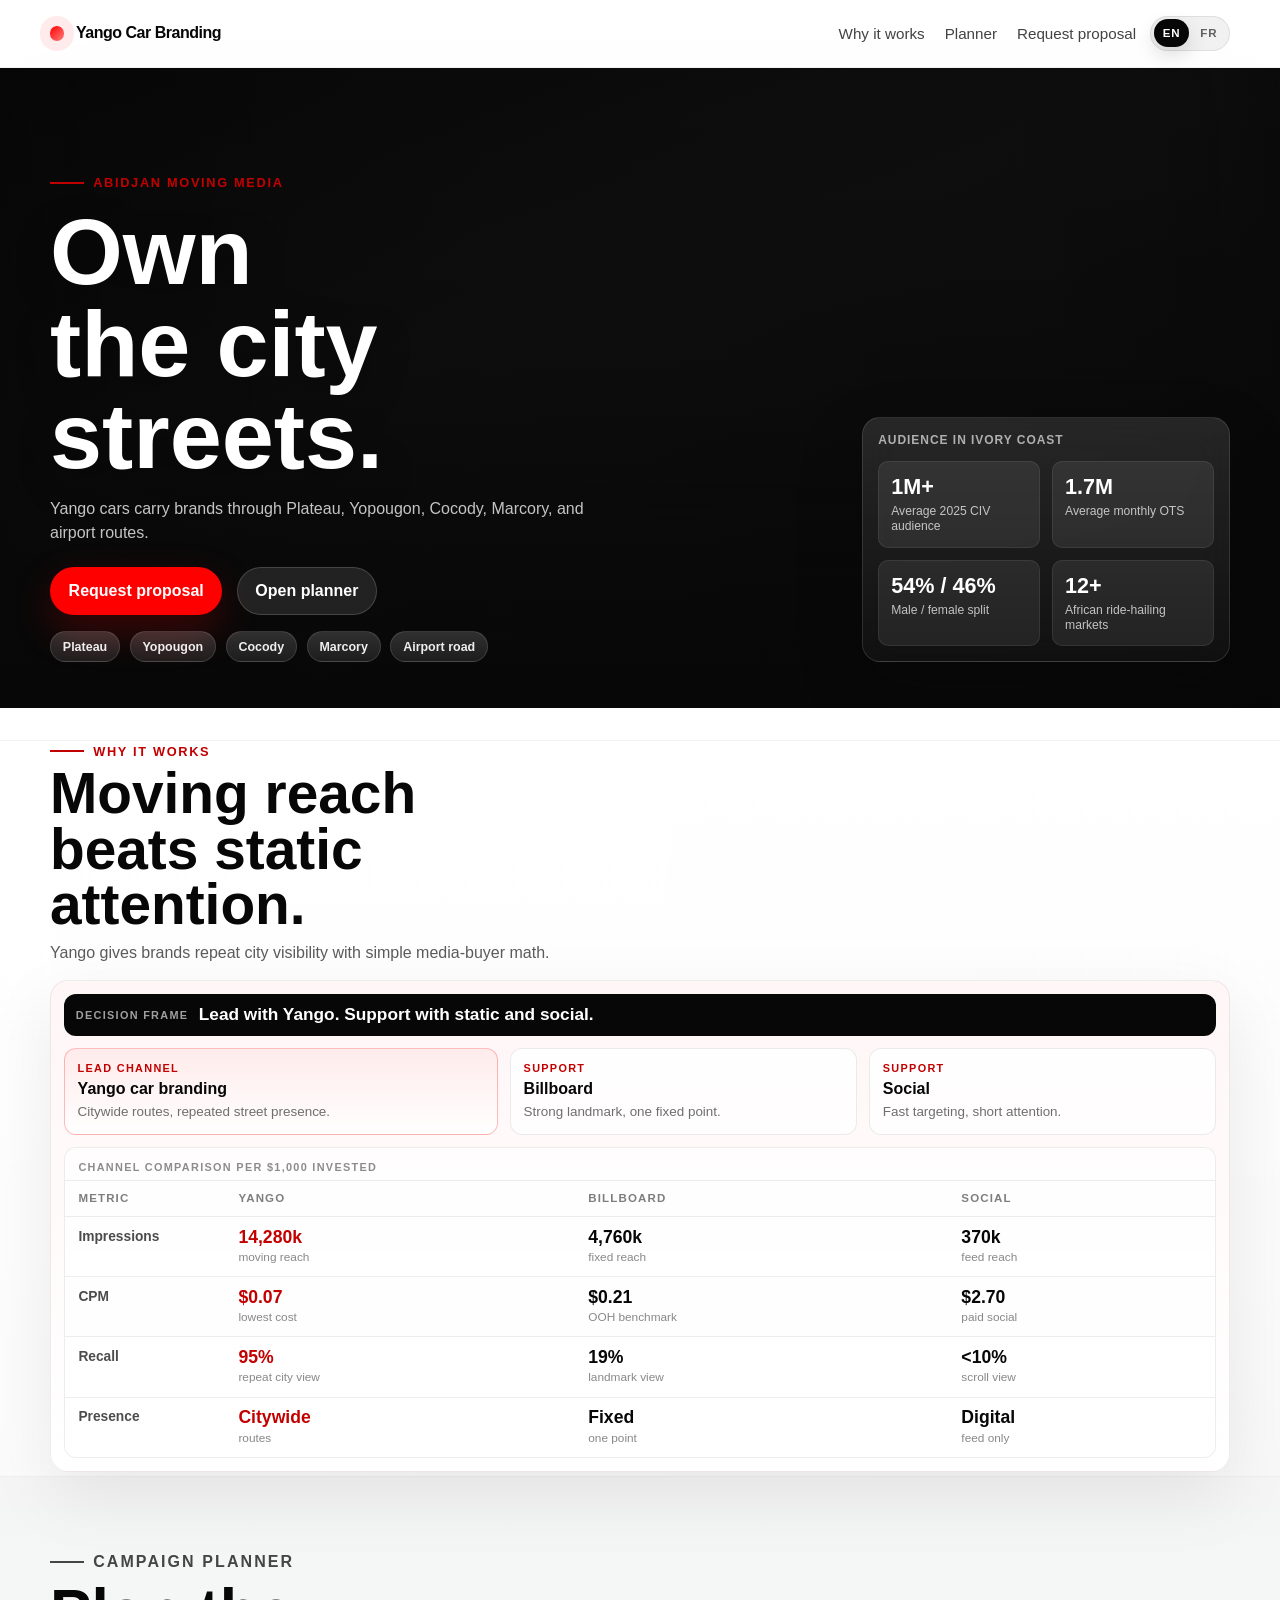
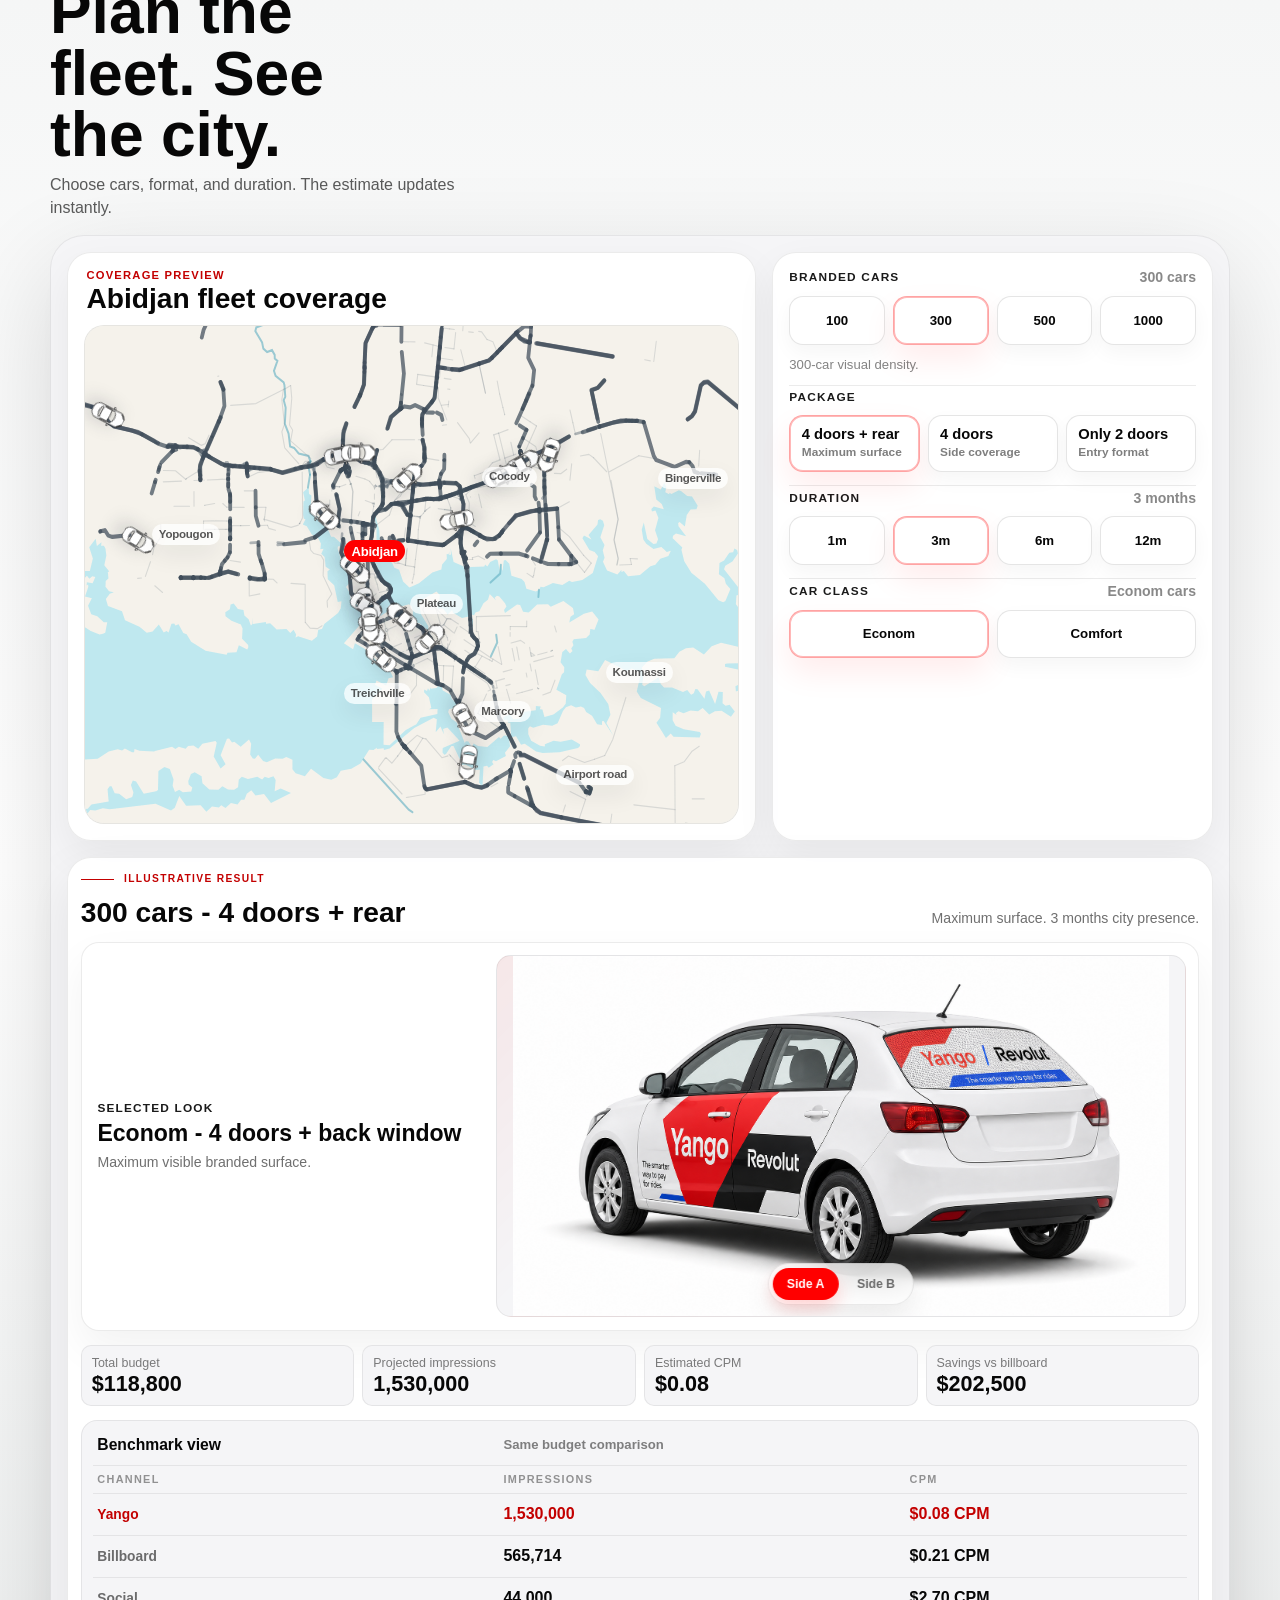
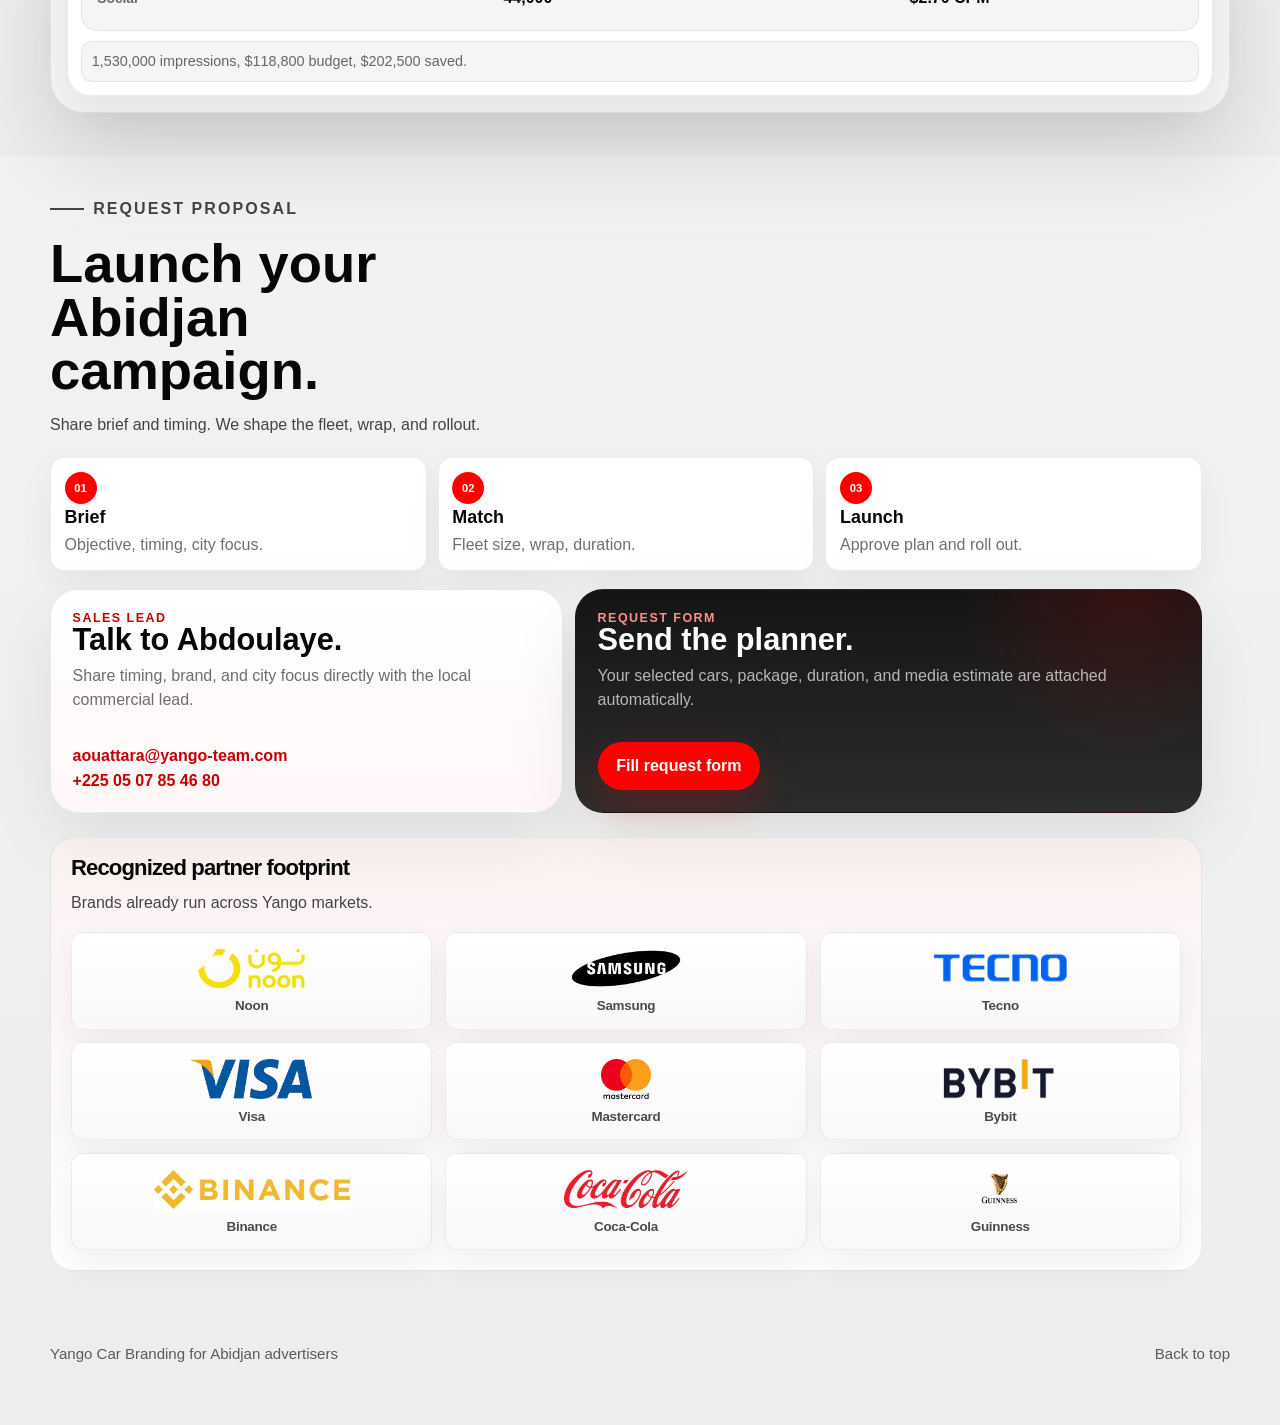
==== index.html @ 04ff20ca "Add proposal form handoff" ====
<!doctype html>
<html lang="en">
  <head>
    <meta charset="UTF-8" />
    <meta name="viewport" content="width=device-width, initial-scale=1.0" />
    <title>Yango Car Branding | Abidjan Client Landing</title>
    <meta
      name="description"
      content="Client-facing landing page for Yango car branding in Abidjan with an interactive media planning calculator."
    />
    <meta name="theme-color" content="#ff0000" />
    <meta property="og:title" content="Yango Car Branding | Abidjan Client Landing" />
    <meta
      property="og:description"
      content="Turn Yango cars into moving media across Abidjan with a client-facing landing page and interactive campaign planner."
    />
    <meta property="og:type" content="website" />
    <meta property="og:url" content="https://yango-car-branding.com/" />
    <meta
      property="og:image"
      content="https://yango-car-branding.com/assets/brand/og-preview.png"
    />
    <meta property="og:image:width" content="1200" />
    <meta property="og:image:height" content="630" />
    <meta name="twitter:card" content="summary_large_image" />
    <meta name="twitter:title" content="Yango Car Branding | Abidjan Client Landing" />
    <meta
      name="twitter:description"
      content="A premium landing page and media planner for Yango car branding campaigns in Abidjan."
    />
    <meta
      name="twitter:image"
      content="https://yango-car-branding.com/assets/brand/og-preview.png"
    />
    <link rel="canonical" href="https://yango-car-branding.com/" />
    <link rel="icon" href="./assets/brand/favicon.svg" type="image/svg+xml" />
    <link rel="icon" href="./assets/brand/favicon-32.png" sizes="32x32" type="image/png" />
    <link rel="apple-touch-icon" href="./assets/brand/apple-touch-icon.png" />
    <link rel="stylesheet" href="./styles.css" />
  </head>
  <body class="compact-page">
    <header class="site-header">
      <div class="container header-row">
        <a class="brand-mark" href="#top" aria-label="Yango car branding home">
          <span class="brand-dot"></span>
          <span>Yango Car Branding</span>
        </a>
        <div class="header-actions">
          <nav class="site-nav" aria-label="Primary">
            <a href="#proof">Why it works</a>
            <a href="#planner">Planner</a>
            <a href="#proposal">Request proposal</a>
          </nav>
          <div class="language-switcher" role="group" aria-label="Language">
            <button type="button" data-language-option="en" aria-pressed="true">EN</button>
            <button type="button" data-language-option="fr" aria-pressed="false">FR</button>
          </div>
        </div>
      </div>
    </header>

    <main id="top">
      <section class="hero hero-cinematic">
        <div class="hero-shell">
          <video
            class="hero-video"
            autoplay
            muted
            loop
            playsinline
            preload="metadata"
            aria-hidden="true"
          >
            <source src="./assets/hero/branding-on-car-doors.mp4" type="video/mp4" />
          </video>
          <div class="hero-film"></div>

          <div class="container hero-overlay-grid">
            <div class="hero-copy reveal">
              <p class="eyebrow">Abidjan moving media</p>
              <h1>Own the city streets.</h1>
              <p class="lede">
                Yango cars carry brands through Plateau, Yopougon, Cocody, Marcory, and airport routes.
              </p>

              <div class="cta-row">
                <a class="button button-primary" href="#proposal">Request proposal</a>
                <a class="button button-secondary" href="#planner">Open planner</a>
              </div>

              <div class="hero-location-row" aria-label="Coverage examples">
                <span>Plateau</span>
                <span>Yopougon</span>
                <span>Cocody</span>
                <span>Marcory</span>
                <span>Airport road</span>
              </div>
            </div>

            <aside class="hero-audience-panel reveal">
              <p class="hero-panel-kicker">Audience in Ivory Coast</p>
              <div class="hero-kpi-grid">
                <article class="hero-kpi-card">
                  <strong>1M+</strong>
                  <span>Average 2025 CIV audience</span>
                </article>
                <article class="hero-kpi-card">
                  <strong>1.7M</strong>
                  <span>Average monthly OTS</span>
                </article>
                <article class="hero-kpi-card">
                  <strong>54% / 46%</strong>
                  <span>Male / female split</span>
                </article>
                <article class="hero-kpi-card">
                  <strong>12+</strong>
                  <span>African ride-hailing markets</span>
                </article>
              </div>
            </aside>
          </div>
        </div>
      </section>

      <section class="section-shell compact-proof-section" id="proof">
        <div class="container">
          <div class="compact-proof-header reveal">
            <p class="eyebrow">Why it works</p>
            <h2>Moving reach beats static attention.</h2>
            <p>Yango gives brands repeat city visibility with simple media-buyer math.</p>
          </div>

          <div class="compact-proof-board reveal">
            <div class="compact-proof-decision">
              <span>Decision frame</span>
              <strong>Lead with Yango. Support with static and social.</strong>
            </div>

            <div class="compact-channel-row" aria-label="Channel roles">
              <article class="compact-channel compact-channel-featured">
                <span>Lead channel</span>
                <strong>Yango car branding</strong>
                <p>Citywide routes, repeated street presence.</p>
              </article>
              <article class="compact-channel">
                <span>Support</span>
                <strong>Billboard</strong>
                <p>Strong landmark, one fixed point.</p>
              </article>
              <article class="compact-channel">
                <span>Support</span>
                <strong>Social</strong>
                <p>Fast targeting, short attention.</p>
              </article>
            </div>

            <div class="compact-media-table-wrap">
              <table class="compact-media-table">
                <caption>Channel comparison per $1,000 invested</caption>
                <thead>
                  <tr>
                    <th scope="col">Metric</th>
                    <th scope="col">Yango</th>
                    <th scope="col">Billboard</th>
                    <th scope="col">Social</th>
                  </tr>
                </thead>
                <tbody>
                  <tr>
                    <th scope="row">Impressions</th>
                    <td><strong>14,280k</strong><span>moving reach</span></td>
                    <td><strong>4,760k</strong><span>fixed reach</span></td>
                    <td><strong>370k</strong><span>feed reach</span></td>
                  </tr>
                  <tr>
                    <th scope="row">CPM</th>
                    <td><strong>$0.07</strong><span>lowest cost</span></td>
                    <td><strong>$0.21</strong><span>OOH benchmark</span></td>
                    <td><strong>$2.70</strong><span>paid social</span></td>
                  </tr>
                  <tr>
                    <th scope="row">Recall</th>
                    <td><strong>95%</strong><span>repeat city view</span></td>
                    <td><strong>19%</strong><span>landmark view</span></td>
                    <td><strong>&lt;10%</strong><span>scroll view</span></td>
                  </tr>
                  <tr>
                    <th scope="row">Presence</th>
                    <td><strong>Citywide</strong><span>routes</span></td>
                    <td><strong>Fixed</strong><span>one point</span></td>
                    <td><strong>Digital</strong><span>feed only</span></td>
                  </tr>
                </tbody>
              </table>
            </div>
          </div>
        </div>
      </section>

      <section class="planner-section compact-planner-section" id="planner">
        <div class="container">
          <div class="section-heading compact-planner-heading reveal">
            <p class="eyebrow">Campaign planner</p>
            <h2>Plan the fleet. See the city.</h2>
            <p>Choose cars, format, and duration. The estimate updates instantly.</p>
          </div>

          <div class="planner-console reveal">
            <div class="planner-console-map" aria-label="Representative Abidjan coverage map">
              <div class="planner-console-map-head">
                <div>
                  <p class="planner-console-kicker">Coverage preview</p>
                  <h3 id="map-scenario-title">Abidjan fleet coverage</h3>
                </div>
              </div>
              <div class="planner-map-frame planner-map-frame-feature" data-planner-map></div>
            </div>

            <form class="planner-console-controls" id="planner-form">
              <div class="input-group planner-control-block planner-fleet-block">
                  <div class="label-row">
                    <p class="field-label">Branded cars</p>
                    <output id="cars-value" for="cars-100 cars-300 cars-500 cars-1000">300 cars</output>
                  </div>
                  <div class="segmented-grid fleet-segmented-grid">
                    <label class="segmented-option">
                      <input id="cars-100" type="radio" name="cars" value="100" />
                      <span class="segmented-option-ui">100</span>
                    </label>
                    <label class="segmented-option">
                      <input id="cars-300" type="radio" name="cars" value="300" checked />
                      <span class="segmented-option-ui">300</span>
                    </label>
                    <label class="segmented-option">
                      <input id="cars-500" type="radio" name="cars" value="500" />
                      <span class="segmented-option-ui">500</span>
                    </label>
                    <label class="segmented-option">
                      <input id="cars-1000" type="radio" name="cars" value="1000" />
                      <span class="segmented-option-ui">1000</span>
                    </label>
                  </div>
                  <p class="fleet-primary-note" id="map-density-label">300-car visual density.</p>
              </div>

              <div class="input-group planner-control-block planner-control-package">
                <p class="field-label">Package</p>
                <div class="choice-grid choice-grid-packages">
                  <label class="choice-card">
                    <input id="package-full" type="radio" name="package" value="full" checked />
                    <span class="choice-card-ui">
                      <span class="choice-title">4 doors + rear</span>
                      <span class="choice-copy">Maximum surface</span>
                    </span>
                  </label>

                  <label class="choice-card">
                    <input id="package-double" type="radio" name="package" value="double" />
                    <span class="choice-card-ui">
                      <span class="choice-title">4 doors</span>
                      <span class="choice-copy">Side coverage</span>
                    </span>
                  </label>

                  <label class="choice-card">
                    <input id="package-single" type="radio" name="package" value="single" />
                    <span class="choice-card-ui">
                      <span class="choice-title">Only 2 doors</span>
                      <span class="choice-copy">Entry format</span>
                    </span>
                  </label>
                </div>
              </div>

              <div class="planner-control-row">
                <div class="input-group planner-control-block">
                <div class="label-row">
                  <p class="field-label">Duration</p>
                  <output id="months-value" for="months-1 months-3 months-6 months-12">3 months</output>
                </div>
                <div class="segmented-grid">
                  <label class="segmented-option">
                    <input id="months-1" type="radio" name="months" value="1" />
                    <span class="segmented-option-ui">1m</span>
                  </label>
                  <label class="segmented-option">
                    <input id="months-3" type="radio" name="months" value="3" checked />
                    <span class="segmented-option-ui">3m</span>
                  </label>
                  <label class="segmented-option">
                    <input id="months-6" type="radio" name="months" value="6" />
                    <span class="segmented-option-ui">6m</span>
                  </label>
                  <label class="segmented-option">
                    <input id="months-12" type="radio" name="months" value="12" />
                    <span class="segmented-option-ui">12m</span>
                  </label>
                </div>
              </div>

              <div class="input-group planner-control-block">
                <div class="label-row">
                  <p class="field-label">Car class</p>
                  <output id="class-value" for="class-econom class-comfort">Econom cars</output>
                </div>
                <div class="segmented-grid segmented-grid-two">
                  <label class="segmented-option">
                    <input id="class-econom" type="radio" name="vehicleClass" value="econom" checked />
                    <span class="segmented-option-ui">Econom</span>
                  </label>
                  <label class="segmented-option">
                    <input id="class-comfort" type="radio" name="vehicleClass" value="comfort" />
                    <span class="segmented-option-ui">Comfort</span>
                  </label>
                </div>
                </div>
              </div>
            </form>

            <div class="results-panel results-panel-compact planner-console-results" aria-live="polite">
              <div class="results-hero">
                <p class="eyebrow eyebrow-dark">Illustrative result</p>
                <h3 id="summary-title">300 cars - Full wrap</h3>
                <p id="summary-copy">Maximum surface. 3 months city presence.</p>
              </div>

              <div class="wrap-preview-panel" aria-live="polite">
                <div class="wrap-preview-copy">
                  <p class="field-label">Selected look</p>
                  <h4 id="wrap-preview-title">Econom - 4 doors + back window</h4>
                  <p id="wrap-preview-note">Maximum visible branded surface.</p>
                </div>
                <figure class="wrap-preview-media" data-wrap-preview-slider>
                  <div class="wrap-preview-track">
                    <img
                      class="wrap-preview-frame is-active"
                      id="wrap-preview-image"
                      src="./assets/branding-options/econom-4-doors-back-window.png"
                      alt="Econom car branding preview with four doors and back window"
                      loading="lazy"
                    />
                    <img
                      class="wrap-preview-frame wrap-preview-frame-secondary"
                      id="wrap-preview-image-alt"
                      src="./assets/branding-options/econom-4-doors-back-window.png"
                      alt="Econom car branding preview opposite side"
                      loading="lazy"
                      aria-hidden="true"
                    />
                  </div>
                  <div class="wrap-preview-slider" id="wrap-preview-slider-controls" aria-label="Preview angle">
                    <button class="wrap-preview-dot is-active" type="button" data-wrap-slide="0" aria-pressed="true">
                      Side A
                    </button>
                    <button class="wrap-preview-dot" type="button" data-wrap-slide="1" aria-pressed="false">
                      Side B
                    </button>
                  </div>
                </figure>
              </div>

              <div class="results-grid">
                <article class="result-card">
                  <span>Total budget</span>
                  <strong id="budget-output">$118,800</strong>
                </article>
                <article class="result-card">
                  <span>Projected impressions</span>
                  <strong id="impressions-output">1,530,000</strong>
                </article>
                <article class="result-card">
                  <span>Estimated CPM</span>
                  <strong id="cpm-output">$0.08</strong>
                </article>
                <article class="result-card">
                  <span>Savings vs billboard</span>
                  <strong id="savings-output">$202,500</strong>
                </article>
              </div>

              <div class="benchmark-sheet" aria-label="Benchmark comparison for the selected plan">
                <div class="benchmark-sheet-head">
                  <strong>Benchmark view</strong>
                  <span>Same budget comparison</span>
                </div>

                <div class="benchmark-row benchmark-row-head" aria-hidden="true">
                  <span>Channel</span>
                  <span>Impressions</span>
                  <span>CPM</span>
                </div>

                <div class="benchmark-row benchmark-row-featured">
                  <span>Yango</span>
                  <strong id="imp-yango-label">1,530,000</strong>
                  <strong id="bar-yango-label">$0.08 CPM</strong>
                </div>

                <div class="benchmark-row">
                  <span>Billboard</span>
                  <strong id="imp-billboard-label">565,714</strong>
                  <strong id="bar-billboard-label">$0.21 CPM</strong>
                </div>

                <div class="benchmark-row">
                  <span>Social</span>
                  <strong id="imp-social-label">44,000</strong>
                  <strong id="bar-social-label">$2.70 CPM</strong>
                </div>
              </div>

              <article class="brief-card" id="brief-output">
                1,530,000 impressions, $118,800 budget, $202,500 saved vs billboard CPM.
              </article>
            </div>
          </div>
        </div>
      </section>

      <section class="proposal-section" id="proposal">
        <div class="container proposal-grid proposal-grid-single">
          <div class="proposal-copy reveal">
            <p class="eyebrow">Request proposal</p>
            <h2>Launch your Abidjan campaign.</h2>
            <p>Share brief and timing. We shape the fleet, wrap, and rollout.</p>

            <ol class="proposal-process-strip" aria-label="Campaign rollout steps">
              <li>
                <span>01</span>
                <strong>Brief</strong>
                <p>Objective, timing, city focus.</p>
              </li>
              <li>
                <span>02</span>
                <strong>Match</strong>
                <p>Fleet size, wrap, duration.</p>
              </li>
              <li>
                <span>03</span>
                <strong>Launch</strong>
                <p>Approve plan and roll out.</p>
              </li>
            </ol>

            <div class="proposal-action-panel" aria-label="Proposal request options">
              <article class="proposal-action-card proposal-action-card-lead">
                <span>Sales Lead</span>
                <strong>Talk to Abdoulaye.</strong>
                <p>Share timing, brand, and city focus directly with the local commercial lead.</p>
                <div class="proposal-action-links">
                  <a href="mailto:aouattara@yango-team.com">aouattara@yango-team.com</a>
                  <a href="tel:+2250507854680">+225 05 07 85 46 80</a>
                </div>
              </article>

              <article class="proposal-action-card proposal-action-card-form">
                <span>Request form</span>
                <strong>Send the planner.</strong>
                <p>Your selected cars, package, duration, and media estimate are attached automatically.</p>
                <a
                  class="button button-primary"
                  href="https://forms.yandex.ru/surveys/13850501.cbf375e569cfdc6551eec2bd1067ad504bf5eed7"
                  target="_blank"
                  rel="noopener noreferrer"
                  data-proposal-link
                >Fill request form</a>
              </article>
            </div>

            <div class="proposal-note partner-wall-note">
              <strong>Recognized partner footprint</strong>
              <p class="partner-wall-copy">Brands already run across Yango markets.</p>
              <div class="partner-logo-grid" aria-label="Featured partner logos from the current deck">
                <figure class="partner-logo-card">
                  <img src="./assets/logos/noon.png" alt="Noon logo" loading="lazy" />
                  <figcaption>Noon</figcaption>
                </figure>
                <figure class="partner-logo-card">
                  <img src="./assets/logos/samsung.png" alt="Samsung logo" loading="lazy" />
                  <figcaption>Samsung</figcaption>
                </figure>
                <figure class="partner-logo-card">
                  <img src="./assets/logos/tecno.png" alt="Tecno logo" loading="lazy" />
                  <figcaption>Tecno</figcaption>
                </figure>
                <figure class="partner-logo-card">
                  <img src="./assets/logos/visa.png" alt="Visa logo" loading="lazy" />
                  <figcaption>Visa</figcaption>
                </figure>
                <figure class="partner-logo-card">
                  <img src="./assets/logos/mastercard.png" alt="Mastercard logo" loading="lazy" />
                  <figcaption>Mastercard</figcaption>
                </figure>
                <figure class="partner-logo-card">
                  <img src="./assets/logos/bybit.png" alt="Bybit logo" loading="lazy" />
                  <figcaption>Bybit</figcaption>
                </figure>
                <figure class="partner-logo-card">
                  <img src="./assets/logos/binance.png" alt="Binance logo" loading="lazy" />
                  <figcaption>Binance</figcaption>
                </figure>
                <figure class="partner-logo-card">
                  <img src="./assets/logos/coca-cola.png" alt="Coca-Cola logo" loading="lazy" />
                  <figcaption>Coca-Cola</figcaption>
                </figure>
                <figure class="partner-logo-card">
                  <img src="./assets/logos/guinness.png" alt="Guinness logo" loading="lazy" />
                  <figcaption>Guinness</figcaption>
                </figure>
              </div>
            </div>
          </div>
        </div>
      </section>
    </main>

    <footer class="site-footer">
      <div class="container footer-row">
        <p>Yango Car Branding for Abidjan advertisers</p>
        <a href="#top">Back to top</a>
      </div>
    </footer>

    <script src="./assets/map/abidjan-basemap-data.js"></script>
    <script src="./planner-map.js"></script>
    <script src="./script.js"></script>
  </body>
</html>
---- styles.css ----
:root {
  --brand-red: #ff0000;
  --brand-red-deep: #c30000;
  --brand-red-soft: #ffe2e2;
  --ink: #070707;
  --ink-soft: #151515;
  --paper: #ffffff;
  --mist: #eaecec;
  --mist-strong: #d7dada;
  --steel: #646464;
  --line: rgba(7, 7, 7, 0.08);
  --surface: rgba(255, 255, 255, 0.84);
  --shadow: 0 28px 90px rgba(11, 11, 11, 0.12);
  --shadow-deep: 0 32px 120px rgba(7, 7, 7, 0.22);
  --radius-xl: 36px;
  --radius-lg: 24px;
  --radius-md: 18px;
  --radius-sm: 12px;
}

* {
  box-sizing: border-box;
}

html {
  scroll-behavior: smooth;
}

body {
  margin: 0;
  color: var(--ink);
  font-family: "Avenir Next", "Segoe UI Variable", "Helvetica Neue", sans-serif;
  overflow-x: hidden;
  background:
    radial-gradient(circle at 10% 8%, rgba(255, 0, 0, 0.12), transparent 24%),
    radial-gradient(circle at 86% 18%, rgba(255, 0, 0, 0.09), transparent 20%),
    linear-gradient(180deg, #fffefe 0%, #f5f6f6 44%, #eceeee 100%);
}

img {
  max-width: 100%;
  display: block;
}

a {
  color: inherit;
  text-decoration: none;
}

button,
input,
select,
textarea {
  font: inherit;
}

.container {
  width: min(1180px, calc(100% - 2rem));
  margin: 0 auto;
}

.site-header {
  position: sticky;
  top: 0;
  z-index: 20;
  backdrop-filter: blur(18px);
  background: rgba(255, 255, 255, 0.76);
  border-bottom: 1px solid rgba(7, 7, 7, 0.05);
}

.header-row,
.footer-row {
  display: flex;
  align-items: center;
  justify-content: space-between;
  gap: 1.2rem;
  padding: 1rem 0;
}

.brand-mark {
  display: inline-flex;
  align-items: center;
  gap: 0.72rem;
  min-width: 0;
  font-weight: 800;
  letter-spacing: -0.03em;
}

.brand-mark span:last-child {
  overflow: hidden;
  text-overflow: ellipsis;
  white-space: nowrap;
}

.brand-dot {
  width: 0.9rem;
  height: 0.9rem;
  border-radius: 999px;
  background: linear-gradient(135deg, var(--brand-red) 0%, #ff7d7d 100%);
  box-shadow: 0 0 0 10px rgba(255, 0, 0, 0.08);
}

.site-nav {
  display: inline-flex;
  align-items: center;
  gap: 1.25rem;
  color: rgba(7, 7, 7, 0.76);
  font-size: 0.95rem;
}

.header-actions {
  display: inline-flex;
  align-items: center;
  gap: 0.9rem;
  min-width: 0;
}

.language-switcher {
  display: inline-grid;
  flex: none;
  grid-template-columns: repeat(2, minmax(0, 1fr));
  gap: 0.12rem;
  padding: 0.15rem;
  border-radius: 999px;
  background: rgba(7, 7, 7, 0.055);
  border: 1px solid rgba(7, 7, 7, 0.08);
}

.language-switcher button {
  min-width: 2.15rem;
  min-height: 1.75rem;
  padding: 0 0.55rem;
  border: 0;
  border-radius: 999px;
  background: transparent;
  color: rgba(7, 7, 7, 0.62);
  font-size: 0.72rem;
  font-weight: 900;
  letter-spacing: 0.08em;
  cursor: pointer;
  transition:
    background 180ms ease,
    color 180ms ease,
    box-shadow 180ms ease;
}

.language-switcher button[aria-pressed="true"] {
  background: #070707;
  color: #ffffff;
  box-shadow: 0 8px 20px rgba(7, 7, 7, 0.14);
}

.language-switcher button:focus-visible {
  outline: 2px solid rgba(255, 0, 0, 0.55);
  outline-offset: 2px;
}

.site-nav a:hover,
.site-footer a:hover {
  color: var(--brand-red-deep);
}

.hero {
  padding: 0 0 3.5rem;
}

.planner-grid,
.proposal-grid {
  display: grid;
  gap: 2rem;
  align-items: start;
}

.hero-overlay-grid > *,
.planner-grid > *,
.planner-map-header > *,
.fleet-map-row > *,
.planner-control-grid-compact > *,
.proposal-grid > *,
.proof-editorial-intro > *,
.proof-stage > *,
.proof-grid > *,
.results-grid > *,
.impact-grid > *,
.stat-row > *,
.comparison-grid > *,
.detail-grid > *,
.process-grid > * {
  min-width: 0;
}

.hero-copy h1,
.section-heading h2,
.proposal-copy h2 {
  margin: 0;
  line-height: 0.94;
  letter-spacing: -0.055em;
  font-size: clamp(3.4rem, 6vw, 6.6rem);
  max-width: 12ch;
  text-wrap: balance;
}

.section-heading h2,
.proposal-copy h2 {
  font-size: clamp(2.3rem, 4vw, 4.3rem);
  max-width: 14ch;
}

.eyebrow {
  display: inline-flex;
  align-items: center;
  gap: 0.6rem;
  margin: 0 0 1rem;
  color: var(--brand-red-deep);
  font-weight: 800;
  letter-spacing: 0.13em;
  text-transform: uppercase;
  font-size: 0.8rem;
}

.eyebrow::before {
  content: "";
  width: 2.1rem;
  height: 0.12rem;
  background: currentColor;
}

.eyebrow-dark {
  color: rgba(255, 255, 255, 0.7);
}

.lede,
.section-heading p,
.proposal-copy p,
.comparison-card p,
.detail-card p,
.process-card p,
.proposal-note li,
.results-hero p,
.brief-card {
  color: rgba(7, 7, 7, 0.74);
  line-height: 1.65;
  font-size: 1.03rem;
}

.hero-copy .lede {
  max-width: 36rem;
  margin: 1.3rem 0 0;
  font-size: 1.12rem;
}

.cta-row {
  display: flex;
  flex-wrap: wrap;
  gap: 0.9rem;
  margin-top: 2rem;
}

.button {
  display: inline-flex;
  align-items: center;
  justify-content: center;
  min-height: 3.35rem;
  padding: 0.9rem 1.3rem;
  border-radius: 999px;
  border: 1px solid transparent;
  font-weight: 800;
  letter-spacing: -0.02em;
  transition:
    transform 200ms ease,
    border-color 200ms ease,
    background-color 200ms ease,
    color 200ms ease;
}

.button:hover {
  transform: translateY(-1px);
}

.button-primary {
  background: var(--brand-red);
  color: var(--paper);
  box-shadow: 0 16px 40px rgba(255, 0, 0, 0.22);
}

.button-primary:hover {
  background: var(--brand-red-deep);
}

.button-secondary {
  background: rgba(255, 255, 255, 0.7);
  color: var(--ink);
  border-color: rgba(7, 7, 7, 0.1);
}

.button-block {
  width: 100%;
}

.stat-row {
  display: grid;
  grid-template-columns: repeat(3, minmax(0, 1fr));
  gap: 1rem;
  margin-top: 2.2rem;
}

.stat-card,
.detail-card,
.process-card {
  padding: 1.2rem 1.15rem;
  background: rgba(255, 255, 255, 0.74);
  border: 1px solid rgba(7, 7, 7, 0.07);
  border-radius: var(--radius-md);
  box-shadow: 0 16px 36px rgba(7, 7, 7, 0.05);
  transition:
    transform 220ms ease,
    box-shadow 220ms ease,
    border-color 220ms ease;
}

.stat-card strong {
  display: block;
  font-size: 1rem;
  letter-spacing: -0.03em;
}

.stat-card span {
  display: block;
  margin-top: 0.35rem;
  color: rgba(7, 7, 7, 0.62);
  line-height: 1.45;
  font-size: 0.92rem;
}

.stat-card:hover,
.detail-card:hover,
.process-card:hover {
  transform: translateY(-4px);
  border-color: rgba(255, 0, 0, 0.12);
  box-shadow: 0 22px 52px rgba(7, 7, 7, 0.08);
}

.hero-shell {
  position: relative;
  min-height: calc(100vh - 76px);
  overflow: hidden;
  background:
    linear-gradient(160deg, #070707 0%, #121212 40%, #0b0b0b 100%);
  box-shadow:
    inset 0 -140px 180px rgba(7, 7, 7, 0.58),
    var(--shadow-deep);
}

.hero-shell::before {
  content: "";
  position: absolute;
  inset: 0;
  background:
    radial-gradient(circle at 84% 14%, rgba(255, 0, 0, 0.2), transparent 22%),
    radial-gradient(circle at 18% 78%, rgba(255, 255, 255, 0.08), transparent 24%);
  pointer-events: none;
}

.hero-video {
  position: absolute;
  inset: 0;
  width: 100%;
  height: 100%;
  object-fit: cover;
  filter: saturate(0.95) contrast(1.05);
}

.hero-film {
  position: absolute;
  inset: 0;
  background:
    linear-gradient(180deg, rgba(7, 7, 7, 0.18) 0%, rgba(7, 7, 7, 0.26) 22%, rgba(7, 7, 7, 0.7) 100%),
    linear-gradient(90deg, rgba(7, 7, 7, 0.42) 0%, rgba(7, 7, 7, 0.14) 38%, rgba(7, 7, 7, 0.24) 100%);
  pointer-events: none;
}

.hero-overlay-grid {
  position: relative;
  z-index: 1;
  display: grid;
  grid-template-columns: minmax(0, 1.05fr) 23rem;
  grid-template-rows: 1fr auto;
  gap: 1.25rem 2rem;
  align-items: end;
  min-height: calc(100vh - 76px);
  padding-top: 2.4rem;
  padding-bottom: 2rem;
}

.hero-cinematic .hero-copy {
  max-width: 44rem;
  color: var(--paper);
  align-self: end;
}

.hero-panel-kicker {
  margin: 0;
  color: rgba(255, 255, 255, 0.64);
  text-transform: uppercase;
  letter-spacing: 0.08em;
  font-size: 0.75rem;
  font-weight: 700;
}

.hero-cinematic .hero-copy h1 {
  max-width: 9ch;
  color: var(--paper);
  text-shadow: 0 12px 36px rgba(7, 7, 7, 0.34);
}

.hero-cinematic .hero-copy .lede {
  max-width: 42rem;
  margin-top: 1.25rem;
  color: rgba(255, 255, 255, 0.76);
}

.hero-cinematic .button-secondary {
  background: rgba(255, 255, 255, 0.1);
  color: var(--paper);
  border-color: rgba(255, 255, 255, 0.16);
  backdrop-filter: blur(18px);
}

.hero-cinematic .button-secondary:hover {
  background: rgba(255, 255, 255, 0.16);
}

.hero-location-row,
.hero-utility-bar {
  display: flex;
  flex-wrap: wrap;
  gap: 0.6rem;
}

.hero-location-row {
  margin-top: 1.35rem;
}

.hero-location-row span,
.hero-utility-bar span {
  display: inline-flex;
  align-items: center;
  justify-content: center;
  padding: 0.6rem 0.86rem;
  border-radius: 999px;
  border: 1px solid rgba(255, 255, 255, 0.12);
  background:
    linear-gradient(180deg, rgba(255, 255, 255, 0.13), rgba(255, 255, 255, 0.05)),
    rgba(255, 255, 255, 0.04);
  color: rgba(255, 255, 255, 0.92);
  backdrop-filter: blur(16px);
  font-size: 0.88rem;
  font-weight: 700;
}

.hero-audience-panel {
  align-self: end;
  padding: 1.2rem;
  border-radius: 1.75rem;
  background:
    linear-gradient(180deg, rgba(255, 255, 255, 0.12), rgba(255, 255, 255, 0.04)),
    rgba(7, 7, 7, 0.32);
  border: 1px solid rgba(255, 255, 255, 0.12);
  box-shadow: 0 26px 64px rgba(7, 7, 7, 0.24);
  backdrop-filter: blur(18px);
}

.hero-kpi-grid {
  display: grid;
  grid-template-columns: repeat(2, minmax(0, 1fr));
  gap: 0.75rem;
  margin-top: 0.9rem;
}

.hero-kpi-card {
  padding: 0.95rem;
  border-radius: 1.2rem;
  background: rgba(255, 255, 255, 0.08);
  border: 1px solid rgba(255, 255, 255, 0.08);
}

.hero-kpi-card strong {
  display: block;
  color: var(--paper);
  font-size: clamp(1.45rem, 2vw, 2.1rem);
  letter-spacing: -0.04em;
}

.hero-kpi-card span {
  display: block;
  margin-top: 0.35rem;
  color: rgba(255, 255, 255, 0.72);
  line-height: 1.45;
  font-size: 0.9rem;
}

.hero-utility-bar {
  grid-column: 1 / -1;
  align-self: end;
}

.section-shell,
.planner-section,
.proposal-section {
  padding: 2rem 0 4rem;
}

.section-shell {
  position: relative;
}

.section-shell::before {
  content: "";
  position: absolute;
  inset: 2rem auto auto 0;
  width: 100%;
  height: calc(100% - 4rem);
  background:
    linear-gradient(180deg, rgba(255, 255, 255, 0.62), rgba(255, 255, 255, 0.28)),
    linear-gradient(90deg, rgba(255, 255, 255, 0.52), rgba(255, 255, 255, 0));
  border-top: 1px solid rgba(7, 7, 7, 0.05);
  border-bottom: 1px solid rgba(7, 7, 7, 0.05);
  pointer-events: none;
}

.section-shell > .container,
.planner-section > .container,
.proposal-section > .container {
  position: relative;
}

.section-heading {
  max-width: 48rem;
  margin-bottom: 2rem;
}

.comparison-grid,
.detail-grid,
.process-grid {
  display: grid;
  gap: 1.2rem;
}

.comparison-intro,
.proof-reasons {
  display: grid;
  gap: 1rem;
}

.comparison-intro {
  grid-template-columns: minmax(0, 1fr) auto;
  align-items: end;
  margin-bottom: 1.2rem;
}

.comparison-super {
  margin: 0;
  color: var(--brand-red-deep);
  text-transform: uppercase;
  letter-spacing: 0.08em;
  font-size: 0.76rem;
  font-weight: 800;
}

.proof-editorial-intro {
  display: grid;
  grid-template-columns: minmax(0, 1.2fr) minmax(280px, 0.8fr);
  gap: 2rem;
  align-items: end;
  margin-bottom: 2.1rem;
}

.proof-editorial-copy p,
.proof-intro-note {
  margin: 1.1rem 0 0;
  color: rgba(7, 7, 7, 0.72);
  font-size: 1.08rem;
  line-height: 1.65;
}

.proof-intro-note {
  padding: 1.35rem 1.5rem;
  border-radius: 22px;
  background:
    linear-gradient(180deg, rgba(255, 0, 0, 0.05), rgba(255, 255, 255, 0.92)),
    rgba(255, 255, 255, 0.82);
  border: 1px solid rgba(255, 0, 0, 0.1);
  box-shadow: 0 22px 60px rgba(11, 11, 11, 0.06);
}

.proof-stage {
  display: grid;
  gap: 0.45rem;
  margin-top: 0.5rem;
  padding: 1.1rem;
  overflow: hidden;
  border-radius: 32px;
  background: rgba(255, 255, 255, 0.78);
  border: 1px solid rgba(11, 11, 11, 0.06);
  box-shadow: 0 22px 60px rgba(11, 11, 11, 0.08);
}

.proof-stage-head {
  display: grid;
  grid-template-columns: minmax(0, 1fr);
  gap: 0.35rem;
  margin-bottom: 0;
}

.proof-stage-copy {
  max-width: 76rem;
}

.proof-stage-copy h3 {
  margin: 0.35rem 0 0;
  font-size: clamp(3.4rem, 4.9vw, 4.9rem);
  line-height: 0.92;
  letter-spacing: -0.05em;
  max-width: 15ch;
  text-wrap: balance;
}

.proof-stage-support {
  max-width: 44rem;
  margin: 0.8rem 0 0;
  color: rgba(7, 7, 7, 0.68);
  font-size: 1.06rem;
  line-height: 1.55;
}

.proof-legend {
  display: flex;
  gap: 0.65rem;
  flex-wrap: wrap;
}

.proof-pill {
  padding: 0.65rem 0.9rem;
  border-radius: 999px;
  font-size: 0.88rem;
  font-weight: 700;
}

.proof-pill-lead {
  background: rgba(255, 0, 0, 0.1);
  color: var(--brand-red-deep);
}

.proof-pill-support {
  background: rgba(7, 7, 7, 0.06);
  color: rgba(7, 7, 7, 0.6);
}

.proof-table-scroll {
  overflow-x: auto;
  overflow-y: hidden;
  padding-bottom: 0.35rem;
  margin-top: 0.15rem;
  -webkit-overflow-scrolling: touch;
  scrollbar-width: thin;
  scrollbar-color: rgba(255, 0, 0, 0.35) rgba(7, 7, 7, 0.08);
}

.proof-table-scroll::-webkit-scrollbar {
  height: 0.5rem;
}

.proof-table-scroll::-webkit-scrollbar-track {
  border-radius: 999px;
  background: rgba(7, 7, 7, 0.06);
}

.proof-table-scroll::-webkit-scrollbar-thumb {
  border-radius: 999px;
  background: linear-gradient(90deg, rgba(255, 0, 0, 0.32), rgba(255, 0, 0, 0.6));
}

.proof-grid {
  display: grid;
  grid-template-columns: minmax(220px, 250px) repeat(3, minmax(220px, 1fr));
  gap: 0.75rem;
  min-width: 980px;
}

.proof-grid-spacer {
  min-height: 1px;
}

.proof-grid > :nth-child(4n + 1) {
  position: sticky;
  left: 0;
  z-index: 2;
  box-shadow: 12px 0 24px rgba(245, 246, 247, 0.9);
}

.proof-decision-card,
.proof-channel-card,
.proof-metric-label-card,
.proof-metric-value-card {
  min-height: 100%;
  border-radius: 22px;
}

.proof-decision-card {
  padding: 1rem 1rem 1.1rem;
  background:
    linear-gradient(180deg, rgba(255, 0, 0, 0.05), rgba(255, 255, 255, 0.92)),
    rgba(255, 255, 255, 0.88);
  border: 1px solid rgba(255, 0, 0, 0.1);
  box-shadow: inset 0 1px 0 rgba(255, 255, 255, 0.4);
}

.proof-decision-card strong {
  display: block;
  color: var(--brand-red-deep);
  font-size: 0.78rem;
  font-weight: 800;
  letter-spacing: 0.12em;
  text-transform: uppercase;
}

.proof-decision-card p {
  margin: 0.55rem 0 0;
  color: rgba(7, 7, 7, 0.74);
  font-size: 0.98rem;
  line-height: 1.42;
  font-weight: 700;
}

.proof-channel-card {
  display: grid;
  gap: 0.75rem;
  align-content: start;
  padding: 0.95rem;
  background: rgba(248, 249, 250, 0.98);
  border: 1px solid rgba(11, 11, 11, 0.06);
}

.proof-channel-card-featured {
  background:
    linear-gradient(180deg, rgba(255, 0, 0, 0.07), rgba(255, 255, 255, 0.98)),
    rgba(255, 255, 255, 0.98);
  border-color: rgba(255, 0, 0, 0.14);
}

.proof-channel-state {
  display: inline-flex;
  align-items: center;
  justify-content: center;
  justify-self: start;
  min-height: 2.2rem;
  padding: 0.5rem 0.75rem;
  border-radius: 999px;
  font-size: 0.8rem;
  font-weight: 800;
  line-height: 1;
  white-space: nowrap;
}

.proof-channel-card-featured .proof-channel-state {
  background: rgba(255, 0, 0, 0.1);
  color: var(--brand-red-deep);
}

.proof-channel-card:not(.proof-channel-card-featured) .proof-channel-state {
  background: rgba(11, 11, 11, 0.06);
  color: rgba(11, 11, 11, 0.58);
}

.proof-channel-card h4 {
  margin: 0;
  font-size: 1.08rem;
  line-height: 1.08;
  letter-spacing: -0.04em;
}

.proof-channel-card p {
  margin: 0;
  color: rgba(11, 11, 11, 0.68);
  line-height: 1.5;
  font-size: 0.98rem;
}

.proof-metric-label-card,
.proof-metric-value-card {
  padding: 1.15rem 1.15rem 1.25rem;
  border: 1px solid rgba(11, 11, 11, 0.06);
  background: rgba(255, 255, 255, 0.9);
}

.proof-metric-label-card {
  background: #f3f4f5;
}

.proof-metric-label-card strong {
  display: block;
  color: var(--brand-red-deep);
  font-size: 0.82rem;
  font-weight: 800;
  letter-spacing: 0.12em;
  text-transform: uppercase;
}

.proof-metric-label-card span {
  display: block;
  margin-top: 0.65rem;
  font-size: 1.08rem;
  font-weight: 700;
  line-height: 1.45;
}

.proof-metric-value-card {
  color: rgba(11, 11, 11, 0.74);
  font-size: 1.08rem;
  font-weight: 700;
  line-height: 1.55;
}

.proof-metric-value-card-featured {
  background:
    linear-gradient(180deg, rgba(255, 0, 0, 0.05), rgba(255, 255, 255, 0.98)),
    rgba(255, 255, 255, 0.98);
  border-color: rgba(255, 0, 0, 0.12);
  color: var(--ink);
}

.proof-metric-value-card-numeric {
  font-size: clamp(1.9rem, 3vw, 3.2rem);
  line-height: 1;
  letter-spacing: -0.06em;
}

.proof-source-note {
  margin: 1.15rem 0 0;
  color: rgba(11, 11, 11, 0.56);
  font-size: 0.92rem;
  line-height: 1.5;
}

.comparison-intro h3,
.proof-reasons h3 {
  margin: 0.4rem 0 0;
  font-size: clamp(1.55rem, 2.5vw, 2.25rem);
  line-height: 1.03;
  letter-spacing: -0.045em;
}

.comparison-legend {
  display: flex;
  flex-wrap: wrap;
  gap: 0.6rem;
}

.legend-pill {
  display: inline-flex;
  padding: 0.48rem 0.78rem;
  border-radius: 999px;
  font-size: 0.82rem;
  font-weight: 700;
}

.legend-pill-soft {
  background: rgba(7, 7, 7, 0.06);
  color: rgba(7, 7, 7, 0.65);
}

.legend-pill-strong {
  background: rgba(255, 0, 0, 0.1);
  color: var(--brand-red-deep);
}

.comparison-table-shell {
  display: grid;
  gap: 1.15rem;
  padding: 1.45rem;
  border-radius: var(--radius-lg);
  background:
    linear-gradient(180deg, rgba(255, 255, 255, 0.92), rgba(255, 255, 255, 0.76)),
    rgba(255, 255, 255, 0.84);
  border: 1px solid rgba(7, 7, 7, 0.06);
  box-shadow: 0 22px 60px rgba(7, 7, 7, 0.06);
}

.comparison-table-head {
  display: grid;
  gap: 0.8rem;
}

.comparison-intro-copy-table {
  max-width: 68rem;
}

.comparison-column-cards {
  display: grid;
  grid-template-columns: minmax(15rem, 0.86fr) repeat(3, minmax(0, 1fr));
  gap: 1rem;
}

.comparison-column-spacer,
.comparison-column-card {
  border-radius: var(--radius-md);
}

.comparison-column-spacer {
  min-height: 1px;
}

.comparison-column-card {
  display: grid;
  gap: 0.7rem;
  padding: 1.15rem;
  background: rgba(250, 250, 251, 0.98);
  border: 1px solid rgba(7, 7, 7, 0.06);
  box-shadow: 0 16px 38px rgba(7, 7, 7, 0.05);
}

.comparison-column-card h4 {
  margin: 0;
  font-size: 1.06rem;
  line-height: 1.1;
  letter-spacing: -0.03em;
}

.comparison-column-card p {
  margin: 0;
  color: rgba(7, 7, 7, 0.68);
  line-height: 1.55;
}

.comparison-column-card-featured {
  background:
    linear-gradient(180deg, rgba(255, 0, 0, 0.07), rgba(255, 255, 255, 0.98)),
    rgba(255, 255, 255, 0.98);
  border-color: rgba(255, 0, 0, 0.14);
  box-shadow: 0 18px 44px rgba(255, 0, 0, 0.08);
}

.comparison-table-wrap {
  overflow-x: auto;
  border-radius: var(--radius-md);
  border: 1px solid rgba(7, 7, 7, 0.08);
  background: rgba(255, 255, 255, 0.9);
}

.comparison-metric-table {
  width: 100%;
  min-width: 56rem;
  border-collapse: collapse;
  table-layout: fixed;
}

.comparison-metric-table th,
.comparison-metric-table td {
  padding: 1rem 1.05rem;
  border-bottom: 1px solid rgba(7, 7, 7, 0.08);
  border-right: 1px solid rgba(7, 7, 7, 0.06);
  vertical-align: top;
}

.comparison-metric-table tr:last-child th,
.comparison-metric-table tr:last-child td {
  border-bottom: none;
}

.comparison-metric-table th:last-child,
.comparison-metric-table td:last-child {
  border-right: none;
}

.comparison-metric-table thead th {
  background: rgba(7, 7, 7, 0.04);
  color: rgba(7, 7, 7, 0.62);
  font-size: 0.82rem;
  font-weight: 800;
  text-transform: uppercase;
  letter-spacing: 0.06em;
}

.comparison-metric-table tbody th {
  color: var(--ink);
  font-size: 0.98rem;
  font-weight: 700;
  line-height: 1.45;
  text-align: left;
  background: rgba(247, 248, 250, 0.76);
}

.comparison-metric-table tbody td {
  color: rgba(7, 7, 7, 0.76);
  font-size: 1rem;
  font-weight: 600;
  line-height: 1.5;
}

.comparison-cell-featured {
  background:
    linear-gradient(180deg, rgba(255, 0, 0, 0.06), rgba(255, 255, 255, 0.98)),
    rgba(255, 255, 255, 0.98);
  color: var(--ink);
  font-weight: 800;
}

.comparison-source-note {
  margin: 0;
  color: rgba(7, 7, 7, 0.64);
  font-size: 0.94rem;
  line-height: 1.55;
}

.comparison-grid {
  grid-template-columns: repeat(3, minmax(0, 1fr));
}

.comparison-card,
.proof-metric-card,
.planner-panel,
.results-panel,
.proposal-note {
  border-radius: var(--radius-lg);
}

.comparison-card {
  position: relative;
  display: grid;
  gap: 0.8rem;
  padding: 1.45rem;
  background: rgba(255, 255, 255, 0.84);
  border: 1px solid rgba(7, 7, 7, 0.06);
  box-shadow: 0 20px 56px rgba(7, 7, 7, 0.05);
  transition:
    transform 220ms ease,
    box-shadow 220ms ease,
    border-color 220ms ease;
}

.comparison-card:hover,
.proof-metric-card:hover {
  transform: translateY(-4px);
  box-shadow: 0 26px 58px rgba(7, 7, 7, 0.08);
}

.comparison-card-top {
  display: flex;
  align-items: flex-start;
  justify-content: space-between;
  gap: 0.85rem;
}

.comparison-card ul,
.proposal-note ul {
  margin: 1rem 0 0;
  padding-left: 1.1rem;
  color: rgba(7, 7, 7, 0.74);
  line-height: 1.7;
}

.comparison-card h3,
.detail-card h3,
.process-card h3,
.proposal-note strong,
.results-panel h3 {
  margin: 0.55rem 0 0;
  font-size: 1.38rem;
  letter-spacing: -0.04em;
  line-height: 1.04;
  overflow-wrap: anywhere;
}

.comparison-media-mark {
  display: inline-flex;
  align-items: center;
  gap: 0.4rem;
  min-height: 2.85rem;
}

.social-mark span {
  display: inline-flex;
  align-items: center;
  justify-content: center;
  min-width: 3.25rem;
  padding: 0.52rem 0.72rem;
  border-radius: 999px;
  font-size: 0.74rem;
  font-weight: 800;
  letter-spacing: -0.01em;
}

.social-mark span:nth-child(1) {
  background: #111111;
  color: #ffffff;
}

.social-mark span:nth-child(2) {
  background: rgba(7, 7, 7, 0.06);
  color: rgba(7, 7, 7, 0.7);
}

.social-mark span:nth-child(3) {
  background: rgba(255, 0, 0, 0.1);
  color: var(--brand-red-deep);
}

.billboard-mark {
  position: relative;
  width: 4rem;
  height: 2.9rem;
}

.billboard-face {
  position: absolute;
  top: 0.1rem;
  left: 0.2rem;
  width: 3.25rem;
  height: 1.65rem;
  border-radius: 0.6rem;
  background:
    linear-gradient(135deg, rgba(255, 0, 0, 0.12), rgba(255, 255, 255, 0.82)),
    rgba(255, 255, 255, 0.92);
  border: 1px solid rgba(7, 7, 7, 0.08);
}

.billboard-post {
  position: absolute;
  top: 1.55rem;
  left: 1.68rem;
  width: 0.28rem;
  height: 1rem;
  border-radius: 999px;
  background: rgba(7, 7, 7, 0.42);
}

.billboard-base {
  position: absolute;
  bottom: 0.08rem;
  left: 1.2rem;
  width: 1.22rem;
  height: 0.18rem;
  border-radius: 999px;
  background: rgba(7, 7, 7, 0.16);
}

.yango-mark {
  position: relative;
  width: 4.2rem;
  height: 2.9rem;
  border-radius: 1rem 1.2rem 1rem 0.85rem;
  background:
    linear-gradient(180deg, rgba(255, 255, 255, 0.14), rgba(255, 255, 255, 0.03)),
    #ffffff;
  border: 1px solid rgba(255, 0, 0, 0.12);
  box-shadow: 0 10px 24px rgba(255, 0, 0, 0.1);
}

.yango-mark::before,
.yango-mark::after {
  content: "";
  position: absolute;
  bottom: 0.26rem;
  width: 0.72rem;
  height: 0.72rem;
  border-radius: 999px;
  background: radial-gradient(circle at 50% 50%, #8c8c8c 0%, #4d4d4d 42%, #141414 43%, #0a0a0a 66%, #2b2b2b 100%);
}

.yango-mark::before {
  left: 0.56rem;
}

.yango-mark::after {
  right: 0.56rem;
}

.yango-mark-window {
  position: absolute;
  top: 0.42rem;
  left: 1.1rem;
  width: 1.38rem;
  height: 0.48rem;
  border-radius: 0.5rem 0.5rem 0.28rem 0.28rem;
  background: rgba(8, 8, 8, 0.78);
}

.yango-mark-wrap {
  position: absolute;
  left: 0.38rem;
  right: 0.38rem;
  bottom: 0.84rem;
  height: 0.72rem;
  border-radius: 999px;
  background:
    linear-gradient(
      90deg,
      #ffffff 0%,
      #ffffff 22%,
      var(--brand-red) 22%,
      #ff6060 56%,
      #111111 56%,
      #111111 78%,
      #ffffff 78%,
      #ffffff 100%
    );
}

.yango-mark-rear {
  position: absolute;
  top: 0.52rem;
  right: 0.42rem;
  width: 0.56rem;
  height: 0.92rem;
  border-radius: 0.36rem;
  background: rgba(255, 0, 0, 0.14);
}

.comparison-status {
  display: inline-flex;
  align-items: center;
  justify-content: center;
  padding: 0.48rem 0.74rem;
  border-radius: 999px;
  background: rgba(7, 7, 7, 0.06);
  color: rgba(7, 7, 7, 0.62);
  font-size: 0.78rem;
  font-weight: 800;
  white-space: nowrap;
}

.comparison-status-strong {
  background: rgba(255, 0, 0, 0.12);
  color: var(--brand-red-deep);
}

.comparison-label {
  display: inline-flex;
  padding: 0.42rem 0.7rem;
  border-radius: 999px;
  background: rgba(7, 7, 7, 0.06);
  color: rgba(7, 7, 7, 0.66);
  font-size: 0.82rem;
  font-weight: 700;
}

.comparison-card-highlight {
  background:
    linear-gradient(160deg, rgba(255, 0, 0, 0.08), rgba(255, 255, 255, 0.88)),
    rgba(255, 255, 255, 0.88);
  border-color: rgba(255, 0, 0, 0.12);
  box-shadow:
    0 24px 60px rgba(255, 0, 0, 0.08),
    0 20px 56px rgba(7, 7, 7, 0.06);
}

.detail-grid {
  grid-template-columns: repeat(3, minmax(0, 1fr));
  margin-top: 1rem;
}

.detail-number,
.process-step {
  display: inline-flex;
  align-items: center;
  justify-content: center;
  width: 2.4rem;
  height: 2.4rem;
  border-radius: 999px;
  margin: 0 0 0.75rem;
  background: var(--brand-red);
  color: var(--paper);
  font-weight: 800;
}

.proof-reasons {
  margin-top: 1.5rem;
  padding: 1.5rem;
  border-radius: var(--radius-lg);
  background:
    linear-gradient(180deg, rgba(255, 255, 255, 0.92), rgba(255, 255, 255, 0.72)),
    rgba(255, 255, 255, 0.84);
  border: 1px solid rgba(7, 7, 7, 0.06);
  box-shadow: 0 18px 50px rgba(7, 7, 7, 0.05);
}

.proof-reasons-copy {
  max-width: 44rem;
}

.proof-metric-grid {
  display: grid;
  grid-template-columns: repeat(4, minmax(0, 1fr));
  gap: 1rem;
}

.proof-metric-card {
  padding: 1.05rem;
  background: rgba(255, 255, 255, 0.78);
  border: 1px solid rgba(7, 7, 7, 0.06);
  box-shadow: 0 18px 42px rgba(7, 7, 7, 0.04);
  transition:
    transform 220ms ease,
    box-shadow 220ms ease,
    border-color 220ms ease;
}

.proof-metric-card-accent {
  background:
    linear-gradient(180deg, rgba(255, 0, 0, 0.08), rgba(255, 255, 255, 0.9)),
    rgba(255, 255, 255, 0.86);
  border-color: rgba(255, 0, 0, 0.12);
}

.proof-metric-label {
  display: inline-flex;
  margin-bottom: 0.75rem;
  color: var(--brand-red-deep);
  text-transform: uppercase;
  letter-spacing: 0.08em;
  font-size: 0.75rem;
  font-weight: 800;
}

.proof-metric-card strong {
  display: block;
  font-size: 1.26rem;
  line-height: 1.08;
  letter-spacing: -0.03em;
}

.proof-metric-card p {
  margin: 0.7rem 0 0;
  color: rgba(7, 7, 7, 0.7);
  line-height: 1.55;
}

.detail-vehicle {
  position: relative;
  height: 4.8rem;
  margin-top: 1rem;
  border-radius: 1.2rem 1.4rem 1.3rem 1rem;
  background:
    linear-gradient(180deg, rgba(255, 255, 255, 0.2), rgba(255, 255, 255, 0.05)),
    #f7f8f8;
  overflow: hidden;
}

.detail-vehicle::before,
.detail-vehicle::after {
  content: "";
  position: absolute;
  bottom: 0.38rem;
  width: 1rem;
  height: 1rem;
  border-radius: 999px;
  background: radial-gradient(circle at 50% 50%, #8c8c8c 0%, #4d4d4d 42%, #141414 43%, #0a0a0a 66%, #2b2b2b 100%);
}

.detail-vehicle::before {
  left: 0.95rem;
}

.detail-vehicle::after {
  right: 0.95rem;
}

.detail-vehicle-window {
  position: absolute;
  top: 0.64rem;
  left: 2rem;
  width: 2.45rem;
  height: 0.78rem;
  border-radius: 0.6rem 0.6rem 0.32rem 0.32rem;
  background: rgba(8, 8, 8, 0.8);
}

.detail-vehicle-door {
  position: absolute;
  left: 0.75rem;
  right: 1.9rem;
  bottom: 1rem;
  height: 1.1rem;
  border-radius: 999px;
  background:
    linear-gradient(
      90deg,
      #ffffff 0%,
      #ffffff 22%,
      var(--brand-red) 22%,
      #ff5b5b 68%,
      #111111 68%,
      #111111 100%
    );
}

.detail-vehicle-rear {
  position: absolute;
  top: 0.58rem;
  right: 0.82rem;
  width: 0.88rem;
  height: 1.56rem;
  border-radius: 0.5rem;
  background: rgba(255, 0, 0, 0.16);
  box-shadow: 0 0 0 3px rgba(255, 0, 0, 0.08);
}

.planner-grid {
  grid-template-columns: 0.96fr 1.04fr;
}

.planner-panel {
  padding: 1.5rem;
  background: rgba(255, 255, 255, 0.82);
  border: 1px solid rgba(7, 7, 7, 0.07);
  box-shadow: var(--shadow);
}

.planner-panel {
  display: grid;
  gap: 1rem;
}

.input-group {
  display: grid;
  gap: 0.62rem;
}

.field-label {
  margin: 0;
  font-weight: 700;
  letter-spacing: -0.02em;
}

.label-row {
  display: flex;
  align-items: center;
  justify-content: space-between;
  gap: 1rem;
}

label {
  font-weight: 700;
  letter-spacing: -0.02em;
}

output {
  color: rgba(7, 7, 7, 0.65);
  font-weight: 700;
}

.choice-grid,
.segmented-grid {
  display: grid;
  gap: 0.75rem;
}

.choice-grid-packages {
  grid-template-columns: repeat(3, minmax(0, 1fr));
}

.segmented-grid {
  grid-template-columns: repeat(4, minmax(0, 1fr));
}

.segmented-grid-two {
  grid-template-columns: repeat(2, minmax(0, 1fr));
}

.choice-card,
.segmented-option {
  position: relative;
  display: block;
}

.choice-card input,
.segmented-option input {
  position: absolute;
  inset: 0;
  opacity: 0;
  pointer-events: none;
}

.choice-card-ui,
.segmented-option-ui {
  display: block;
  cursor: pointer;
  transition:
    transform 220ms ease,
    box-shadow 220ms ease,
    border-color 220ms ease,
    background-color 220ms ease,
    color 220ms ease;
}

.choice-card-ui {
  min-height: 100%;
  padding: 0.95rem;
  border-radius: var(--radius-md);
  background: rgba(255, 255, 255, 0.94);
  border: 1px solid rgba(7, 7, 7, 0.08);
  box-shadow: 0 16px 34px rgba(7, 7, 7, 0.04);
}

.choice-title,
.choice-copy {
  display: block;
}

.choice-title {
  font-size: 0.98rem;
  font-weight: 800;
  letter-spacing: -0.02em;
}

.choice-copy {
  margin-top: 0.45rem;
  color: rgba(7, 7, 7, 0.64);
  line-height: 1.45;
  font-size: 0.9rem;
}

.segmented-option-ui {
  padding: 0.82rem 0.7rem;
  border-radius: 999px;
  background: rgba(255, 255, 255, 0.9);
  border: 1px solid rgba(7, 7, 7, 0.08);
  text-align: center;
  font-weight: 800;
  letter-spacing: -0.02em;
}

.choice-card:hover .choice-card-ui,
.segmented-option:hover .segmented-option-ui {
  transform: translateY(-2px);
  border-color: rgba(255, 0, 0, 0.14);
  box-shadow: 0 18px 38px rgba(255, 0, 0, 0.08);
}

.choice-card input:checked + .choice-card-ui,
.segmented-option input:checked + .segmented-option-ui {
  background:
    linear-gradient(180deg, rgba(255, 0, 0, 0.08), rgba(255, 255, 255, 0.96)),
    rgba(255, 255, 255, 0.96);
  border-color: rgba(255, 0, 0, 0.22);
  box-shadow: 0 20px 44px rgba(255, 0, 0, 0.1);
  color: var(--ink);
}

.choice-card input:checked + .choice-card-ui {
  transform: translateY(-2px);
}

select,
input[type="text"],
input[type="email"],
textarea {
  width: 100%;
  min-height: 3.15rem;
  padding: 0.8rem 0.95rem;
  border: 1px solid rgba(7, 7, 7, 0.12);
  border-radius: var(--radius-sm);
  background: rgba(255, 255, 255, 0.84);
  color: var(--ink);
}

textarea {
  min-height: 7rem;
  resize: vertical;
}

.results-panel {
  position: relative;
  overflow: hidden;
  padding: 1.5rem;
  color: var(--paper);
  background:
    radial-gradient(circle at 80% 10%, rgba(255, 0, 0, 0.18), transparent 24%),
    linear-gradient(160deg, #141414 0%, #1f1f1f 52%, #0f0f0f 100%);
  box-shadow: var(--shadow-deep);
}

.results-panel::before {
  content: "";
  position: absolute;
  inset: -15% 40% auto -10%;
  height: 18rem;
  background: radial-gradient(circle, rgba(255, 0, 0, 0.18), transparent 62%);
  filter: blur(18px);
  animation: resultsGlow 10s ease-in-out infinite alternate;
  pointer-events: none;
}

.results-panel > * {
  position: relative;
}

.results-hero p,
.brief-card {
  color: rgba(255, 255, 255, 0.72);
}

.results-grid {
  display: grid;
  grid-template-columns: repeat(2, minmax(0, 1fr));
  gap: 0.95rem;
  margin-top: 1.4rem;
}

.result-card {
  padding: 1rem;
  border-radius: var(--radius-md);
  background: rgba(255, 255, 255, 0.06);
  border: 1px solid rgba(255, 255, 255, 0.09);
}

.result-card span {
  display: block;
  color: rgba(255, 255, 255, 0.62);
  font-size: 0.88rem;
}

.result-card strong {
  display: block;
  margin-top: 0.4rem;
  font-size: clamp(1.3rem, 2vw, 2rem);
  letter-spacing: -0.045em;
  line-height: 1.02;
  overflow-wrap: anywhere;
}

.impact-panel {
  display: grid;
  align-content: start;
  gap: 0.55rem;
  margin-top: 1.4rem;
  padding: 1rem;
  border-radius: var(--radius-md);
  background: rgba(255, 255, 255, 0.04);
  border: 1px solid rgba(255, 255, 255, 0.08);
  height: 100%;
}

.impact-grid {
  display: grid;
  grid-template-columns: repeat(2, minmax(0, 1fr));
  align-items: stretch;
  gap: 1rem;
  margin-top: 1.4rem;
}

.impact-grid .impact-panel {
  margin-top: 0;
}

.impact-panel-head {
  display: grid;
  grid-template-columns: minmax(0, 1fr) auto;
  align-items: start;
  gap: 0.45rem 0.8rem;
  margin-bottom: 0.2rem;
  min-height: 5.4rem;
}

.impact-panel-head strong {
  max-width: 11ch;
  font-size: 1.02rem;
  letter-spacing: -0.03em;
  line-height: 1.08;
}

.impact-panel-head span {
  color: rgba(255, 255, 255, 0.56);
  font-size: 0.82rem;
  text-align: right;
  line-height: 1.15;
  white-space: nowrap;
}

.impact-row {
  display: grid;
  grid-template-columns: minmax(0, 1fr) auto;
  align-items: baseline;
  gap: 1rem;
  margin-top: 0.25rem;
  color: rgba(255, 255, 255, 0.76);
  font-size: 0.92rem;
}

.impact-row span,
.impact-row strong {
  min-width: 0;
}

.impact-row span {
  max-width: none;
}

.impact-row strong {
  text-align: right;
  white-space: nowrap;
}

.impact-row:first-child {
  margin-top: 0;
}

.impact-track {
  width: 100%;
  height: 0.72rem;
  margin-top: 0.55rem;
  border-radius: 999px;
  background: rgba(255, 255, 255, 0.08);
  overflow: hidden;
}

.impact-fill {
  display: block;
  height: 100%;
  border-radius: inherit;
}

.impact-yango {
  background: linear-gradient(90deg, #ffffff 0%, var(--brand-red) 100%);
}

.impact-social {
  background: linear-gradient(90deg, #dfdfdf 0%, #9a9a9a 100%);
}

.impact-billboard {
  background: linear-gradient(90deg, #ffb7b7 0%, #ff6a6a 100%);
}

.brief-card {
  margin-top: 1.2rem;
  padding: 1rem 1.05rem;
  border-radius: var(--radius-md);
  background: rgba(255, 255, 255, 0.06);
  border: 1px solid rgba(255, 255, 255, 0.08);
}

.planner-map-module {
  margin-top: 2rem;
  padding: 1.35rem;
  border-radius: var(--radius-xl);
  background:
    linear-gradient(180deg, rgba(255, 255, 255, 0.9), rgba(246, 247, 247, 0.76)),
    #f5f6f6;
  border: 1px solid rgba(7, 7, 7, 0.07);
  box-shadow: var(--shadow);
}

.planner-map-header {
  display: grid;
  grid-template-columns: minmax(0, 1fr) auto;
  align-items: start;
  gap: 1.5rem;
  margin-bottom: 1rem;
}

.planner-map-header h3 {
  max-width: 15ch;
  margin: 0;
  font-size: clamp(2.4rem, 5vw, 4.7rem);
  line-height: 0.92;
  letter-spacing: -0.06em;
}

.planner-map-header p:not(.eyebrow) {
  max-width: 42rem;
  margin: 0.9rem 0 0;
  color: rgba(7, 7, 7, 0.68);
  font-size: 1.02rem;
  line-height: 1.58;
}

.planner-map-metrics {
  display: grid;
  grid-template-columns: repeat(3, minmax(7.6rem, 1fr));
  gap: 0.65rem;
  min-width: min(100%, 28rem);
}

.planner-map-metrics span {
  display: grid;
  gap: 0.25rem;
  min-height: 5.2rem;
  padding: 0.9rem 0.95rem;
  align-content: center;
  border-radius: var(--radius-sm);
  background: rgba(255, 255, 255, 0.82);
  border: 1px solid rgba(7, 7, 7, 0.07);
  color: rgba(7, 7, 7, 0.62);
  font-size: 0.82rem;
  font-weight: 800;
  line-height: 1.15;
}

.planner-map-metrics strong {
  color: var(--ink);
  font-size: clamp(1.25rem, 2.1vw, 1.75rem);
  letter-spacing: -0.045em;
  line-height: 1;
}

.planner-map-frame {
  position: relative;
  min-height: 33rem;
  aspect-ratio: 16 / 8.3;
  overflow: hidden;
  border-radius: calc(var(--radius-xl) - 10px);
  background:
    linear-gradient(135deg, #fbf7ef 0%, #f2f4f4 54%, #edf0ef 100%);
  border: 1px solid rgba(7, 7, 7, 0.08);
  isolation: isolate;
}

.planner-abidjan-map,
.planner-fleet-layer {
  position: absolute;
  inset: 0;
}

.planner-abidjan-map {
  width: 100%;
  height: 100%;
}

.planner-map-bg {
  fill: #f5f2eb;
}

.planner-water-fill {
  fill: #bde8f0;
  opacity: 0.95;
}

.planner-waterway {
  fill: none;
  stroke: rgba(99, 177, 196, 0.62);
  stroke-width: 3;
  stroke-linecap: round;
}

.planner-road {
  fill: none;
  stroke-linecap: round;
  stroke-linejoin: round;
}

.planner-road-street {
  stroke: rgba(116, 128, 140, 0.23);
  stroke-width: 1.6;
}

.planner-road-connector {
  stroke: rgba(97, 110, 122, 0.48);
  stroke-width: 3.8;
}

.planner-road-major {
  stroke: rgba(64, 77, 90, 0.72);
  stroke-width: 5.8;
}

.planner-motion-route {
  fill: none;
  stroke: rgba(255, 0, 0, 0.36);
  stroke-width: 2.2;
  stroke-linecap: round;
  stroke-linejoin: round;
  stroke-dasharray: 1 12;
}

.planner-fleet-layer {
  z-index: 3;
  pointer-events: none;
}

.planner-fleet-car {
  position: absolute;
  display: block;
  width: 21px;
  transform-origin: 50% 50%;
  will-change: left, top, transform;
}

.planner-fleet-car-sprite {
  width: 100%;
  height: auto;
  filter: drop-shadow(0 8px 9px rgba(15, 23, 42, 0.22));
}

.planner-map-label {
  position: absolute;
  z-index: 4;
  transform: translate(var(--label-dx), var(--label-dy));
  padding: 0.28rem 0.44rem;
  border-radius: 999px;
  background: rgba(255, 255, 255, 0.72);
  color: rgba(7, 7, 7, 0.68);
  box-shadow: 0 10px 24px rgba(15, 23, 42, 0.07);
  font-size: 0.72rem;
  font-weight: 900;
  letter-spacing: -0.02em;
  line-height: 1;
  white-space: nowrap;
  pointer-events: none;
}

.planner-map-label-city {
  background: var(--brand-red);
  color: var(--paper);
  font-size: 0.82rem;
}

.planner-map-attribution {
  position: absolute;
  right: 1rem;
  bottom: 0.85rem;
  z-index: 5;
  margin: 0;
  padding: 0.4rem 0.55rem;
  border-radius: 999px;
  background: rgba(255, 255, 255, 0.74);
  color: rgba(7, 7, 7, 0.56);
  font-size: 0.7rem;
  font-weight: 800;
  line-height: 1;
}

.compact-page .hero-shell,
.compact-page .hero-overlay-grid {
  min-height: 46rem;
}

.compact-page .section-shell,
.compact-page .planner-section,
.compact-page .proposal-section {
  padding-top: clamp(4rem, 8vw, 7rem);
  padding-bottom: clamp(4rem, 8vw, 7rem);
}

.compact-page .hero-copy .lede,
.compact-page .section-heading p,
.compact-page .proposal-copy p,
.compact-page .proof-editorial-copy p,
.compact-page .proof-intro-note,
.compact-page .proof-stage-support,
.compact-page .partner-wall-copy {
  max-width: 46rem;
  font-size: 1rem;
  line-height: 1.5;
}

.compact-page .proof-stage-copy h3 {
  max-width: 13ch;
}

.compact-page .proof-stage {
  padding: clamp(1rem, 2vw, 1.35rem);
}

.planner-grid-compact {
  grid-template-columns: minmax(0, 1.14fr) minmax(360px, 0.86fr);
  gap: 1.1rem;
}

.planner-panel-compact {
  gap: 0.95rem;
  padding: 1rem;
}

.fleet-map-row {
  display: grid;
  grid-template-columns: minmax(230px, 0.42fr) minmax(0, 0.58fr);
  gap: 0.9rem;
  align-items: stretch;
}

.fleet-primary-group {
  align-content: start;
  padding: 1rem;
  border-radius: var(--radius-md);
  background:
    linear-gradient(180deg, rgba(255, 0, 0, 0.08), rgba(255, 255, 255, 0.92)),
    rgba(255, 255, 255, 0.92);
  border: 1px solid rgba(255, 0, 0, 0.14);
}

.fleet-primary-group .field-label {
  color: var(--brand-red-deep);
  font-size: 0.78rem;
  font-weight: 900;
  letter-spacing: 0.12em;
  text-transform: uppercase;
}

.fleet-primary-group output {
  color: var(--ink);
  font-size: 1rem;
  font-weight: 900;
}

.fleet-segmented-grid {
  gap: 0.5rem;
}

.fleet-segmented-grid .segmented-option-ui {
  padding: 0.95rem 0.5rem;
  font-size: 1.08rem;
}

.fleet-primary-note {
  margin: 0.1rem 0 0;
  color: rgba(7, 7, 7, 0.58);
  font-size: 0.88rem;
  line-height: 1.35;
}

.planner-map-inline {
  display: grid;
  grid-template-rows: auto minmax(0, 1fr);
  gap: 0.55rem;
  min-height: 100%;
  padding: 0.7rem;
  border-radius: var(--radius-md);
  background: rgba(255, 255, 255, 0.82);
  border: 1px solid rgba(7, 7, 7, 0.07);
}

.planner-map-inline-head {
  display: flex;
  align-items: baseline;
  justify-content: space-between;
  gap: 0.8rem;
}

.planner-map-inline-head strong {
  font-size: 0.9rem;
  font-weight: 900;
  letter-spacing: -0.02em;
}

.planner-map-inline-head span {
  color: rgba(7, 7, 7, 0.56);
  font-size: 0.76rem;
  font-weight: 800;
  white-space: nowrap;
}

.planner-map-frame-inline {
  min-height: 14.6rem;
  aspect-ratio: auto;
  border-radius: var(--radius-sm);
}

.planner-map-frame-inline .planner-map-attribution {
  display: none;
}

.planner-map-frame-inline .planner-map-label {
  font-size: 0.62rem;
}

.planner-map-frame-inline .planner-map-label-city {
  font-size: 0.72rem;
}

.planner-map-frame-inline .planner-fleet-car {
  width: 18px;
}

.planner-control-grid-compact {
  display: grid;
  grid-template-columns: minmax(0, 1fr) minmax(220px, 0.72fr);
  gap: 0.9rem;
}

.planner-control-package {
  grid-column: 1 / -1;
}

.compact-page .choice-card-ui {
  padding: 0.78rem;
  border-radius: var(--radius-sm);
}

.compact-page .choice-title {
  font-size: 0.9rem;
}

.compact-page .choice-copy {
  margin-top: 0.25rem;
  font-size: 0.78rem;
}

.compact-page .segmented-option-ui {
  padding: 0.68rem 0.56rem;
  font-size: 0.88rem;
}

.results-panel-compact {
  padding: 1.15rem;
}

.results-panel-compact .results-grid,
.results-panel-compact .impact-grid {
  gap: 0.7rem;
  margin-top: 0.95rem;
}

.results-panel-compact .result-card,
.results-panel-compact .impact-panel,
.results-panel-compact .brief-card {
  border-radius: var(--radius-sm);
  padding: 0.78rem;
}

.results-panel-compact .impact-panel-head {
  min-height: 3.2rem;
}

.results-panel-compact .impact-track {
  height: 0.55rem;
  margin-top: 0.35rem;
}

.compact-page .process-card p {
  max-width: 18rem;
}

.section-shell-tight {
  padding-top: 0;
}

.process-grid {
  grid-template-columns: repeat(3, minmax(0, 1fr));
}

.proposal-grid {
  grid-template-columns: 0.92fr 1.08fr;
}

.proposal-grid-single {
  grid-template-columns: minmax(0, 1fr);
}

.proposal-grid-single .proposal-copy {
  max-width: 72rem;
}

.proposal-note {
  margin-top: 1.5rem;
  padding: 1.2rem 1.25rem;
  background: rgba(255, 255, 255, 0.76);
  border: 1px solid rgba(7, 7, 7, 0.07);
}

.partner-wall-note {
  background:
    linear-gradient(180deg, rgba(255, 0, 0, 0.04), rgba(255, 255, 255, 0.84)),
    rgba(255, 255, 255, 0.78);
}

.partner-wall-copy {
  margin: 0.7rem 0 0;
  color: rgba(7, 7, 7, 0.72);
  font-size: 0.98rem;
  line-height: 1.55;
}

.partner-logo-grid {
  display: grid;
  grid-template-columns: repeat(3, minmax(0, 1fr));
  gap: 0.8rem;
  margin-top: 1.05rem;
}

.partner-logo-card {
  display: grid;
  justify-items: center;
  align-content: center;
  gap: 0.7rem;
  min-height: 6.1rem;
  margin: 0;
  padding: 1rem 0.85rem 0.9rem;
  border-radius: var(--radius-sm);
  background:
    linear-gradient(180deg, rgba(255, 255, 255, 0.98), rgba(248, 248, 248, 0.94)),
    rgba(255, 255, 255, 0.95);
  border: 1px solid rgba(7, 7, 7, 0.07);
  box-shadow: 0 16px 34px rgba(15, 23, 42, 0.06);
}

.partner-logo-card img {
  display: block;
  width: auto;
  max-width: 100%;
  max-height: 2.45rem;
  object-fit: contain;
}

.partner-logo-card figcaption {
  color: rgba(7, 7, 7, 0.72);
  text-align: center;
  font-size: 0.84rem;
  font-weight: 800;
  letter-spacing: -0.02em;
  line-height: 1.1;
}

.proposal-contact-card a {
  color: var(--brand-red-deep);
}

.site-footer {
  padding: 0 0 2rem;
  color: rgba(7, 7, 7, 0.64);
  font-size: 0.94rem;
}

.reveal {
  animation: rise 780ms cubic-bezier(0.22, 1, 0.36, 1) both;
}

.reveal:nth-child(2) {
  animation-delay: 120ms;
}

.reveal:nth-child(3) {
  animation-delay: 220ms;
}

.reveal:nth-child(4) {
  animation-delay: 320ms;
}

@keyframes rise {
  from {
    opacity: 0;
    transform: translateY(26px);
  }

  to {
    opacity: 1;
    transform: translateY(0);
  }
}

@keyframes signalFloat {
  0%,
  100% {
    transform: translateY(0);
    opacity: 0.9;
  }

  50% {
    transform: translateY(-10px);
    opacity: 0.6;
  }
}

@keyframes heroPhotoDrift {
  from {
    transform: scale(1.02) translateX(0);
  }

  to {
    transform: scale(1.05) translateX(-10px);
  }
}

@keyframes driveAcross {
  0% {
    transform: translateX(0);
  }

  45% {
    transform: translateX(9.4rem);
  }

  55% {
    transform: translateX(9.4rem);
  }

  100% {
    transform: translateX(0);
  }
}

@keyframes resultsGlow {
  from {
    transform: translateX(0) translateY(0);
    opacity: 0.8;
  }

  to {
    transform: translateX(40px) translateY(16px);
    opacity: 1;
  }
}

@media (max-width: 1080px) {
  .hero-overlay-grid,
  .planner-grid,
  .proposal-grid,
  .proof-editorial-intro,
  .comparison-intro,
  .comparison-grid,
  .proof-metric-grid,
  .detail-grid,
  .process-grid {
    grid-template-columns: 1fr;
  }

  .comparison-intro {
    align-items: start;
  }

  .proof-editorial-intro {
    gap: 1.45rem;
    margin-bottom: 1.55rem;
  }

  .proof-intro-note {
    padding: 1.15rem 1.25rem;
  }

  .comparison-table-head,
  .comparison-column-cards {
    grid-template-columns: 1fr;
  }

  .comparison-column-spacer {
    display: none;
  }

  .proof-stage-head {
    grid-template-columns: 1fr;
  }

  .stat-row {
    grid-template-columns: 1fr;
  }

  .hero-shell,
  .hero-overlay-grid {
    min-height: 54rem;
  }

  .hero-audience-panel {
    max-width: 36rem;
  }

  .proof-stage {
    padding: 1.15rem;
  }

  .proof-grid {
    min-width: 920px;
  }

  .proof-stage-copy h3 {
    max-width: 16ch;
  }

  .choice-grid-packages {
    grid-template-columns: repeat(3, minmax(0, 1fr));
  }

  .planner-grid-compact {
    grid-template-columns: 1fr;
  }

  .planner-map-header {
    grid-template-columns: 1fr;
  }

  .planner-map-metrics {
    width: 100%;
  }
}

@media (max-width: 900px) {
  .container {
    width: min(100% - 1.5rem, 1180px);
  }

  .proof-stage {
    gap: 0.7rem;
  }

  .proof-stage-copy h3 {
    font-size: clamp(2.8rem, 5.6vw, 3.8rem);
    max-width: 100%;
  }

  .proof-stage-support {
    font-size: 1rem;
  }

  .proof-grid {
    min-width: 880px;
  }

  .impact-panel-head {
    min-height: 4.6rem;
  }

  .result-card strong {
    font-size: clamp(1.28rem, 3.8vw, 1.85rem);
  }

  .fleet-map-row {
    grid-template-columns: 1fr;
  }

  .planner-map-frame-inline {
    min-height: 22rem;
  }
}

@media (max-width: 820px) {
  .site-nav {
    display: none;
  }

  .hero-shell,
  .hero-overlay-grid {
    min-height: 48rem;
  }

  .hero-overlay-grid {
    padding-top: 1.8rem;
    padding-bottom: 1.5rem;
  }

  .planner-panel,
  .results-panel,
  .planner-map-module {
    padding: 1.2rem;
  }

  .hero-kpi-grid {
    grid-template-columns: repeat(2, minmax(0, 1fr));
  }

  .hero-utility-bar span {
    width: calc(50% - 0.3rem);
  }

  .choice-grid-packages,
  .segmented-grid {
    grid-template-columns: repeat(2, minmax(0, 1fr));
  }

  .results-grid {
    grid-template-columns: repeat(2, minmax(0, 1fr));
  }

  .impact-grid {
    grid-template-columns: 1fr;
  }

  .planner-control-grid-compact {
    grid-template-columns: 1fr;
  }

  .impact-panel-head {
    grid-template-columns: minmax(0, 1fr);
    min-height: 0;
  }

  .proof-stage-copy h3 {
    font-size: clamp(2.3rem, 5.8vw, 3.1rem);
    max-width: 100%;
  }

  .proof-grid {
    min-width: 860px;
  }

  .partner-logo-grid {
    grid-template-columns: repeat(2, minmax(0, 1fr));
  }

  .planner-map-frame {
    min-height: 27rem;
  }

  .planner-map-frame-inline {
    min-height: 19rem;
  }
}

@media (max-width: 700px) {
  .choice-grid-packages {
    grid-template-columns: 1fr;
  }

  .planner-grid,
  .proposal-grid {
    gap: 1.35rem;
  }

  .planner-map-module {
    margin-top: 1.35rem;
  }

  .planner-map-header h3 {
    max-width: 100%;
  }

  .planner-map-metrics {
    grid-template-columns: 1fr;
  }

  .planner-map-metrics span {
    min-height: auto;
  }

  .planner-map-inline-head {
    align-items: flex-start;
    flex-direction: column;
    gap: 0.2rem;
  }

  .planner-map-inline-head span {
    white-space: normal;
  }

  .proof-stage {
    gap: 0.6rem;
  }

  .proof-stage-copy h3 {
    font-size: clamp(2.15rem, 7vw, 2.9rem);
  }

  .partner-logo-grid {
    grid-template-columns: repeat(2, minmax(0, 1fr));
  }

  .result-card strong {
    font-size: clamp(1.22rem, 5vw, 1.72rem);
  }
}

@media (max-width: 640px) {
  .hero-copy h1,
  .section-heading h2,
  .proposal-copy h2 {
    font-size: clamp(2.7rem, 16vw, 4rem);
  }

  .hero-overlay-grid {
    padding-top: 1.3rem;
    padding-bottom: 1.1rem;
  }

  .hero-copy .lede {
    max-width: 100%;
  }

  .hero-location-row,
  .hero-utility-bar {
    display: grid;
    grid-template-columns: repeat(2, minmax(0, 1fr));
    align-items: stretch;
  }

  .hero-location-row span,
  .hero-utility-bar span {
    width: auto;
  }

  .hero-audience-panel {
    padding: 1rem;
  }

  .comparison-card-top {
    flex-direction: column;
    align-items: flex-start;
  }

  .proof-stage-head {
    grid-template-columns: 1fr;
  }

  .proof-stage-copy h3 {
    font-size: clamp(2rem, 8vw, 2.75rem);
    max-width: 100%;
  }

  .proof-stage-support {
    max-width: 100%;
    font-size: 0.98rem;
  }

  .hero-kpi-grid,
  .proof-metric-grid {
    grid-template-columns: 1fr;
  }

  .results-grid {
    grid-template-columns: 1fr;
  }

  .proof-grid {
    min-width: 760px;
    grid-template-columns: minmax(190px, 210px) repeat(3, minmax(180px, 1fr));
  }

  .proof-grid > :nth-child(4n + 1) {
    position: static;
    box-shadow: none;
  }

  .label-row {
    flex-wrap: wrap;
    align-items: flex-start;
  }

  .impact-panel-head {
    grid-template-columns: minmax(0, 1fr);
    gap: 0.45rem;
    min-height: 0;
  }

  .impact-row span {
    max-width: none;
  }

  .impact-panel-head span {
    text-align: left;
    white-space: normal;
  }

  .planner-panel,
  .results-panel,
  .planner-map-module,
  .comparison-table-shell,
  .proof-stage,
  .proof-reasons {
    padding: 1.15rem;
  }

  .proof-channel-card,
  .proof-metric-label-card,
  .proof-metric-value-card {
    border-radius: 18px;
  }

  .partner-logo-grid {
    grid-template-columns: repeat(2, minmax(0, 1fr));
  }

  .partner-logo-card {
    min-height: 5.5rem;
    padding: 0.9rem 0.8rem 0.8rem;
  }

  .container {
    width: min(100% - 1rem, 1180px);
  }
}

@media (max-width: 480px) {
  .header-row,
  .footer-row {
    gap: 0.8rem;
    padding: 0.85rem 0;
  }

  .brand-mark {
    gap: 0.58rem;
    font-size: 0.95rem;
  }

  .language-switcher button {
    min-width: 1.9rem;
    min-height: 1.55rem;
    padding: 0 0.42rem;
    font-size: 0.66rem;
  }

  .brand-dot {
    box-shadow: 0 0 0 8px rgba(255, 0, 0, 0.08);
  }

  .hero-copy h1,
  .section-heading h2,
  .proposal-copy h2 {
    font-size: clamp(2.25rem, 14vw, 3.2rem);
  }

  .hero-copy .lede,
  .section-heading p,
  .proposal-copy p,
  .comparison-card p,
  .detail-card p,
  .process-card p,
  .proposal-note li,
  .results-hero p,
  .brief-card,
  .proof-editorial-copy p,
  .proof-intro-note,
  .partner-wall-copy {
    font-size: 0.96rem;
    line-height: 1.55;
  }

  .hero-shell,
  .hero-overlay-grid {
    min-height: 42rem;
  }

  .compact-page .hero-shell,
  .compact-page .hero-overlay-grid {
    min-height: 37rem;
  }

  .hero-audience-panel,
  .planner-panel,
  .results-panel,
  .planner-map-module,
  .proposal-note,
  .proof-stage,
  .proof-reasons {
    border-radius: 20px;
  }

  .planner-panel,
  .results-panel,
  .planner-map-module,
  .proposal-note,
  .proof-stage {
    padding: 1rem;
  }

  .planner-map-frame {
    min-height: 21rem;
    border-radius: 20px;
  }

  .planner-map-frame-inline {
    min-height: 16.5rem;
    border-radius: 14px;
  }

  .planner-map-label {
    font-size: 0.64rem;
  }

  .planner-map-attribution {
    left: 0.75rem;
    right: 0.75rem;
    width: max-content;
    max-width: calc(100% - 1.5rem);
    white-space: normal;
    line-height: 1.25;
  }

  .hero-kpi-grid {
    grid-template-columns: 1fr;
  }

  .hero-location-row,
  .hero-utility-bar,
  .choice-grid-packages,
  .segmented-grid,
  .segmented-grid-two,
  .partner-logo-grid,
  .results-grid {
    grid-template-columns: 1fr;
  }

  .hero-location-row span,
  .hero-utility-bar span,
  .segmented-option-ui,
  .button {
    min-height: 3rem;
  }

  .cta-row {
    gap: 0.65rem;
  }

  .cta-row .button {
    width: 100%;
  }

  .proof-grid {
    min-width: 680px;
    grid-template-columns: minmax(170px, 190px) repeat(3, minmax(160px, 1fr));
  }

  .proof-stage-head {
    gap: 0.25rem;
  }

  .proof-decision-card,
  .proof-channel-card,
  .proof-metric-label-card,
  .proof-metric-value-card {
    padding: 0.9rem;
  }

  .proof-stage-copy h3 {
    font-size: clamp(2.15rem, 11vw, 3rem);
  }

  .proof-stage-support {
    font-size: 0.95rem;
    line-height: 1.5;
  }

  .impact-row {
    grid-template-columns: 1fr;
    align-items: flex-start;
    gap: 0.35rem;
  }

  .impact-row strong {
    text-align: left;
    white-space: normal;
  }
}

@media (max-width: 400px) {
  .partner-logo-grid {
    grid-template-columns: 1fr;
  }
}

/* Compact comparison page refresh */
body.compact-page {
  background: linear-gradient(180deg, #ffffff 0%, #f6f6f6 48%, #eceeee 100%);
}

.compact-page .site-header {
  background: rgba(255, 255, 255, 0.9);
}

.compact-page .hero {
  padding-bottom: 0;
}

.compact-page .hero-shell,
.compact-page .hero-overlay-grid {
  min-height: 40rem;
}

.compact-page .hero-shell::before {
  display: none;
}

.compact-page .hero-overlay-grid {
  align-items: center;
  padding-top: 2rem;
  padding-bottom: 1.6rem;
}

.compact-page .hero-copy h1,
.compact-page .section-heading h2,
.compact-page .proposal-copy h2,
.compact-page .compact-proof-header h2,
.compact-page .compact-process-head h2 {
  letter-spacing: 0;
  text-wrap: balance;
}

.compact-page .hero-copy h1 {
  max-width: 8.5ch;
  font-size: 5.85rem;
  line-height: 0.98;
}

.compact-page .hero-copy .lede {
  max-width: 35rem;
  margin-top: 1rem;
  font-size: 1rem;
  line-height: 1.5;
}

.compact-page .cta-row {
  margin-top: 1.35rem;
}

.compact-page .button {
  min-height: 3rem;
  padding: 0.78rem 1.1rem;
  letter-spacing: 0;
}

.compact-page .hero-location-row {
  margin-top: 1rem;
}

.compact-page .hero-location-row span {
  padding: 0.48rem 0.74rem;
  font-size: 0.78rem;
  letter-spacing: 0;
}

.compact-page .hero-audience-panel {
  padding: 0.95rem;
  border-radius: 18px;
}

.compact-page .hero-kpi-card {
  padding: 0.75rem;
  border-radius: 10px;
}

.compact-page .hero-kpi-card strong {
  font-size: 1.35rem;
  letter-spacing: 0;
}

.compact-page .hero-kpi-card span {
  margin-top: 0.25rem;
  font-size: 0.76rem;
  line-height: 1.25;
}

.compact-page .section-shell,
.compact-page .planner-section,
.compact-page .proposal-section {
  padding-top: 2.7rem;
  padding-bottom: 2.7rem;
}

.compact-page .compact-proof-section {
  padding-top: 2.25rem;
  padding-bottom: 2.2rem;
  background: linear-gradient(180deg, #ffffff 0%, #f5f5f5 100%);
}

.compact-proof-header {
  display: grid;
  grid-template-columns: minmax(0, 1fr);
  gap: 0.45rem;
  align-items: start;
  margin-bottom: 1rem;
}

.compact-proof-header .eyebrow {
  margin-bottom: 0;
}

.compact-proof-header h2 {
  margin: 0;
  max-width: 13ch;
  font-size: 3.55rem;
  line-height: 0.98;
}

.compact-proof-header p:not(.eyebrow) {
  max-width: 36rem;
  margin: 0.05rem 0 0;
  color: rgba(7, 7, 7, 0.66);
  font-size: 1rem;
  line-height: 1.45;
}

.compact-proof-board,
.compact-media-table,
.compact-channel {
  min-width: 0;
}

.compact-proof-board {
  display: grid;
  gap: 0.75rem;
  padding: 0.8rem;
  border-radius: 18px;
  background:
    linear-gradient(180deg, rgba(255, 0, 0, 0.035), rgba(255, 255, 255, 0.92)),
    rgba(255, 255, 255, 0.92);
  border: 1px solid rgba(7, 7, 7, 0.07);
  box-shadow: 0 24px 70px rgba(7, 7, 7, 0.08);
}

.compact-proof-decision {
  display: grid;
  grid-template-columns: auto minmax(0, 1fr);
  gap: 0.65rem;
  align-items: center;
  padding: 0.7rem 0.75rem;
  border-radius: 12px;
  background: #070707;
  color: #ffffff;
}

.compact-proof-decision span,
.compact-channel span,
.compact-media-table caption {
  font-size: 0.68rem;
  font-weight: 900;
  letter-spacing: 0.12em;
  text-transform: uppercase;
}

.compact-proof-decision span {
  color: rgba(255, 255, 255, 0.62);
}

.compact-proof-decision strong {
  font-size: 1.08rem;
  letter-spacing: 0;
  line-height: 1.15;
}

.compact-channel-row {
  display: grid;
  grid-template-columns: 1.25fr 1fr 1fr;
  gap: 0.75rem;
}

.compact-channel {
  display: grid;
  gap: 0.35rem;
  align-content: start;
  padding: 0.8rem;
  border-radius: 12px;
  background: rgba(255, 255, 255, 0.82);
  border: 1px solid rgba(7, 7, 7, 0.08);
}

.compact-channel-featured {
  border-color: rgba(255, 0, 0, 0.26);
  background:
    linear-gradient(180deg, rgba(255, 0, 0, 0.08), rgba(255, 255, 255, 0.96)),
    #ffffff;
}

.compact-channel span {
  color: var(--brand-red-deep);
}

.compact-channel strong {
  font-size: 1rem;
  letter-spacing: 0;
  line-height: 1.12;
}

.compact-channel p {
  margin: 0;
  color: rgba(7, 7, 7, 0.58);
  font-size: 0.84rem;
  line-height: 1.35;
}

.compact-media-table-wrap {
  overflow-x: auto;
  border-radius: 12px;
  border: 1px solid rgba(7, 7, 7, 0.07);
  background: rgba(255, 255, 255, 0.8);
}

.compact-media-table {
  width: 100%;
  min-width: 620px;
  border-collapse: collapse;
}

.compact-media-table caption {
  padding: 0.8rem 0.85rem 0.45rem;
  color: rgba(7, 7, 7, 0.46);
  text-align: left;
}

.compact-media-table th,
.compact-media-table td {
  padding: 0.72rem 0.85rem;
  border-top: 1px solid rgba(7, 7, 7, 0.07);
  text-align: left;
  vertical-align: top;
}

.compact-media-table thead th {
  color: rgba(7, 7, 7, 0.52);
  font-size: 0.72rem;
  font-weight: 900;
  letter-spacing: 0.1em;
  text-transform: uppercase;
}

.compact-media-table tbody th {
  width: 10rem;
  color: rgba(7, 7, 7, 0.72);
  font-size: 0.86rem;
  font-weight: 900;
}

.compact-media-table td strong,
.compact-media-table td span {
  display: block;
}

.compact-media-table td strong {
  color: var(--ink);
  font-size: 1.1rem;
  line-height: 1;
  letter-spacing: 0;
}

.compact-media-table td:nth-child(2) strong {
  color: var(--brand-red-deep);
}

.compact-media-table td span {
  margin-top: 0.24rem;
  color: rgba(7, 7, 7, 0.48);
  font-size: 0.74rem;
  line-height: 1.25;
}

.compact-planner-section {
  padding-top: 2.35rem;
  padding-bottom: 2.7rem;
  background:
    linear-gradient(180deg, #f4f5f5 0%, #ffffff 52%, #eceeee 100%);
}

.compact-planner-heading {
  display: grid;
  grid-template-columns: minmax(0, 1fr);
  gap: 0.45rem;
  align-items: start;
  margin-bottom: 1rem;
}

.compact-planner-heading .eyebrow {
  margin-bottom: 0;
}

.compact-planner-heading h2 {
  max-width: 10ch;
  margin: 0;
  font-size: 3.9rem;
  line-height: 0.98;
}

.compact-planner-heading p:not(.eyebrow) {
  max-width: 29rem;
  margin: 0.05rem 0 0;
  color: rgba(7, 7, 7, 0.66);
  font-size: 1rem;
  line-height: 1.45;
}

.planner-console,
.planner-console > *,
.planner-control-row > *,
.compact-process-rail > * {
  min-width: 0;
}

.planner-console {
  display: grid;
  grid-template-columns: minmax(0, 1.34fr) minmax(21rem, 0.66fr);
  grid-template-areas:
    "map controls"
    "map results";
  gap: 0.8rem;
  padding: 0.8rem;
  border-radius: 24px;
  background:
    linear-gradient(145deg, #0a0a0a 0%, #171717 62%, #050505 100%);
  border: 1px solid rgba(255, 255, 255, 0.08);
  box-shadow: 0 30px 92px rgba(7, 7, 7, 0.22);
}

.planner-console-map {
  grid-area: map;
  display: grid;
  grid-template-rows: auto minmax(0, 1fr);
  gap: 0.7rem;
  padding: 0.85rem;
  border-radius: 18px;
  background: #f7f8f8;
  border: 1px solid rgba(255, 255, 255, 0.1);
}

.planner-console-map-head {
  display: flex;
  align-items: center;
  justify-content: space-between;
  gap: 1rem;
}

.planner-console-kicker {
  margin: 0 0 0.2rem;
  color: var(--brand-red-deep);
  font-size: 0.7rem;
  font-weight: 900;
  letter-spacing: 0.12em;
  text-transform: uppercase;
}

.planner-console-map h3 {
  margin: 0;
  color: var(--ink);
  font-size: 1.45rem;
  line-height: 1.05;
  letter-spacing: 0;
}

.planner-console-map-meta {
  display: grid;
  justify-items: end;
  gap: 0.05rem;
  color: var(--ink);
}

.planner-console-map-meta strong {
  font-size: 1.35rem;
  line-height: 1;
}

.planner-console-map-meta span {
  color: rgba(7, 7, 7, 0.5);
  font-size: 0.72rem;
  font-weight: 800;
  white-space: nowrap;
}

.planner-map-frame-feature {
  width: 100%;
  max-width: 100%;
  height: 34rem;
  min-height: 0;
  aspect-ratio: auto;
  border-radius: 14px;
}

.planner-map-frame-feature .planner-map-attribution {
  display: none;
}

.planner-map-frame-feature .planner-fleet-car {
  width: 21px;
}

.planner-console-controls {
  grid-area: controls;
  display: grid;
  gap: 0.62rem;
  align-content: start;
  padding: 0.7rem;
  border-radius: 18px;
  background: rgba(255, 255, 255, 0.96);
  border: 1px solid rgba(255, 255, 255, 0.12);
}

.planner-control-block {
  gap: 0.48rem;
  padding: 0.7rem;
  border-radius: 12px;
  background: #f7f7f7;
  border: 1px solid rgba(7, 7, 7, 0.06);
}

.planner-fleet-block {
  background:
    linear-gradient(180deg, rgba(255, 0, 0, 0.075), rgba(255, 255, 255, 0.95)),
    #ffffff;
  border-color: rgba(255, 0, 0, 0.16);
}

.planner-console .field-label {
  color: var(--ink);
  font-size: 0.72rem;
  font-weight: 900;
  letter-spacing: 0.08em;
  text-transform: uppercase;
}

.planner-console output {
  color: rgba(7, 7, 7, 0.58);
  font-size: 0.82rem;
}

.planner-console .choice-grid,
.planner-console .segmented-grid {
  gap: 0.42rem;
}

.planner-console .choice-grid-packages {
  grid-template-columns: repeat(3, minmax(0, 1fr));
}

.planner-console .choice-card-ui,
.planner-console .segmented-option-ui {
  min-height: 2.55rem;
  padding: 0.54rem 0.5rem;
  border-radius: 10px;
  box-shadow: none;
  letter-spacing: 0;
}

.planner-console .segmented-option-ui {
  display: inline-flex;
  align-items: center;
  justify-content: center;
  width: 100%;
  font-size: 0.83rem;
}

.planner-console .choice-title {
  font-size: 0.8rem;
  line-height: 1.05;
  letter-spacing: 0;
}

.planner-console .choice-copy {
  margin-top: 0.2rem;
  font-size: 0.68rem;
  line-height: 1.18;
}

.planner-console .fleet-primary-note {
  margin-top: 0;
  font-size: 0.78rem;
  line-height: 1.3;
}

.planner-control-row {
  display: grid;
  grid-template-columns: 1fr;
  gap: 0.62rem;
}

.planner-console-results {
  grid-area: results;
  padding: 0.8rem;
  border-radius: 18px;
  box-shadow: none;
}

.planner-console-results .eyebrow {
  margin-bottom: 0.55rem;
  font-size: 0.64rem;
}

.planner-console-results h3 {
  margin: 0;
  color: #ffffff;
  font-size: 1.45rem;
  line-height: 1.05;
  letter-spacing: 0;
}

.planner-console-results .results-hero p:not(.eyebrow) {
  margin-top: 0.45rem;
  font-size: 0.88rem;
  line-height: 1.32;
}

.planner-console-results .results-grid,
.planner-console-results .impact-grid {
  gap: 0.5rem;
  margin-top: 0.62rem;
}

.planner-console-results .result-card,
.planner-console-results .impact-panel,
.planner-console-results .brief-card {
  padding: 0.62rem;
  border-radius: 10px;
}

.planner-console-results .result-card span {
  font-size: 0.68rem;
}

.planner-console-results .result-card strong {
  margin-top: 0.2rem;
  font-size: 1.1rem;
  line-height: 1;
  letter-spacing: 0;
}

.planner-console-results .impact-grid {
  grid-template-columns: 1fr;
}

.planner-console-results .impact-panel {
  gap: 0.32rem;
}

.planner-console-results .impact-panel-head {
  min-height: 0;
  margin-bottom: 0;
}

.planner-console-results .impact-panel-head strong {
  max-width: none;
  font-size: 0.78rem;
  letter-spacing: 0;
}

.planner-console-results .impact-panel-head span,
.planner-console-results .impact-row {
  font-size: 0.7rem;
}

.planner-console-results .impact-track {
  height: 0.38rem;
  margin-top: 0.15rem;
}

.planner-console-results .brief-card {
  margin-top: 0.62rem;
  color: rgba(255, 255, 255, 0.72);
  font-size: 0.8rem;
  line-height: 1.35;
}

.compact-process-section {
  padding-top: 0;
  padding-bottom: 2.4rem;
}

.compact-process-panel {
  display: grid;
  grid-template-columns: minmax(15rem, 0.35fr) minmax(0, 0.65fr);
  gap: 1rem;
  align-items: stretch;
  padding: 0.8rem;
  border-radius: 18px;
  background: #ffffff;
  border: 1px solid rgba(7, 7, 7, 0.07);
  box-shadow: 0 22px 60px rgba(7, 7, 7, 0.08);
}

.compact-process-head {
  display: grid;
  align-content: center;
  padding: 0.9rem 1rem;
  border-radius: 12px;
  background: #070707;
  color: #ffffff;
}

.compact-process-head .eyebrow {
  margin-bottom: 0.65rem;
  color: rgba(255, 255, 255, 0.65);
}

.compact-process-head h2 {
  margin: 0;
  max-width: 9ch;
  font-size: 2.4rem;
  line-height: 0.98;
}

.compact-process-rail {
  display: grid;
  grid-template-columns: repeat(3, minmax(0, 1fr));
  gap: 0.6rem;
  margin: 0;
  padding: 0;
  list-style: none;
}

.compact-process-rail li {
  display: grid;
  align-content: start;
  gap: 0.4rem;
  padding: 0.9rem;
  border-radius: 12px;
  background: #f5f6f6;
  border: 1px solid rgba(7, 7, 7, 0.06);
}

.compact-process-rail span {
  display: inline-flex;
  align-items: center;
  justify-content: center;
  width: 2.15rem;
  height: 2.15rem;
  border-radius: 999px;
  background: var(--brand-red);
  color: #ffffff;
  font-size: 0.72rem;
  font-weight: 900;
}

.compact-process-rail strong {
  font-size: 1.2rem;
  line-height: 1;
}

.compact-process-rail p {
  margin: 0;
  color: rgba(7, 7, 7, 0.58);
  font-size: 0.86rem;
  line-height: 1.35;
}

.compact-page .proposal-section {
  padding-top: 2.5rem;
}

.compact-page .proposal-copy h2 {
  max-width: 11ch;
  font-size: 3.4rem;
  line-height: 0.98;
}

.compact-page .proposal-copy p {
  max-width: 34rem;
}

@media (max-width: 980px) {
  .compact-page .hero-overlay-grid {
    grid-template-columns: minmax(0, 1fr);
  }

  .compact-page .hero-audience-panel {
    display: none;
  }

  .planner-console {
    grid-template-columns: minmax(0, 1fr);
    grid-template-areas:
      "map"
      "controls"
      "results";
  }

  .planner-map-frame-feature {
    height: 28rem;
  }

  .planner-console-results .impact-grid {
    grid-template-columns: repeat(2, minmax(0, 1fr));
  }
}

@media (max-width: 820px) {
  .compact-page .hero-shell,
  .compact-page .hero-overlay-grid {
    min-height: 34rem;
  }

  .compact-page .hero-copy h1 {
    font-size: 4.35rem;
  }

  .compact-proof-header,
  .compact-planner-heading,
  .compact-process-panel {
    grid-template-columns: minmax(0, 1fr);
  }

  .compact-proof-header h2,
  .compact-planner-heading h2,
  .compact-page .proposal-copy h2 {
    font-size: 3rem;
  }

  .compact-channel-row,
  .compact-process-rail {
    grid-template-columns: minmax(0, 1fr);
  }
}

@media (max-width: 640px) {
  .compact-page .container {
    width: min(100% - 1rem, 1180px);
  }

  .compact-page .section-shell,
  .compact-page .planner-section,
  .compact-page .proposal-section {
    padding-top: 1.85rem;
    padding-bottom: 1.85rem;
  }

  .compact-page .hero-shell,
  .compact-page .hero-overlay-grid {
    min-height: 31rem;
  }

  .compact-page .hero-copy h1 {
    font-size: 3.5rem;
    line-height: 1;
  }

  .compact-page .hero-copy .lede,
  .compact-proof-header p,
  .compact-planner-heading p,
  .compact-page .proposal-copy p {
    font-size: 0.94rem;
    line-height: 1.42;
  }

  .compact-proof-header p:not(.eyebrow),
  .compact-planner-heading p:not(.eyebrow) {
    max-width: 100%;
  }

  .compact-page .hero-location-row {
    grid-template-columns: repeat(2, minmax(0, 1fr));
  }

  .compact-page .hero-location-row span {
    min-height: 2.5rem;
  }

  .compact-proof-header h2,
  .compact-planner-heading h2,
  .compact-process-head h2,
  .compact-page .proposal-copy h2 {
    font-size: 2.45rem;
  }

  .compact-proof-board,
  .planner-console,
  .compact-process-panel {
    border-radius: 16px;
    padding: 0.55rem;
  }

  .compact-proof-decision {
    grid-template-columns: minmax(0, 1fr);
  }

  .planner-console-map,
  .planner-console-controls,
  .planner-console-results {
    border-radius: 14px;
  }

  .planner-map-frame-feature {
    height: 21.5rem;
  }

  .planner-console .choice-grid-packages {
    grid-template-columns: repeat(3, minmax(0, 1fr));
  }

  .planner-console .segmented-grid {
    grid-template-columns: repeat(4, minmax(0, 1fr));
  }

  .planner-console .segmented-grid-two {
    grid-template-columns: repeat(2, minmax(0, 1fr));
  }

  .planner-console-results .results-grid,
  .planner-console-results .impact-grid {
    grid-template-columns: repeat(2, minmax(0, 1fr));
  }

  .planner-console-results .impact-panel-head {
    grid-template-columns: minmax(0, 1fr);
  }

  .planner-console-results .impact-panel-head span {
    text-align: left;
  }
}

@media (max-width: 470px) {
  .compact-page .hero-copy h1 {
    font-size: 3rem;
  }

  .compact-page .cta-row .button {
    width: auto;
    min-width: calc(50% - 0.35rem);
  }

  .planner-console .choice-grid-packages {
    grid-template-columns: minmax(0, 1fr);
  }

  .planner-console-results .results-grid,
  .planner-console-results .impact-grid {
    grid-template-columns: minmax(0, 1fr);
  }

  .planner-console-map-head {
    align-items: flex-start;
    flex-direction: column;
  }

  .planner-console-map-meta {
    justify-items: start;
  }

  .planner-map-frame-feature {
    height: 18.5rem;
  }
}

/* Compact planner v2: configurator canvas */
.compact-page .planner-console {
  grid-template-columns: minmax(0, 1.22fr) minmax(23rem, 0.78fr);
  grid-template-areas:
    "map controls"
    "results results";
  align-items: start;
  gap: 1rem;
  padding: 1rem;
  border-radius: 34px;
  background: #f5f5f7;
  border: 1px solid rgba(7, 7, 7, 0.07);
  box-shadow: 0 34px 100px rgba(7, 7, 7, 0.14);
}

.compact-page .planner-console-map,
.compact-page .planner-console-controls,
.compact-page .planner-console-results {
  border-radius: 24px;
  background: rgba(255, 255, 255, 0.92);
  border: 1px solid rgba(7, 7, 7, 0.08);
  box-shadow: 0 16px 42px rgba(7, 7, 7, 0.06);
}

.compact-page .planner-console-map {
  padding: 1rem;
}

.compact-page .planner-console-map-head {
  padding: 0 0.15rem;
}

.compact-page .planner-console-kicker {
  color: var(--brand-red-deep);
  letter-spacing: 0.11em;
}

.compact-page .planner-console-map h3 {
  font-size: clamp(1.45rem, 2.2vw, 2.1rem);
  letter-spacing: 0;
}

.compact-page .planner-console-map-meta {
  display: none;
}

.compact-page .planner-map-frame-feature {
  height: clamp(29rem, 39vw, 35rem);
  border-radius: 20px;
  background: #f7f6f2;
  border-color: rgba(7, 7, 7, 0.07);
}

.compact-page .planner-motion-route {
  display: none;
}

.compact-page .planner-console-controls {
  gap: 0.78rem;
  padding: 1rem;
  align-self: stretch;
}

.compact-page .planner-control-block {
  gap: 0.68rem;
  padding: 0;
  border: 0;
  border-radius: 0;
  background: transparent;
}

.compact-page .planner-control-block + .planner-control-block,
.compact-page .planner-control-row {
  padding-top: 0.25rem;
  border-top: 1px solid rgba(7, 7, 7, 0.08);
}

.compact-page .planner-control-row {
  gap: 0.78rem;
}

.compact-page .planner-console .field-label {
  color: rgba(7, 7, 7, 0.92);
  font-size: 0.74rem;
  letter-spacing: 0.1em;
}

.compact-page .planner-console output {
  color: rgba(7, 7, 7, 0.48);
  font-size: 0.88rem;
}

.compact-page .planner-console .choice-grid,
.compact-page .planner-console .segmented-grid {
  gap: 0.5rem;
}

.compact-page .planner-console .choice-card-ui,
.compact-page .planner-console .segmented-option-ui {
  min-height: 3.05rem;
  padding: 0.7rem 0.72rem;
  border-radius: 14px;
  background: #ffffff;
  border-color: rgba(7, 7, 7, 0.1);
  box-shadow: 0 8px 20px rgba(7, 7, 7, 0.04);
}

.compact-page .planner-console .choice-card:hover .choice-card-ui,
.compact-page .planner-console .segmented-option:hover .segmented-option-ui {
  transform: translateY(-1px);
  border-color: rgba(7, 7, 7, 0.2);
  box-shadow: 0 12px 28px rgba(7, 7, 7, 0.07);
}

.compact-page .planner-console .choice-card input:checked + .choice-card-ui,
.compact-page .planner-console .segmented-option input:checked + .segmented-option-ui {
  background: #ffffff;
  border-color: rgba(255, 0, 0, 0.36);
  box-shadow:
    inset 0 0 0 1px rgba(255, 0, 0, 0.28),
    0 14px 32px rgba(255, 0, 0, 0.08);
}

.compact-page .planner-console .choice-card input:checked + .choice-card-ui {
  transform: none;
}

.compact-page .planner-console .choice-title {
  font-size: 0.92rem;
}

.compact-page .planner-console .choice-copy {
  color: rgba(7, 7, 7, 0.52);
  font-size: 0.74rem;
}

.compact-page .planner-console .fleet-primary-note {
  color: rgba(7, 7, 7, 0.5);
  font-size: 0.82rem;
}

.compact-page .planner-console-results {
  color: var(--ink);
  background: rgba(255, 255, 255, 0.94);
  box-shadow: 0 20px 52px rgba(7, 7, 7, 0.08);
}

.compact-page .planner-console-results::before {
  display: none;
}

.compact-page .planner-console-results .eyebrow-dark {
  color: var(--brand-red-deep);
}

.compact-page .planner-console-results h3 {
  color: var(--ink);
  font-size: clamp(1.45rem, 2.2vw, 2.2rem);
}

.compact-page .planner-console-results .results-hero {
  display: grid;
  grid-template-columns: minmax(0, 0.58fr) minmax(0, 0.42fr);
  gap: 0.5rem 1rem;
  align-items: end;
}

.compact-page .planner-console-results .results-hero .eyebrow {
  grid-column: 1 / -1;
  margin-bottom: 0.1rem;
}

.compact-page .planner-console-results .results-hero p:not(.eyebrow) {
  margin: 0;
  color: rgba(7, 7, 7, 0.58);
  text-align: right;
}

.wrap-preview-panel {
  display: grid;
  grid-template-columns: minmax(10rem, 0.36fr) minmax(0, 0.64fr);
  gap: 0.85rem;
  align-items: stretch;
  margin-top: 0.9rem;
  padding: 0.78rem;
  border-radius: 18px;
  background: #ffffff;
  border: 1px solid rgba(7, 7, 7, 0.08);
  box-shadow: 0 18px 42px rgba(7, 7, 7, 0.05);
}

.wrap-preview-copy {
  display: flex;
  flex-direction: column;
  justify-content: center;
  min-width: 0;
  padding: 0.35rem 0.15rem 0.35rem 0.2rem;
}

.wrap-preview-copy .field-label {
  margin-bottom: 0.48rem;
}

.wrap-preview-copy h4 {
  margin: 0;
  color: var(--ink);
  font-family: var(--font-display);
  font-size: clamp(1.2rem, 1.8vw, 1.8rem);
  line-height: 0.96;
  letter-spacing: 0;
}

.wrap-preview-copy p:not(.field-label) {
  margin: 0.55rem 0 0;
  color: rgba(7, 7, 7, 0.58);
  font-size: 0.88rem;
  line-height: 1.28;
}

.wrap-preview-media {
  position: relative;
  display: flex;
  align-items: center;
  justify-content: center;
  min-width: 0;
  margin: 0;
  aspect-ratio: 16 / 8.4;
  overflow: hidden;
  border-radius: 15px;
  background:
    linear-gradient(135deg, rgba(255, 0, 0, 0.06), transparent 34%),
    #f5f5f7;
  border: 1px solid rgba(7, 7, 7, 0.07);
}

.wrap-preview-track {
  position: absolute;
  inset: 0;
  overflow: hidden;
}

.wrap-preview-frame {
  position: absolute;
  inset: 0;
  width: 100%;
  height: 100%;
  object-fit: contain;
  object-position: center;
  opacity: 0;
  transform: translateX(1.2rem) scale(0.99);
  transition: transform 240ms ease, opacity 200ms ease;
}

.wrap-preview-frame.is-active {
  opacity: 1;
  transform: translateX(0) scale(1);
}

.wrap-preview-panel:hover .wrap-preview-frame.is-active {
  transform: scale(1.015);
}

.wrap-preview-slider {
  position: absolute;
  left: 50%;
  bottom: 0.72rem;
  z-index: 2;
  display: inline-flex;
  gap: 0.25rem;
  padding: 0.24rem;
  border-radius: 999px;
  background: rgba(255, 255, 255, 0.74);
  border: 1px solid rgba(7, 7, 7, 0.08);
  box-shadow: 0 12px 28px rgba(7, 7, 7, 0.08);
  transform: translateX(-50%);
  backdrop-filter: blur(16px);
}

.wrap-preview-media.has-single-angle .wrap-preview-slider {
  display: none;
}

.wrap-preview-dot {
  min-width: 4.15rem;
  min-height: 2rem;
  padding: 0 0.7rem;
  border: 0;
  border-radius: 999px;
  background: transparent;
  color: rgba(7, 7, 7, 0.58);
  cursor: pointer;
  font: inherit;
  font-size: 0.76rem;
  font-weight: 900;
  letter-spacing: 0;
  transition: background 160ms ease, color 160ms ease, transform 160ms ease;
}

.wrap-preview-dot:hover {
  color: rgba(7, 7, 7, 0.92);
}

.wrap-preview-dot.is-active {
  background: var(--brand-red);
  color: #ffffff;
  box-shadow: 0 8px 18px rgba(255, 0, 0, 0.18);
}

.wrap-preview-dot:focus-visible {
  outline: 3px solid rgba(255, 0, 0, 0.32);
  outline-offset: 2px;
}

.compact-page .planner-console-results .results-grid {
  grid-template-columns: repeat(4, minmax(0, 1fr));
  margin-top: 0.9rem;
}

.compact-page .planner-console-results .result-card,
.compact-page .benchmark-sheet,
.compact-page .planner-console-results .brief-card {
  background: #f5f5f7;
  border: 1px solid rgba(7, 7, 7, 0.07);
  box-shadow: none;
}

.compact-page .planner-console-results .result-card span {
  color: rgba(7, 7, 7, 0.52);
  font-size: 0.78rem;
}

.compact-page .planner-console-results .result-card strong {
  color: var(--ink);
  font-size: 1.35rem;
}

.benchmark-sheet {
  display: grid;
  gap: 0;
  margin-top: 0.9rem;
  padding: 0.72rem;
  border-radius: 16px;
}

.benchmark-sheet-head,
.benchmark-row {
  display: grid;
  grid-template-columns: minmax(8rem, 1fr) minmax(8rem, 1fr) minmax(7rem, 0.7fr);
  gap: 1rem;
  align-items: center;
}

.benchmark-sheet-head {
  padding: 0.2rem 0.25rem 0.72rem;
}

.benchmark-sheet-head strong {
  font-size: 0.98rem;
}

.benchmark-sheet-head span {
  color: rgba(7, 7, 7, 0.5);
  font-size: 0.82rem;
  font-weight: 800;
}

.benchmark-row {
  padding: 0.72rem 0.25rem;
  border-top: 1px solid rgba(7, 7, 7, 0.07);
}

.benchmark-row span {
  color: rgba(7, 7, 7, 0.58);
  font-size: 0.86rem;
  font-weight: 800;
}

.benchmark-row strong {
  color: var(--ink);
  font-size: 1rem;
  letter-spacing: 0;
}

.benchmark-row-head {
  padding-top: 0.45rem;
  padding-bottom: 0.45rem;
}

.benchmark-row-head span {
  color: rgba(7, 7, 7, 0.42);
  font-size: 0.68rem;
  font-weight: 900;
  letter-spacing: 0.12em;
  text-transform: uppercase;
}

.benchmark-row-featured strong,
.benchmark-row-featured span {
  color: var(--brand-red-deep);
}

.compact-page .planner-console-results .brief-card {
  color: rgba(7, 7, 7, 0.6);
  font-size: 0.9rem;
}

.proposal-process-strip {
  display: grid;
  grid-template-columns: repeat(3, minmax(0, 1fr));
  gap: 0.7rem;
  margin: 1.25rem 0 0;
  padding: 0;
  list-style: none;
}

.proposal-process-strip li {
  display: grid;
  gap: 0.34rem;
  min-width: 0;
  padding: 0.85rem;
  border-radius: 14px;
  background: #ffffff;
  border: 1px solid rgba(7, 7, 7, 0.08);
  box-shadow: 0 14px 34px rgba(7, 7, 7, 0.05);
}

.proposal-process-strip span {
  display: inline-flex;
  align-items: center;
  justify-content: center;
  width: 2rem;
  height: 2rem;
  border-radius: 999px;
  background: var(--brand-red);
  color: #ffffff;
  font-size: 0.7rem;
  font-weight: 900;
}

.proposal-process-strip strong {
  font-size: 1.12rem;
  line-height: 1;
}

.proposal-process-strip p {
  margin: 0;
  color: rgba(7, 7, 7, 0.58);
  font-size: 0.84rem;
  line-height: 1.32;
}

.proposal-action-panel {
  display: grid;
  grid-template-columns: minmax(0, 0.9fr) minmax(0, 1.1fr);
  gap: 0.75rem;
  margin: 1.1rem 0 0;
}

.proposal-action-card {
  display: flex;
  flex-direction: column;
  align-items: flex-start;
  min-width: 0;
  min-height: 14rem;
  padding: clamp(1rem, 2.4vw, 1.35rem);
  border-radius: 28px;
  border: 1px solid rgba(7, 7, 7, 0.08);
  background:
    linear-gradient(180deg, rgba(255, 255, 255, 0.96), rgba(255, 245, 245, 0.82)),
    #ffffff;
  box-shadow: 0 24px 70px rgba(7, 7, 7, 0.08);
}

.proposal-action-card-form {
  background:
    radial-gradient(circle at 88% 0%, rgba(255, 0, 0, 0.15), transparent 28%),
    linear-gradient(180deg, rgba(16, 16, 16, 0.98), rgba(31, 31, 31, 0.94));
  color: #ffffff;
}

.proposal-action-card span {
  color: var(--brand-red-deep);
  font-size: 0.78rem;
  font-weight: 900;
  letter-spacing: 0.12em;
  text-transform: uppercase;
}

.proposal-action-card-form span {
  color: #ff8e8e;
}

.proposal-action-card strong {
  color: var(--ink);
  font-size: clamp(1.35rem, 2.4vw, 2rem);
  line-height: 0.98;
}

.proposal-action-card-form strong {
  color: #ffffff;
}

.proposal-action-card p {
  margin: 0.55rem 0 0;
  color: rgba(7, 7, 7, 0.58);
  font-size: 1rem;
  line-height: 1.42;
}

.proposal-action-card-form p {
  color: rgba(255, 255, 255, 0.68);
}

.proposal-action-links {
  display: grid;
  gap: 0.45rem;
  margin: auto 0 0;
}

.proposal-action-links a {
  color: var(--brand-red-deep);
  font-weight: 900;
  text-decoration: none;
}

.proposal-action-card-form .button {
  margin-top: auto;
}

@media (max-width: 980px) {
  .compact-page .planner-console {
    grid-template-columns: minmax(0, 1fr);
    grid-template-areas:
      "map"
      "controls"
      "results";
  }

  .compact-page .planner-map-frame-feature {
    height: 27rem;
  }

  .compact-page .planner-console-results .results-grid {
    grid-template-columns: repeat(2, minmax(0, 1fr));
  }
}

@media (max-width: 700px) {
  .compact-page .planner-console {
    padding: 0.7rem;
    border-radius: 22px;
  }

  .compact-page .planner-console-map,
  .compact-page .planner-console-controls,
  .compact-page .planner-console-results {
    border-radius: 18px;
  }

  .compact-page .planner-map-frame-feature {
    height: 21rem;
    border-radius: 14px;
  }

  .compact-page .planner-console-results .results-hero,
  .wrap-preview-panel,
  .benchmark-sheet-head,
  .benchmark-row {
    grid-template-columns: minmax(0, 1fr);
  }

  .compact-page .planner-console-results .results-hero p:not(.eyebrow) {
    text-align: left;
  }

  .wrap-preview-copy {
    padding: 0.15rem;
  }

  .proposal-process-strip {
    grid-template-columns: minmax(0, 1fr);
  }

  .proposal-action-panel {
    grid-template-columns: minmax(0, 1fr);
  }

  .proposal-action-card {
    min-height: 12rem;
    border-radius: 22px;
  }
}

@media (max-width: 470px) {
  .compact-page .planner-console-results .results-grid {
    grid-template-columns: minmax(0, 1fr);
  }

  .compact-page .planner-map-frame-feature {
    height: 18.5rem;
  }
}

@media (prefers-reduced-motion: reduce) {
  html {
    scroll-behavior: auto;
  }

  .reveal,
  .button,
  .hero-video,
  .results-panel::before {
    animation: none !important;
    transition: none !important;
  }
}
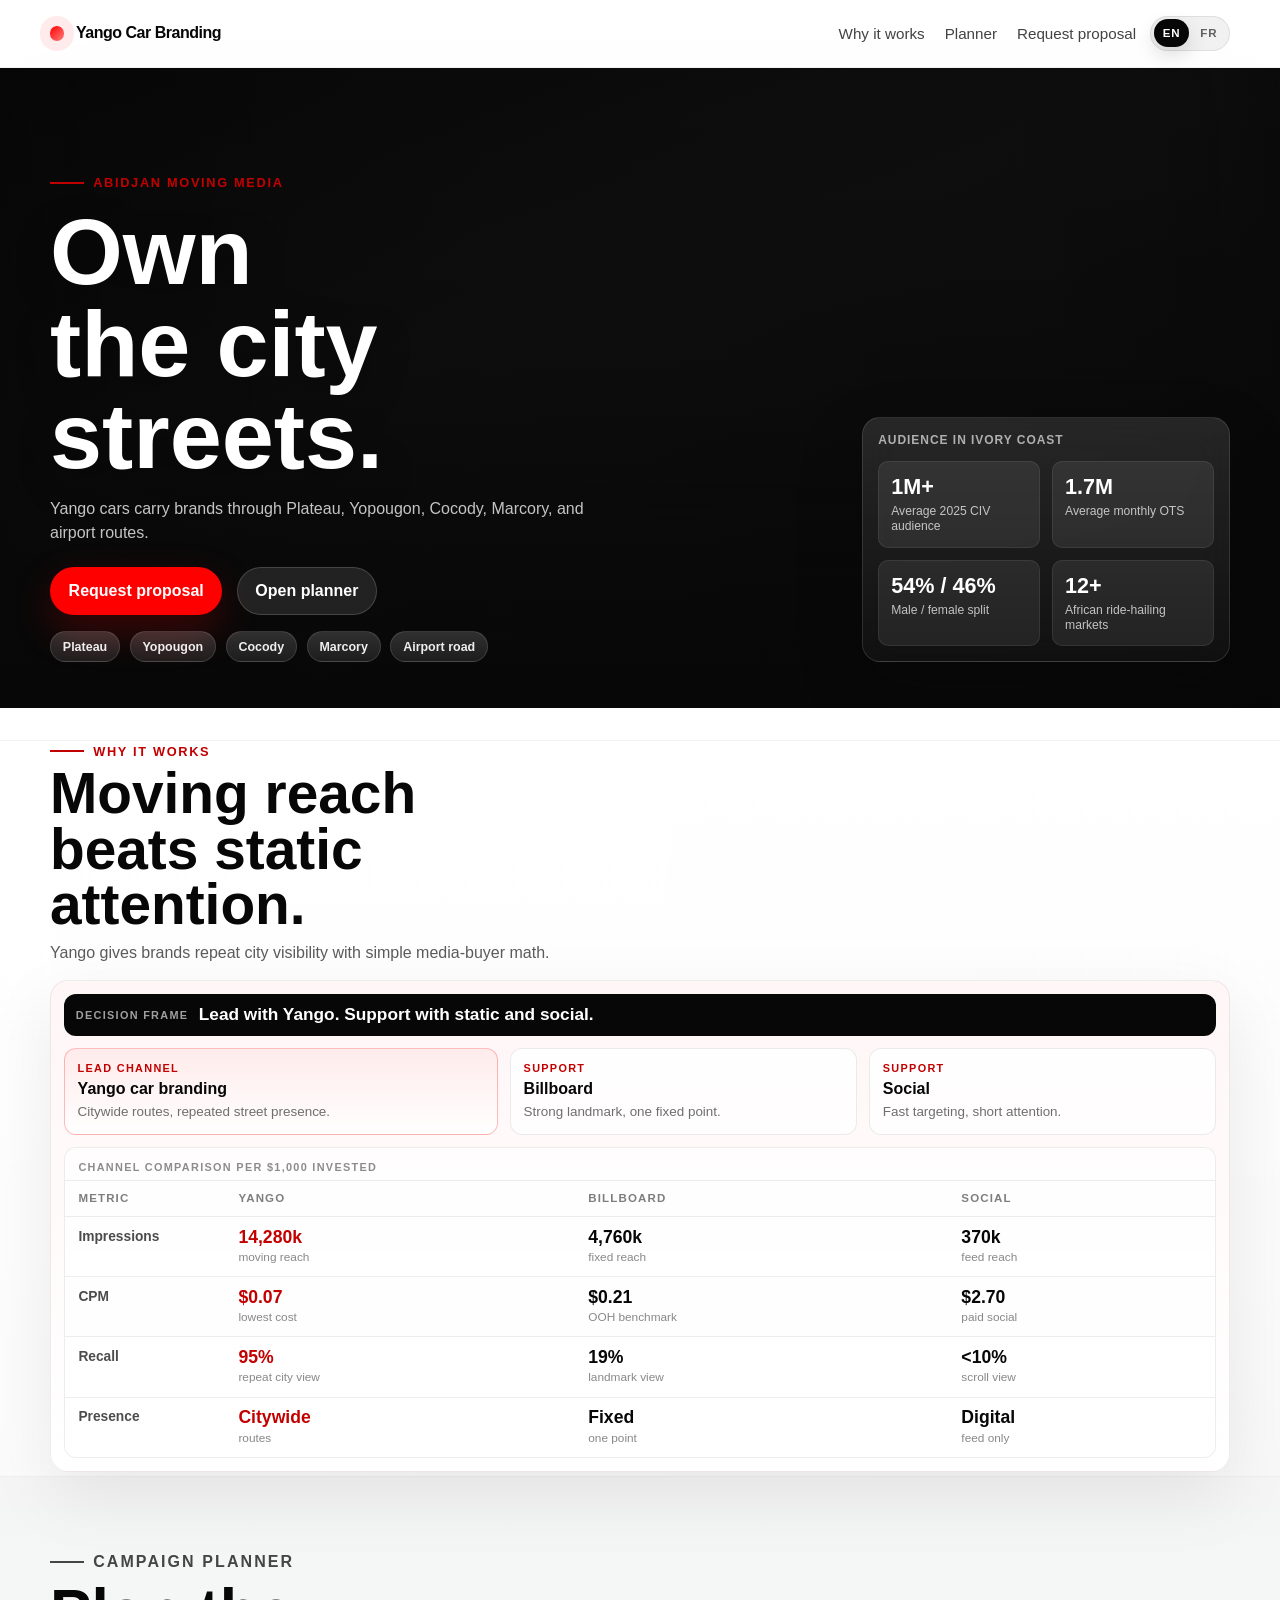
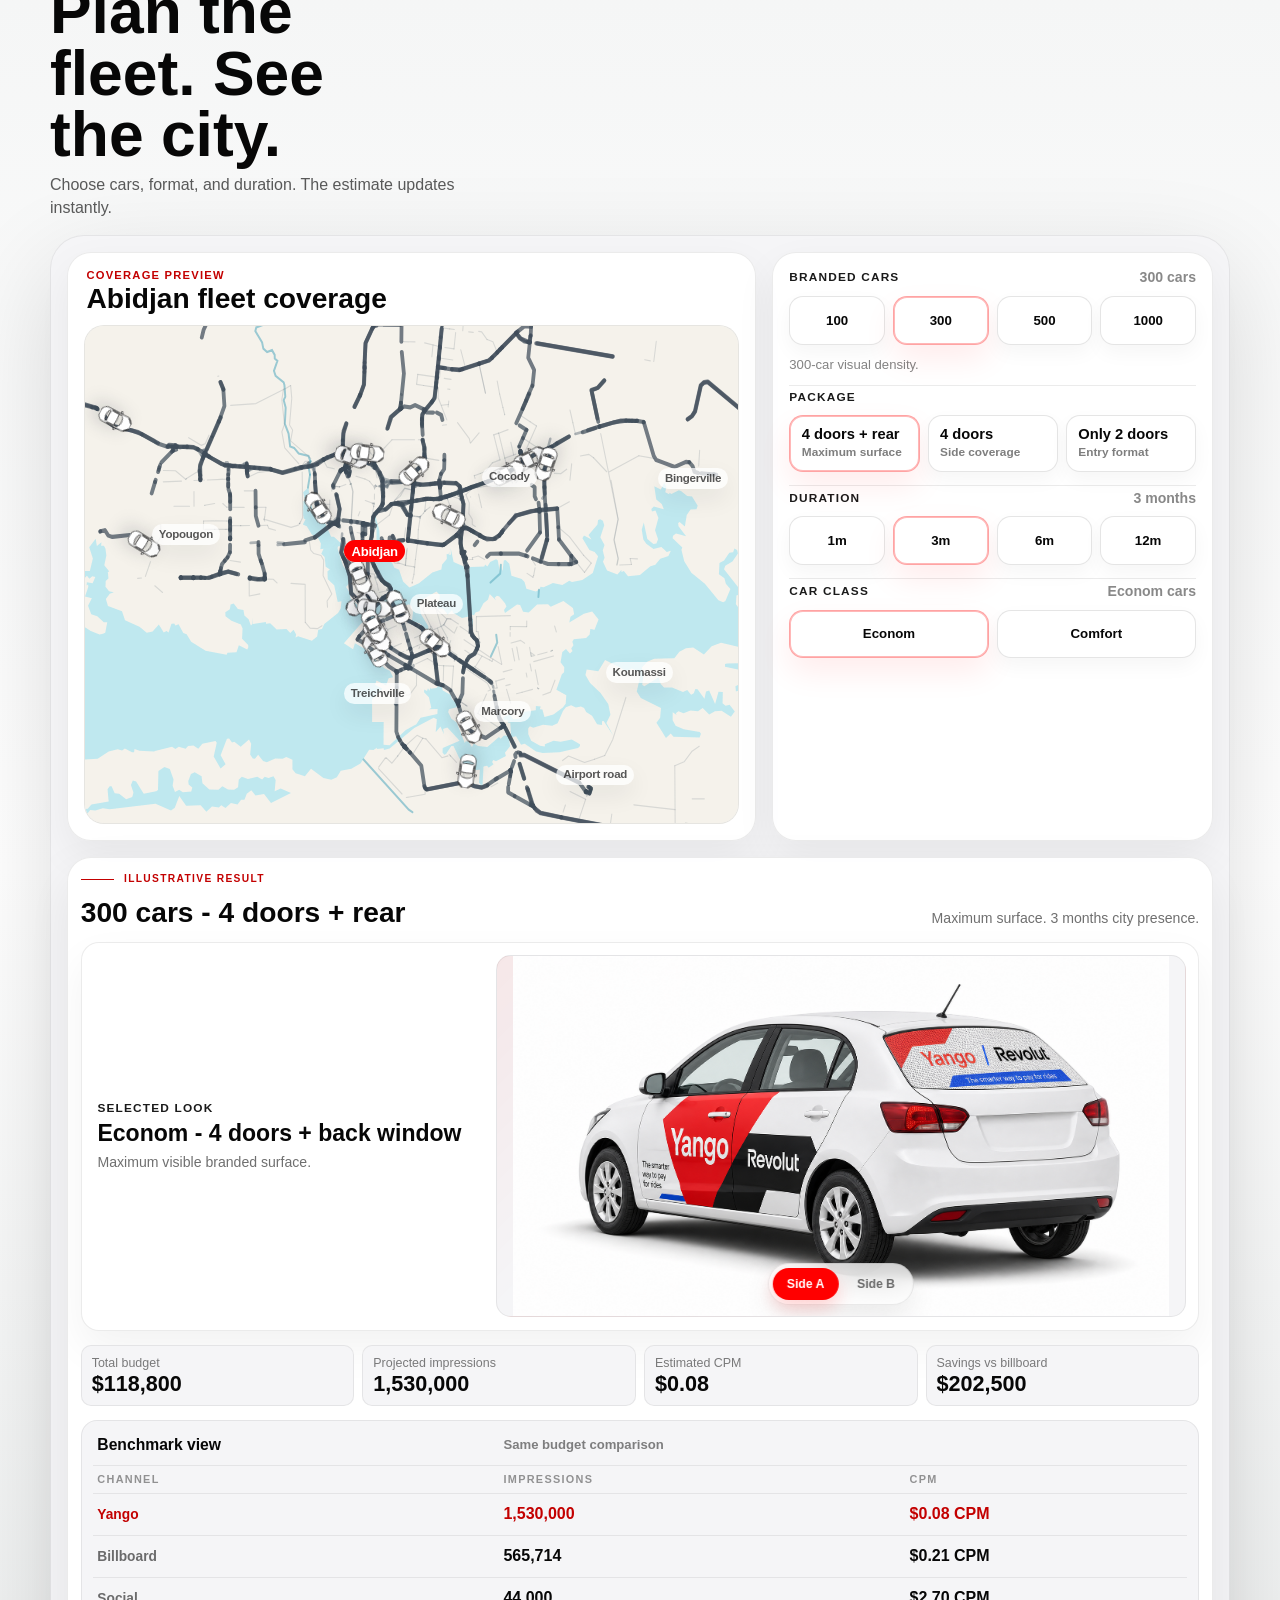
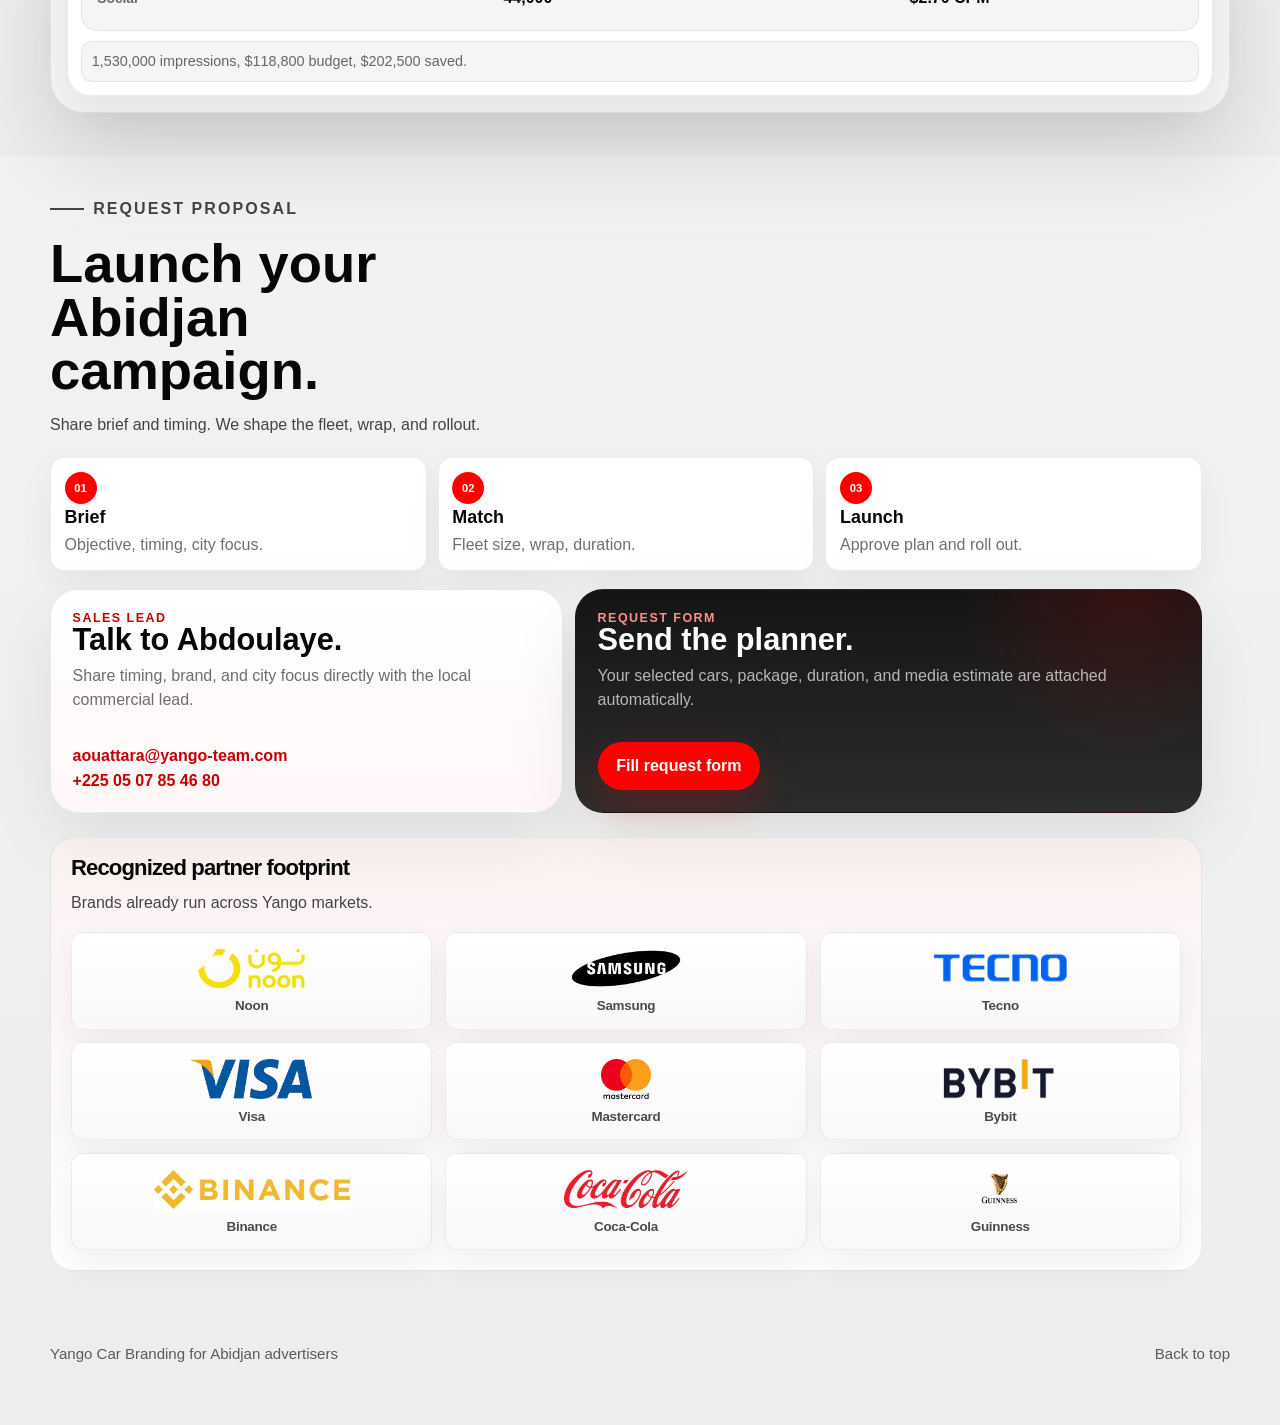
==== commit 61262119: "Bust static asset cache" ====
--- a/index.html
+++ b/index.html
@@ -36,7 +36,7 @@
     <link rel="icon" href="./assets/brand/favicon.svg" type="image/svg+xml" />
     <link rel="icon" href="./assets/brand/favicon-32.png" sizes="32x32" type="image/png" />
     <link rel="apple-touch-icon" href="./assets/brand/apple-touch-icon.png" />
-    <link rel="stylesheet" href="./styles.css" />
+    <link rel="stylesheet" href="./styles.css?v=20260507-1" />
   </head>
   <body class="compact-page">
     <header class="site-header">
@@ -521,8 +521,8 @@
       </div>
     </footer>
 
-    <script src="./assets/map/abidjan-basemap-data.js"></script>
-    <script src="./planner-map.js"></script>
-    <script src="./script.js"></script>
+    <script src="./assets/map/abidjan-basemap-data.js?v=20260507-1"></script>
+    <script src="./planner-map.js?v=20260507-1"></script>
+    <script src="./script.js?v=20260507-1"></script>
   </body>
 </html>
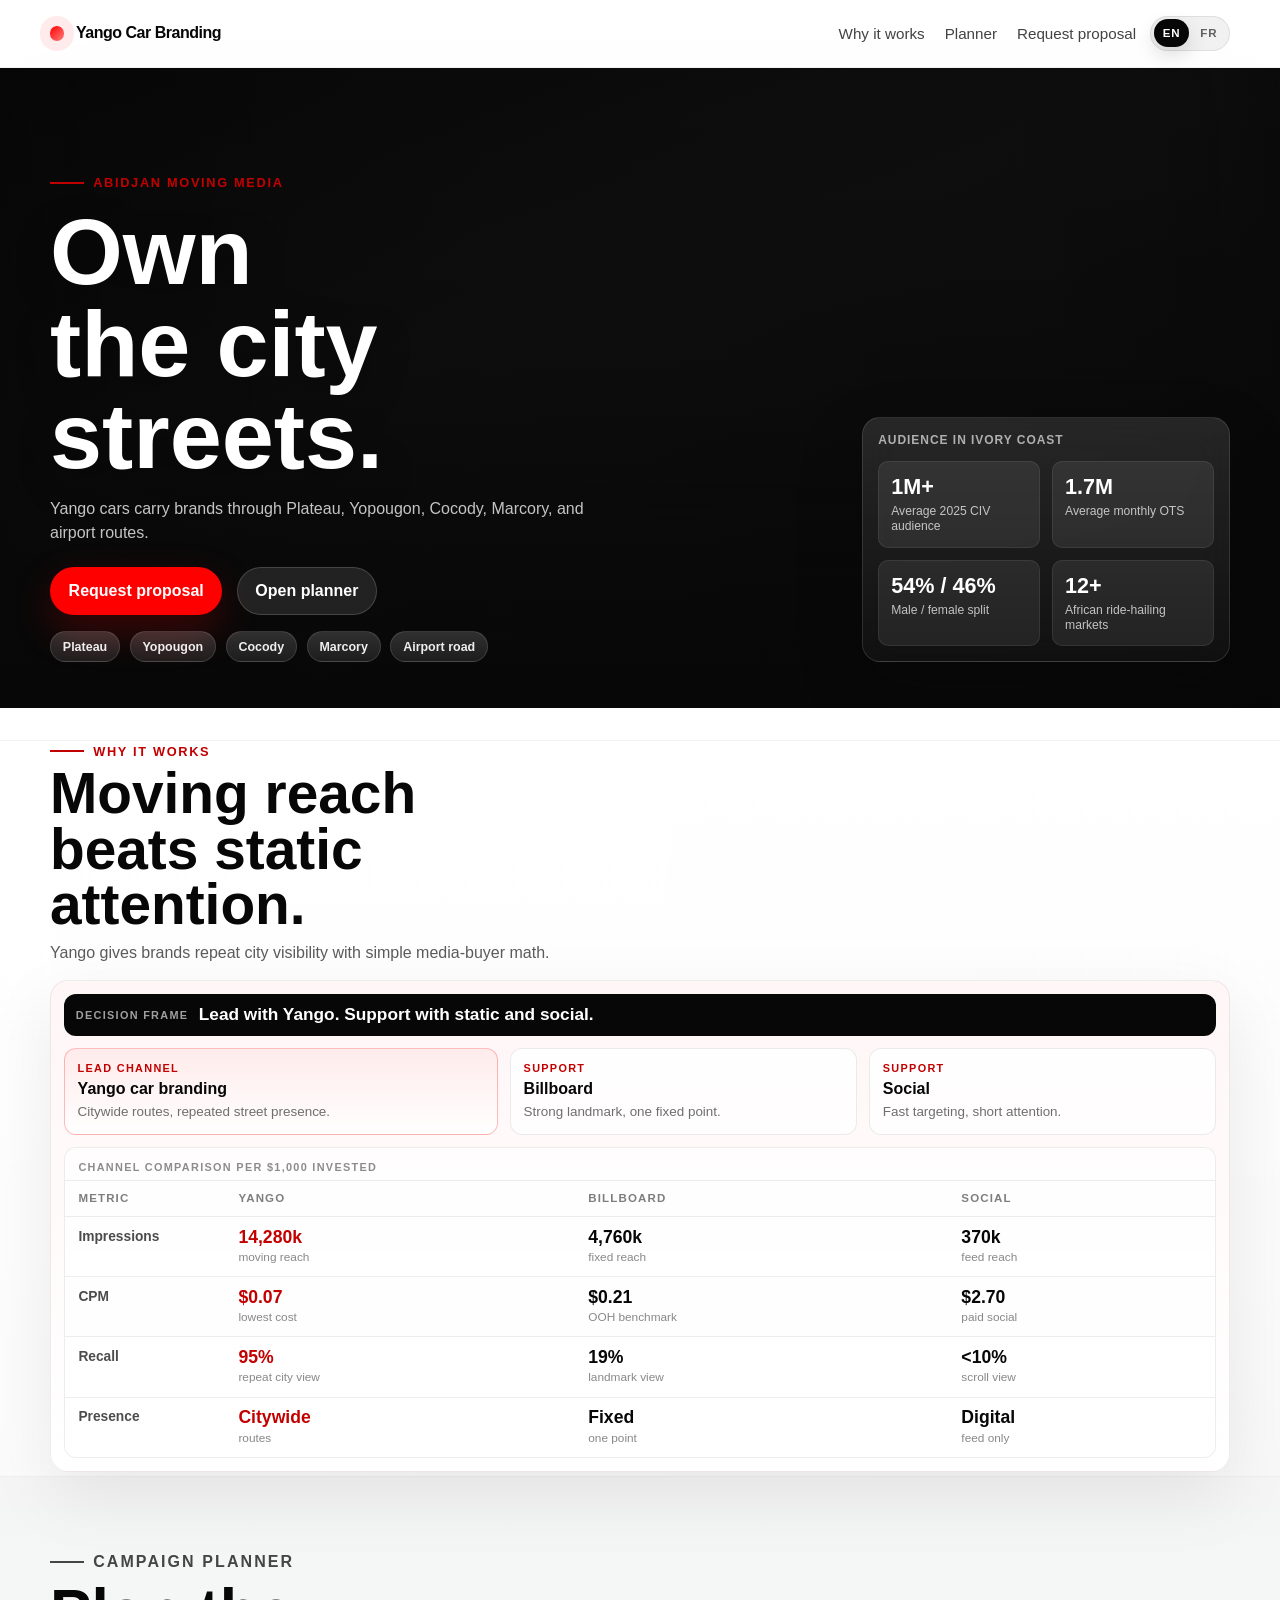
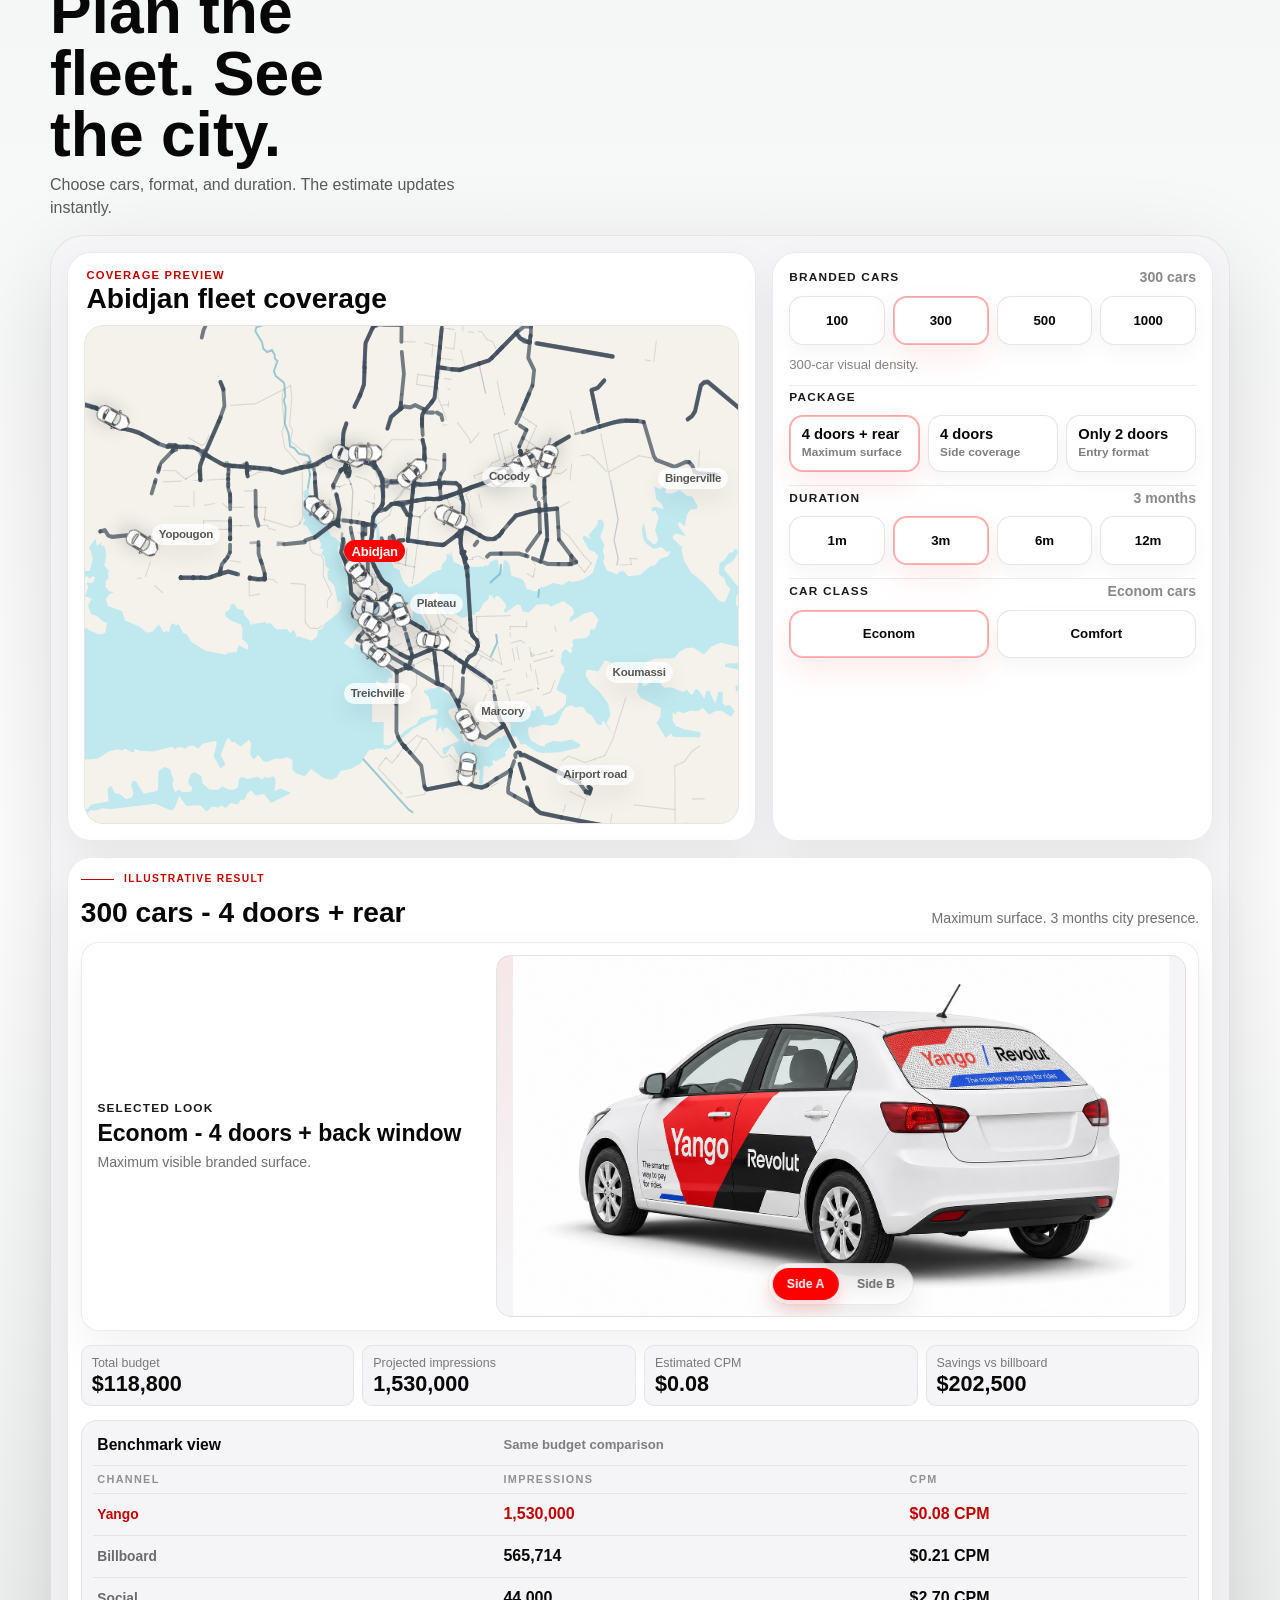
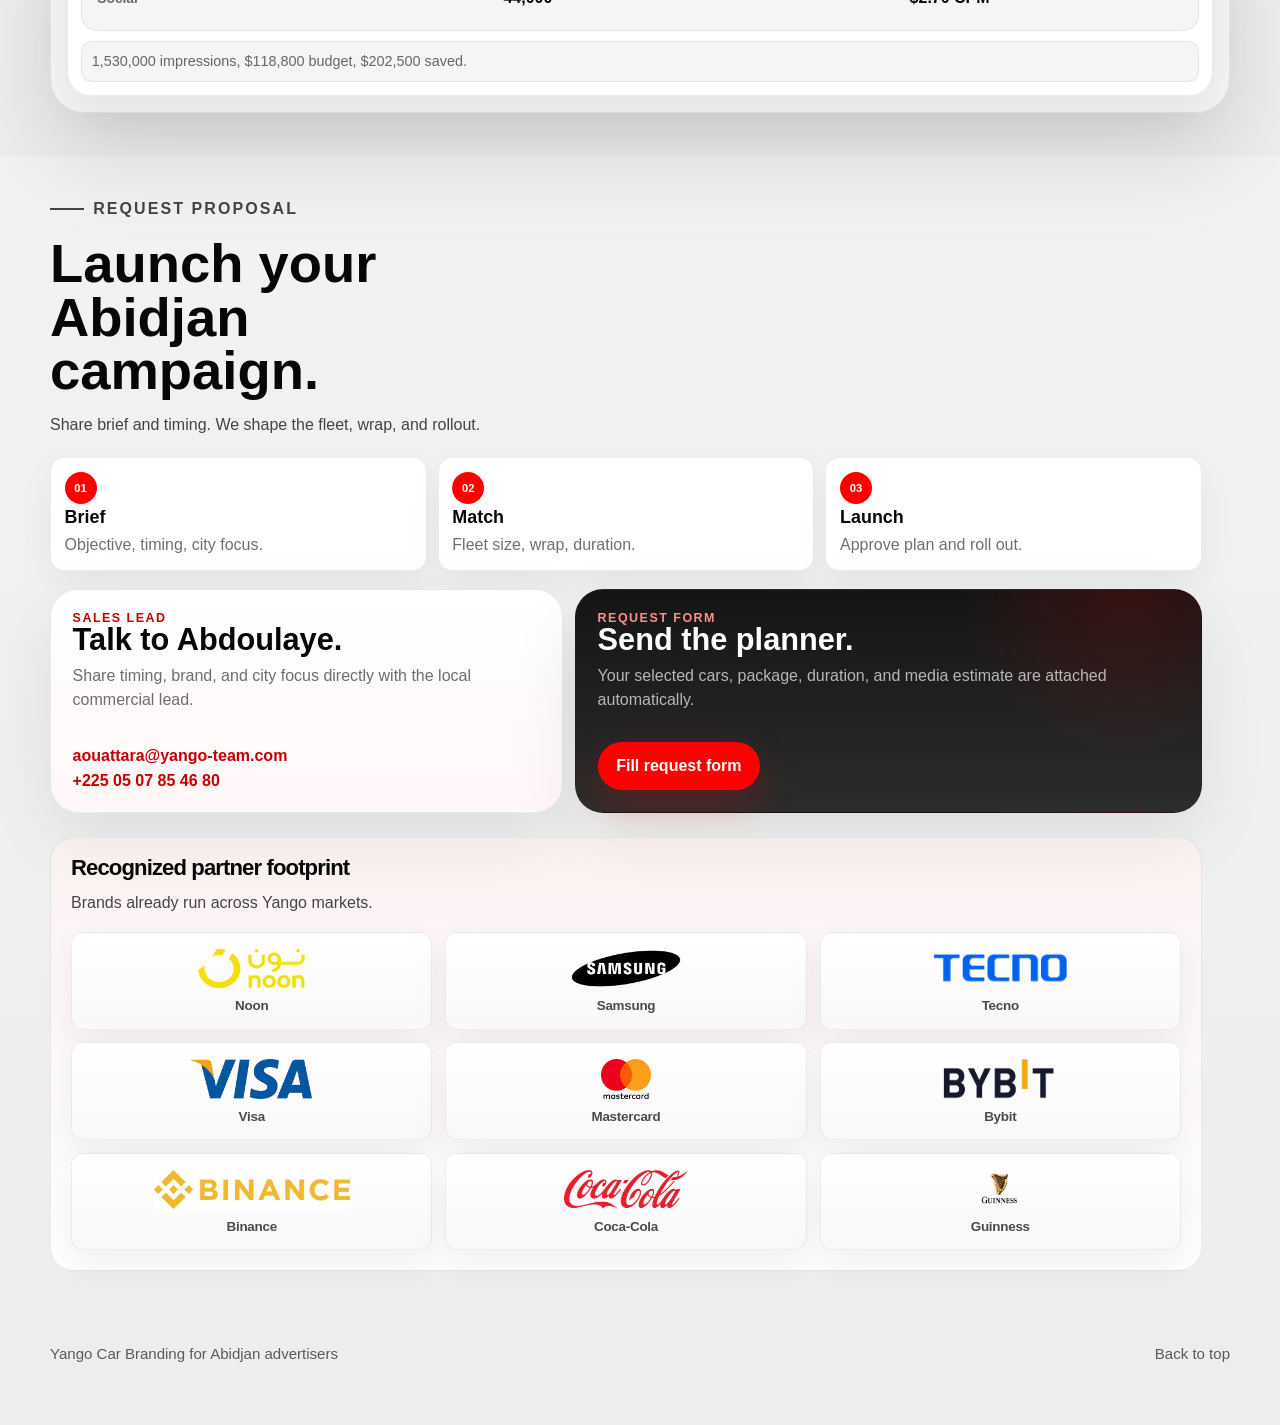
==== commit bb5cf24a: "Fix mobile branding preview images" ====
--- a/index.html
+++ b/index.html
@@ -36,7 +36,7 @@
     <link rel="icon" href="./assets/brand/favicon.svg" type="image/svg+xml" />
     <link rel="icon" href="./assets/brand/favicon-32.png" sizes="32x32" type="image/png" />
     <link rel="apple-touch-icon" href="./assets/brand/apple-touch-icon.png" />
-    <link rel="stylesheet" href="./styles.css?v=20260507-1" />
+    <link rel="stylesheet" href="./styles.css?v=20260507-2" />
   </head>
   <body class="compact-page">
     <header class="site-header">
@@ -335,16 +335,19 @@
                     <img
                       class="wrap-preview-frame is-active"
                       id="wrap-preview-image"
-                      src="./assets/branding-options/econom-4-doors-back-window.png"
+                      src="./assets/branding-options/econom-4-doors-back-window.png?v=20260507-2"
                       alt="Econom car branding preview with four doors and back window"
-                      loading="lazy"
+                      loading="eager"
+                      decoding="async"
+                      fetchpriority="high"
                     />
                     <img
                       class="wrap-preview-frame wrap-preview-frame-secondary"
                       id="wrap-preview-image-alt"
-                      src="./assets/branding-options/econom-4-doors-back-window.png"
+                      src="./assets/branding-options/econom-4-doors-back-window.png?v=20260507-2"
                       alt="Econom car branding preview opposite side"
-                      loading="lazy"
+                      loading="eager"
+                      decoding="async"
                       aria-hidden="true"
                     />
                   </div>
@@ -521,8 +524,8 @@
       </div>
     </footer>
 
-    <script src="./assets/map/abidjan-basemap-data.js?v=20260507-1"></script>
-    <script src="./planner-map.js?v=20260507-1"></script>
-    <script src="./script.js?v=20260507-1"></script>
+    <script src="./assets/map/abidjan-basemap-data.js?v=20260507-2"></script>
+    <script src="./planner-map.js?v=20260507-2"></script>
+    <script src="./script.js?v=20260507-2"></script>
   </body>
 </html>
--- a/styles.css
+++ b/styles.css
@@ -3926,6 +3926,7 @@
   align-items: center;
   justify-content: center;
   min-width: 0;
+  min-height: clamp(12rem, 20vw, 18rem);
   margin: 0;
   aspect-ratio: 16 / 8.4;
   overflow: hidden;
@@ -3955,6 +3956,7 @@
 }
 
 .wrap-preview-frame.is-active {
+  z-index: 1;
   opacity: 1;
   transform: translateX(0) scale(1);
 }
@@ -4280,6 +4282,10 @@
     padding: 0.15rem;
   }
 
+  .wrap-preview-media {
+    min-height: clamp(12rem, 56vw, 18rem);
+  }
+
   .proposal-process-strip {
     grid-template-columns: minmax(0, 1fr);
   }
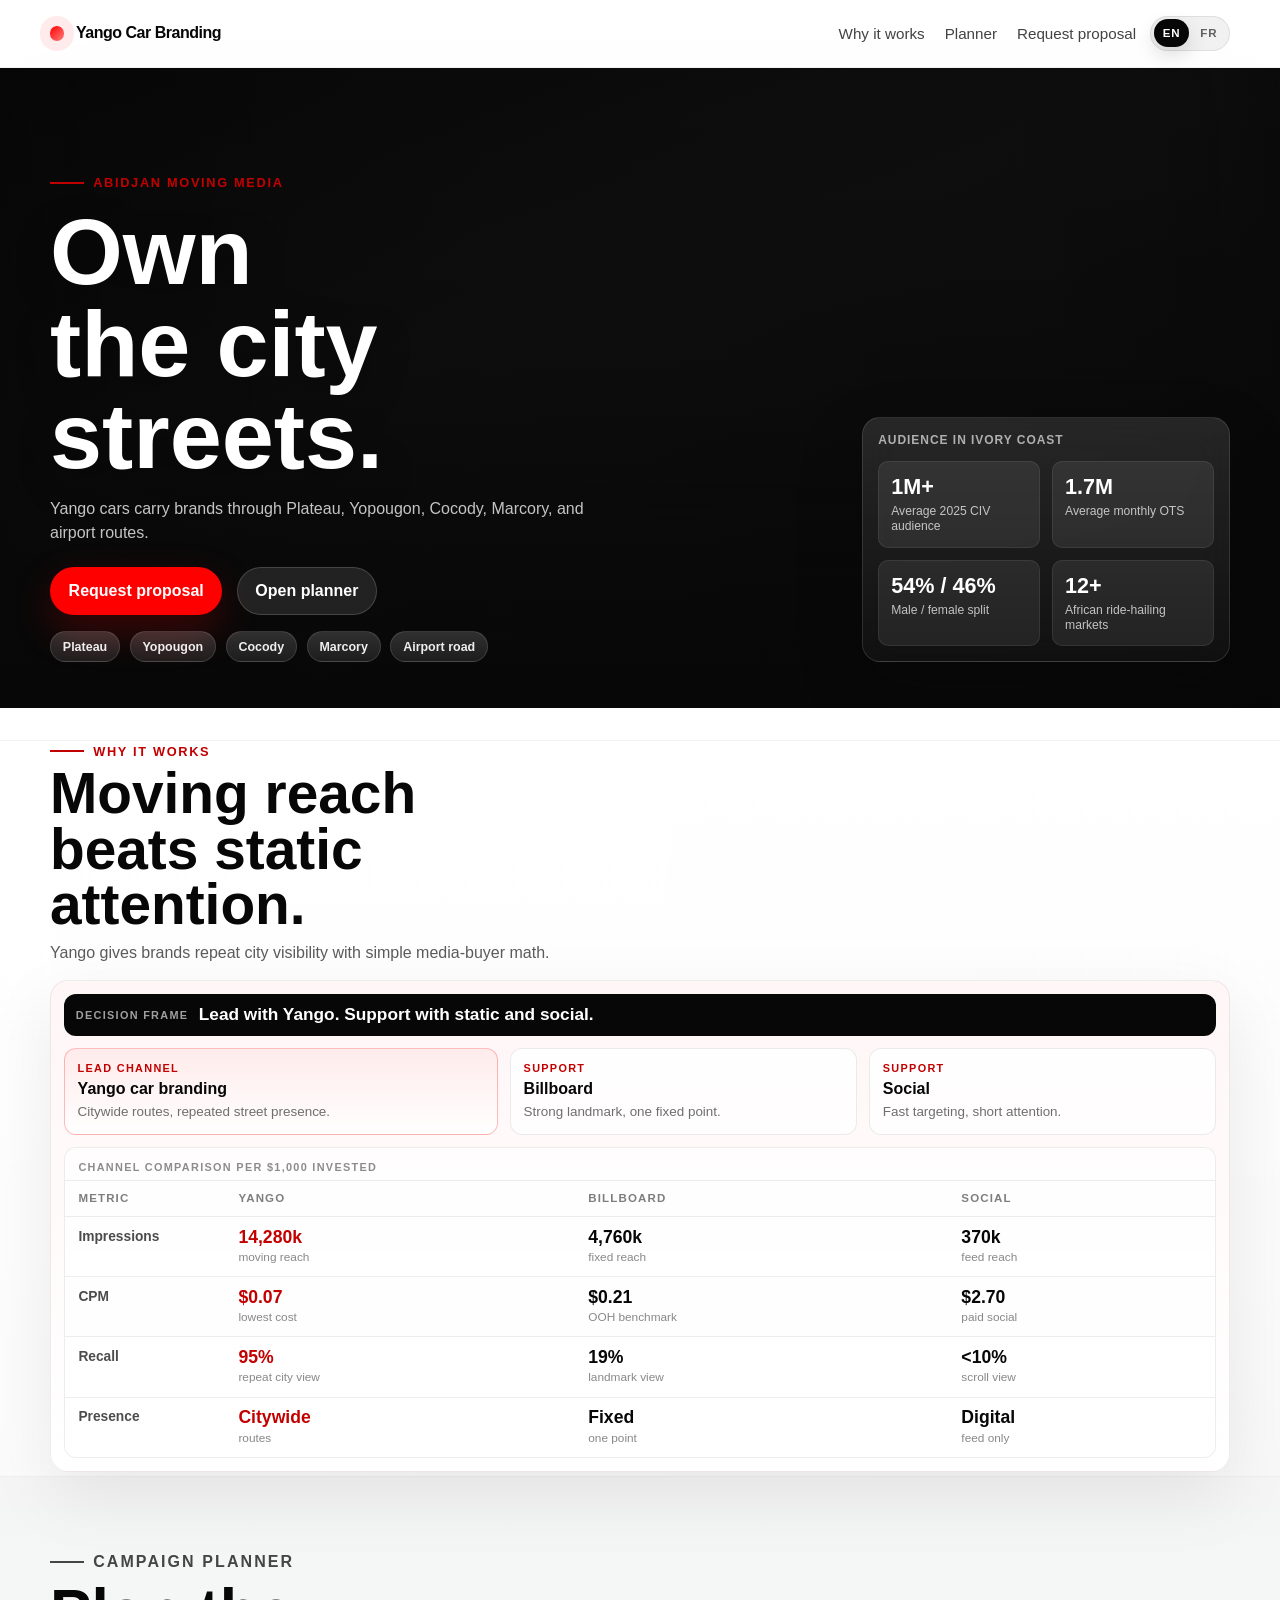
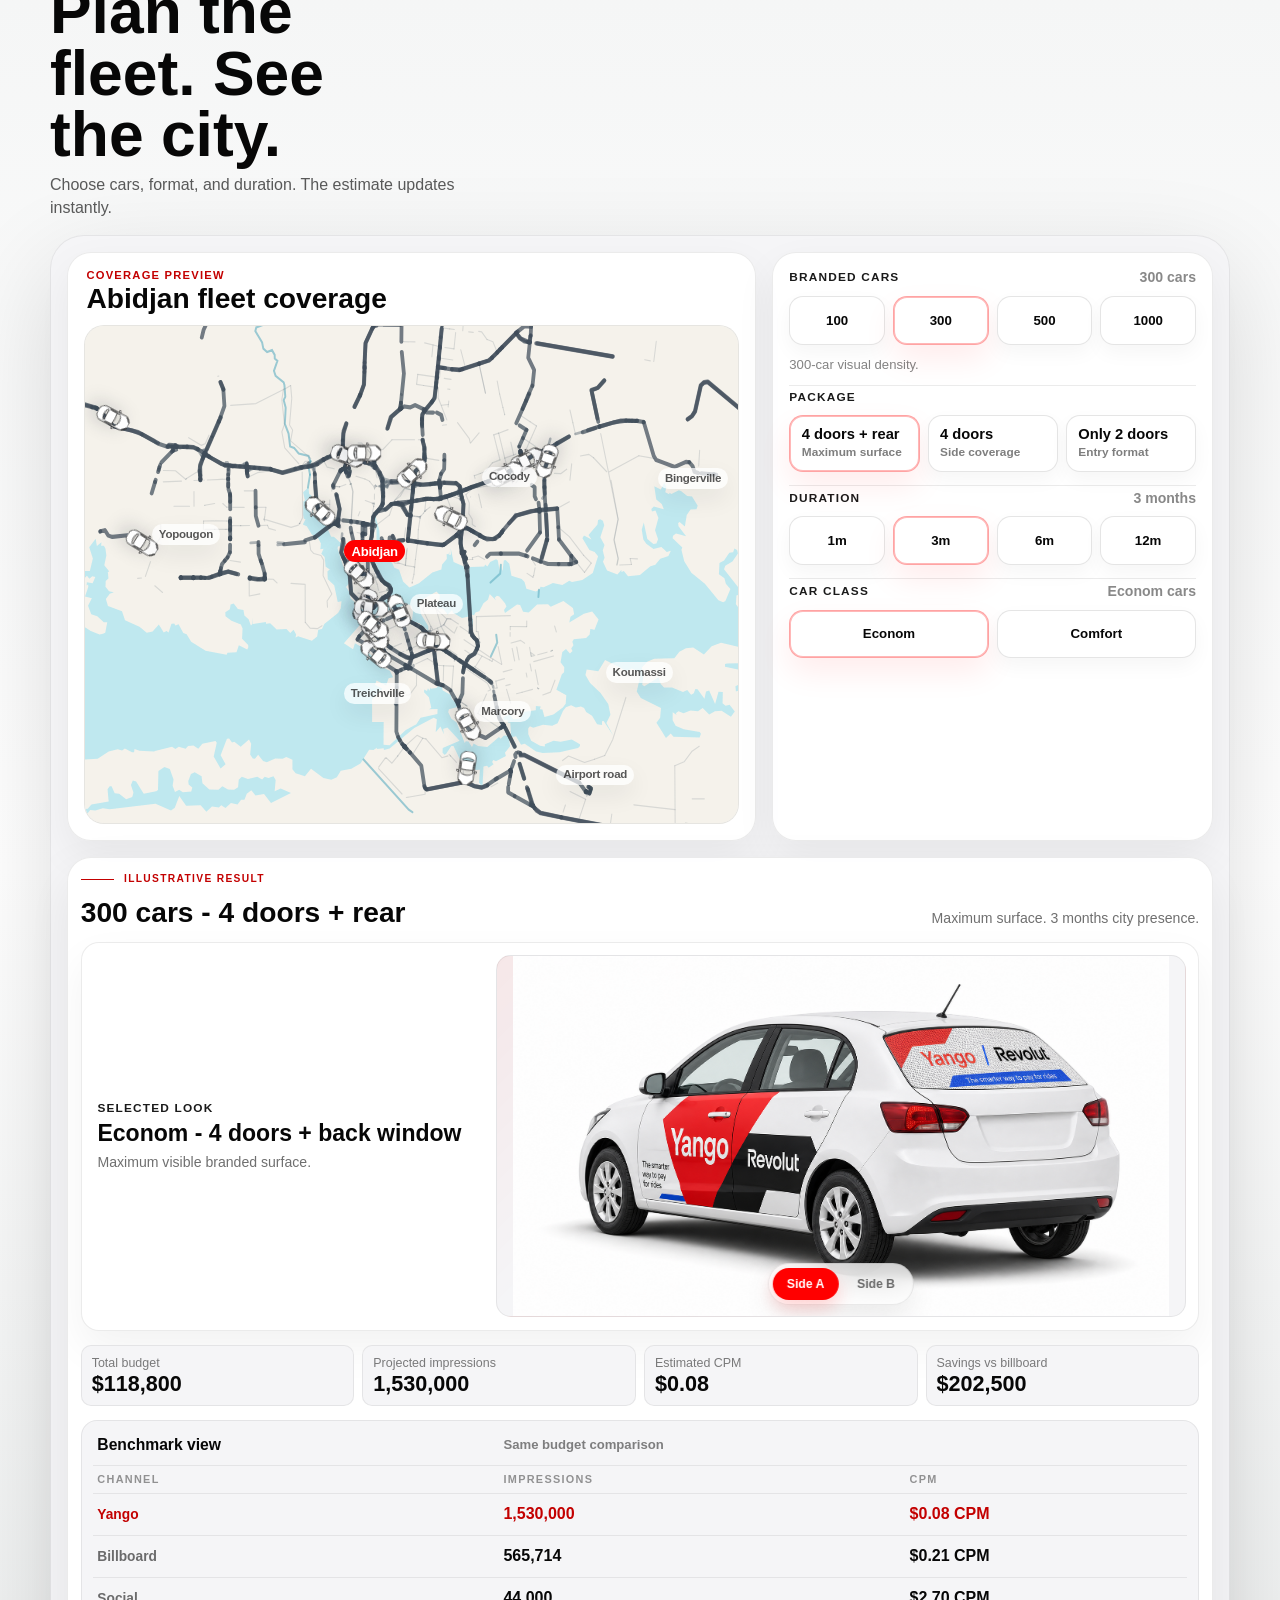
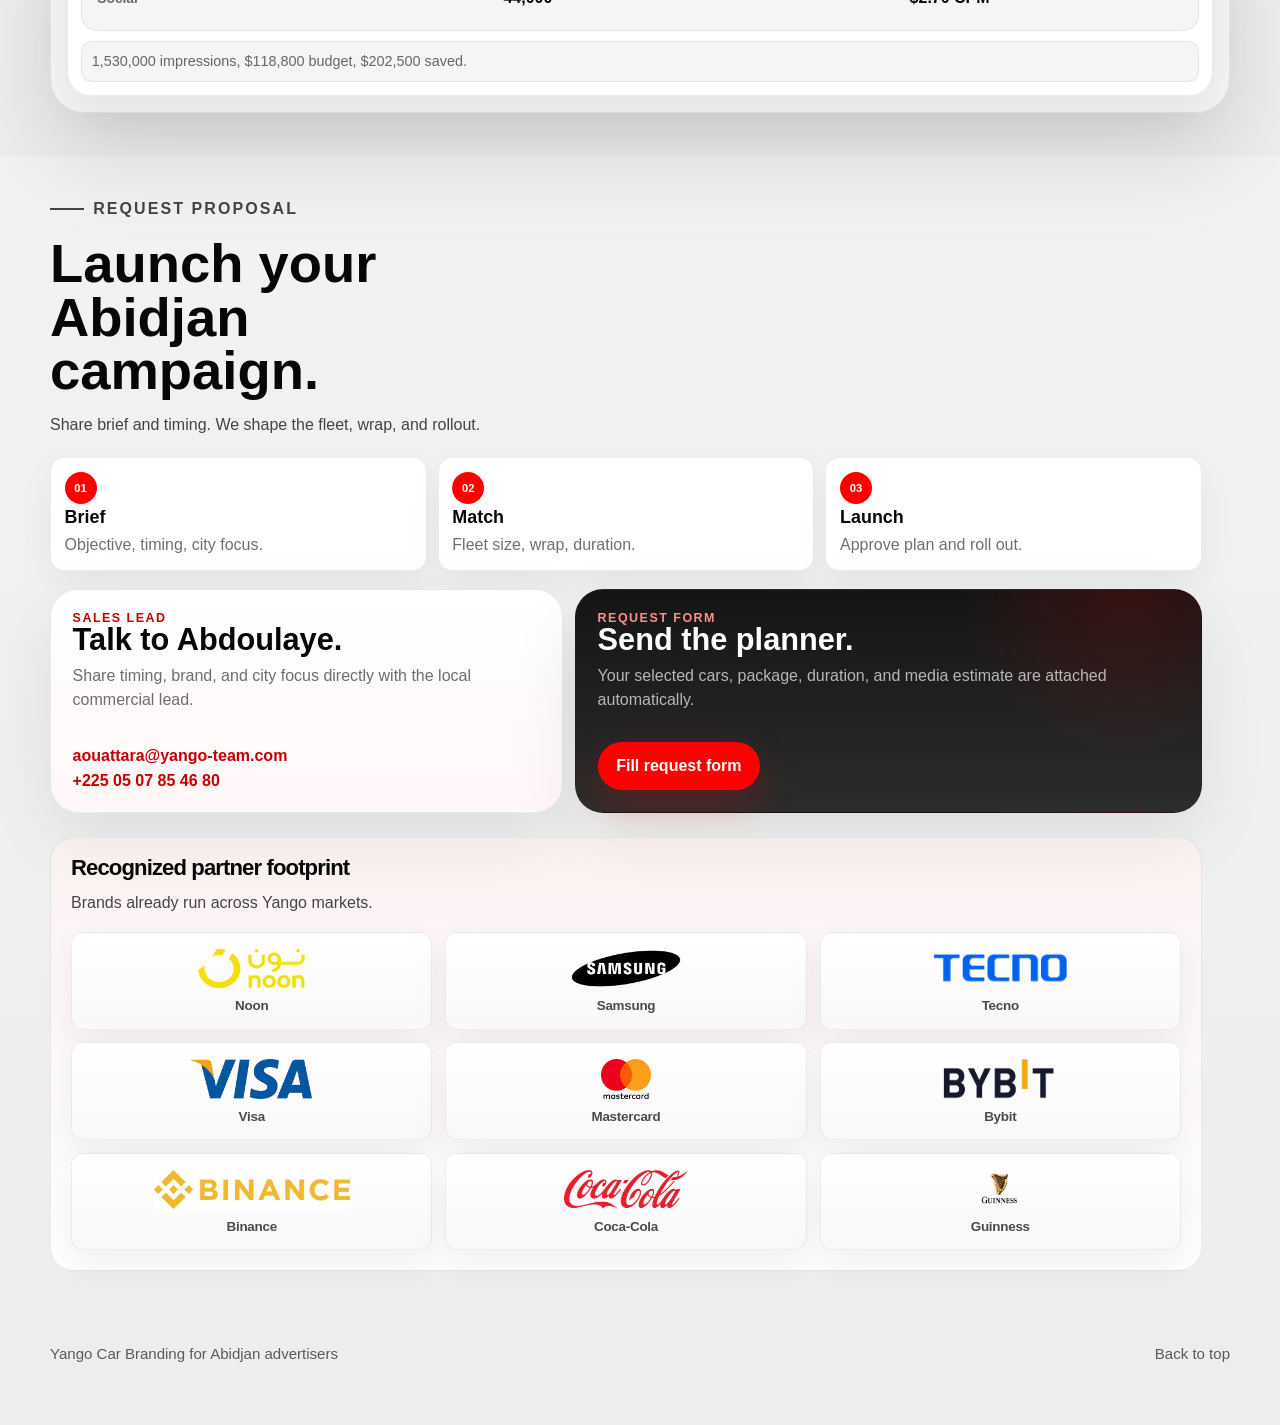
==== commit a886e443: "Stabilize mobile wrap preview" ====
--- a/index.html
+++ b/index.html
@@ -36,7 +36,7 @@
     <link rel="icon" href="./assets/brand/favicon.svg" type="image/svg+xml" />
     <link rel="icon" href="./assets/brand/favicon-32.png" sizes="32x32" type="image/png" />
     <link rel="apple-touch-icon" href="./assets/brand/apple-touch-icon.png" />
-    <link rel="stylesheet" href="./styles.css?v=20260507-2" />
+    <link rel="stylesheet" href="./styles.css?v=20260507-3" />
   </head>
   <body class="compact-page">
     <header class="site-header">
@@ -335,7 +335,7 @@
                     <img
                       class="wrap-preview-frame is-active"
                       id="wrap-preview-image"
-                      src="./assets/branding-options/econom-4-doors-back-window.png?v=20260507-2"
+                      src="./assets/branding-options/econom-4-doors-back-window.png?v=20260507-3"
                       alt="Econom car branding preview with four doors and back window"
                       loading="eager"
                       decoding="async"
@@ -344,7 +344,7 @@
                     <img
                       class="wrap-preview-frame wrap-preview-frame-secondary"
                       id="wrap-preview-image-alt"
-                      src="./assets/branding-options/econom-4-doors-back-window.png?v=20260507-2"
+                      src="./assets/branding-options/econom-4-doors-back-window.png?v=20260507-3"
                       alt="Econom car branding preview opposite side"
                       loading="eager"
                       decoding="async"
@@ -524,8 +524,8 @@
       </div>
     </footer>
 
-    <script src="./assets/map/abidjan-basemap-data.js?v=20260507-2"></script>
-    <script src="./planner-map.js?v=20260507-2"></script>
-    <script src="./script.js?v=20260507-2"></script>
+    <script src="./assets/map/abidjan-basemap-data.js?v=20260507-3"></script>
+    <script src="./planner-map.js?v=20260507-3"></script>
+    <script src="./script.js?v=20260507-3"></script>
   </body>
 </html>
--- a/styles.css
+++ b/styles.css
@@ -4282,8 +4282,51 @@
     padding: 0.15rem;
   }
 
+  .wrap-preview-panel {
+    display: flex;
+    flex-direction: column;
+  }
+
   .wrap-preview-media {
-    min-height: clamp(12rem, 56vw, 18rem);
+    display: block;
+    width: 100%;
+    min-height: 0;
+    aspect-ratio: auto;
+    padding: 0;
+    overflow: hidden;
+  }
+
+  .wrap-preview-track {
+    position: relative;
+    inset: auto;
+    width: 100%;
+    min-height: 0;
+    overflow: hidden;
+  }
+
+  .wrap-preview-frame {
+    position: relative;
+    inset: auto;
+    display: none;
+    width: 100%;
+    height: auto;
+    min-height: 12rem;
+    object-fit: contain;
+    opacity: 1;
+    transform: none;
+  }
+
+  .wrap-preview-frame.is-active {
+    display: block;
+    transform: none;
+  }
+
+  .wrap-preview-panel:hover .wrap-preview-frame.is-active {
+    transform: none;
+  }
+
+  .wrap-preview-slider {
+    bottom: 0.55rem;
   }
 
   .proposal-process-strip {
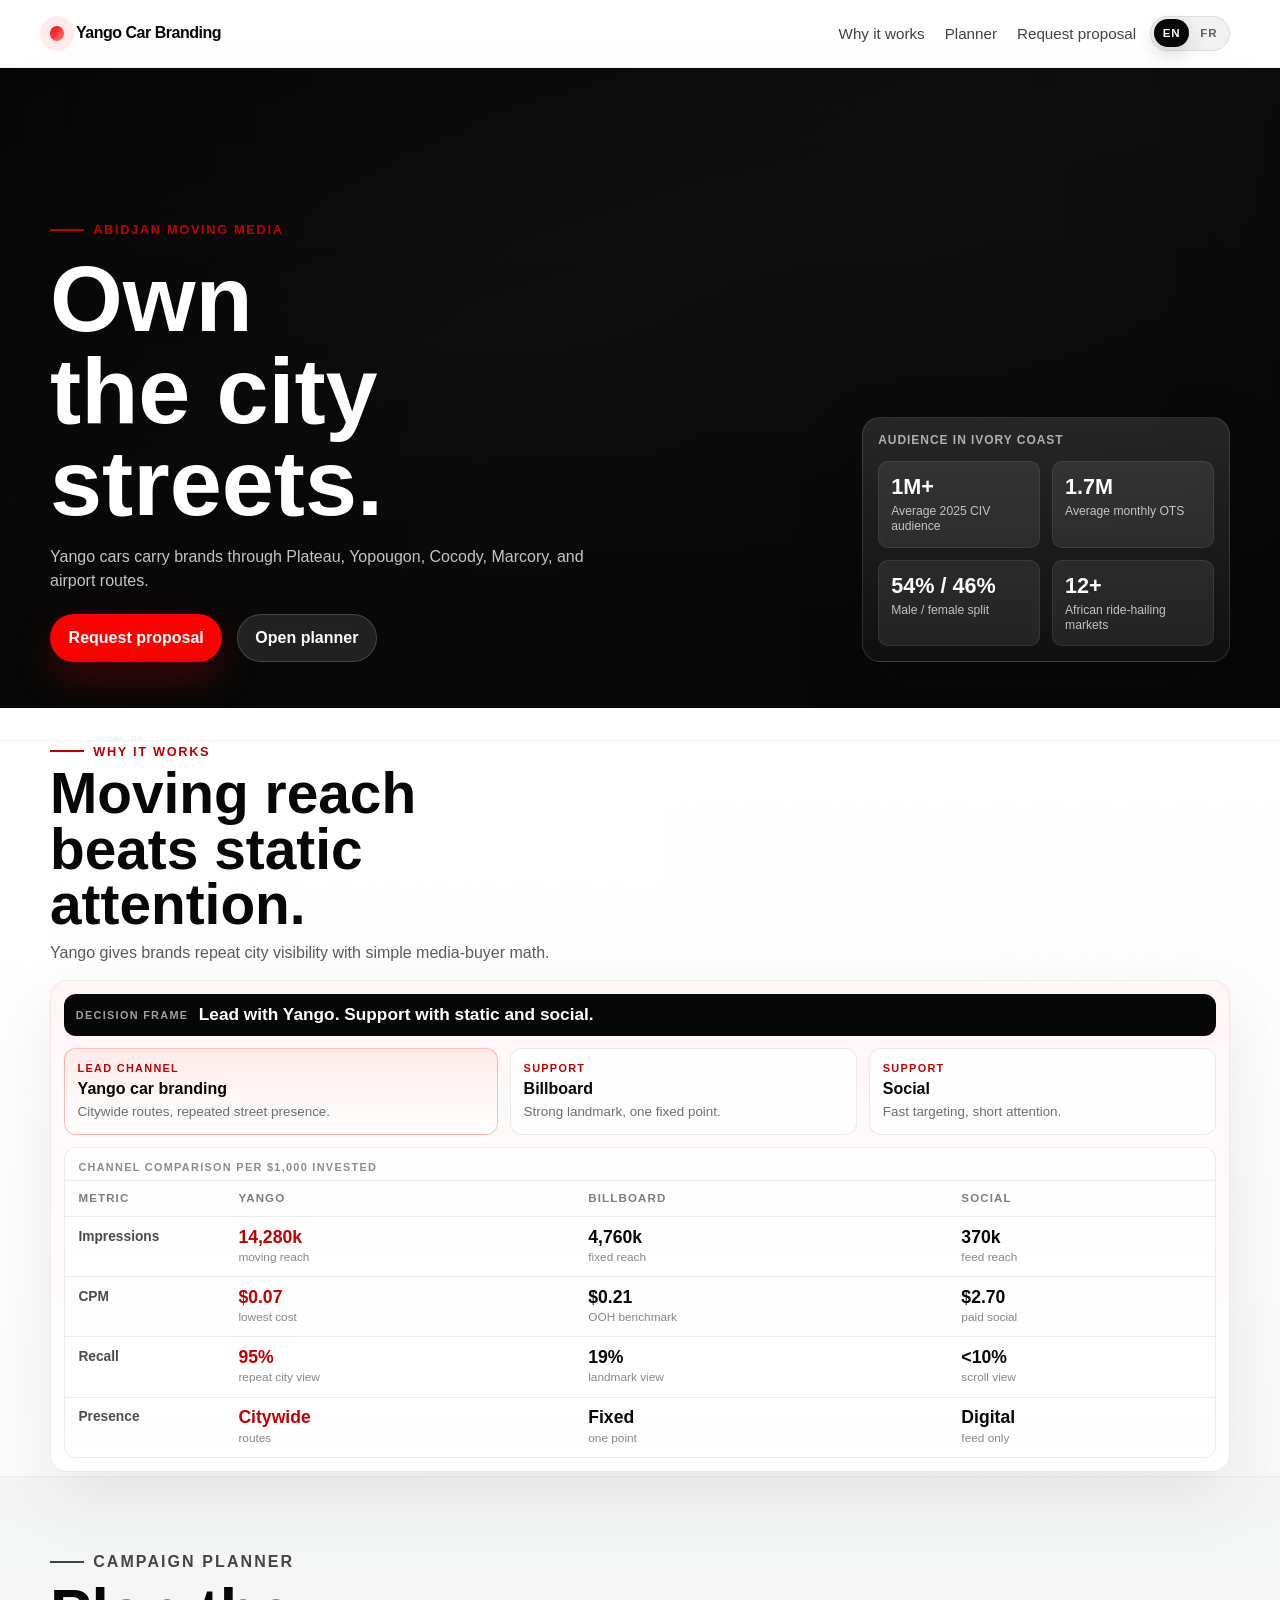
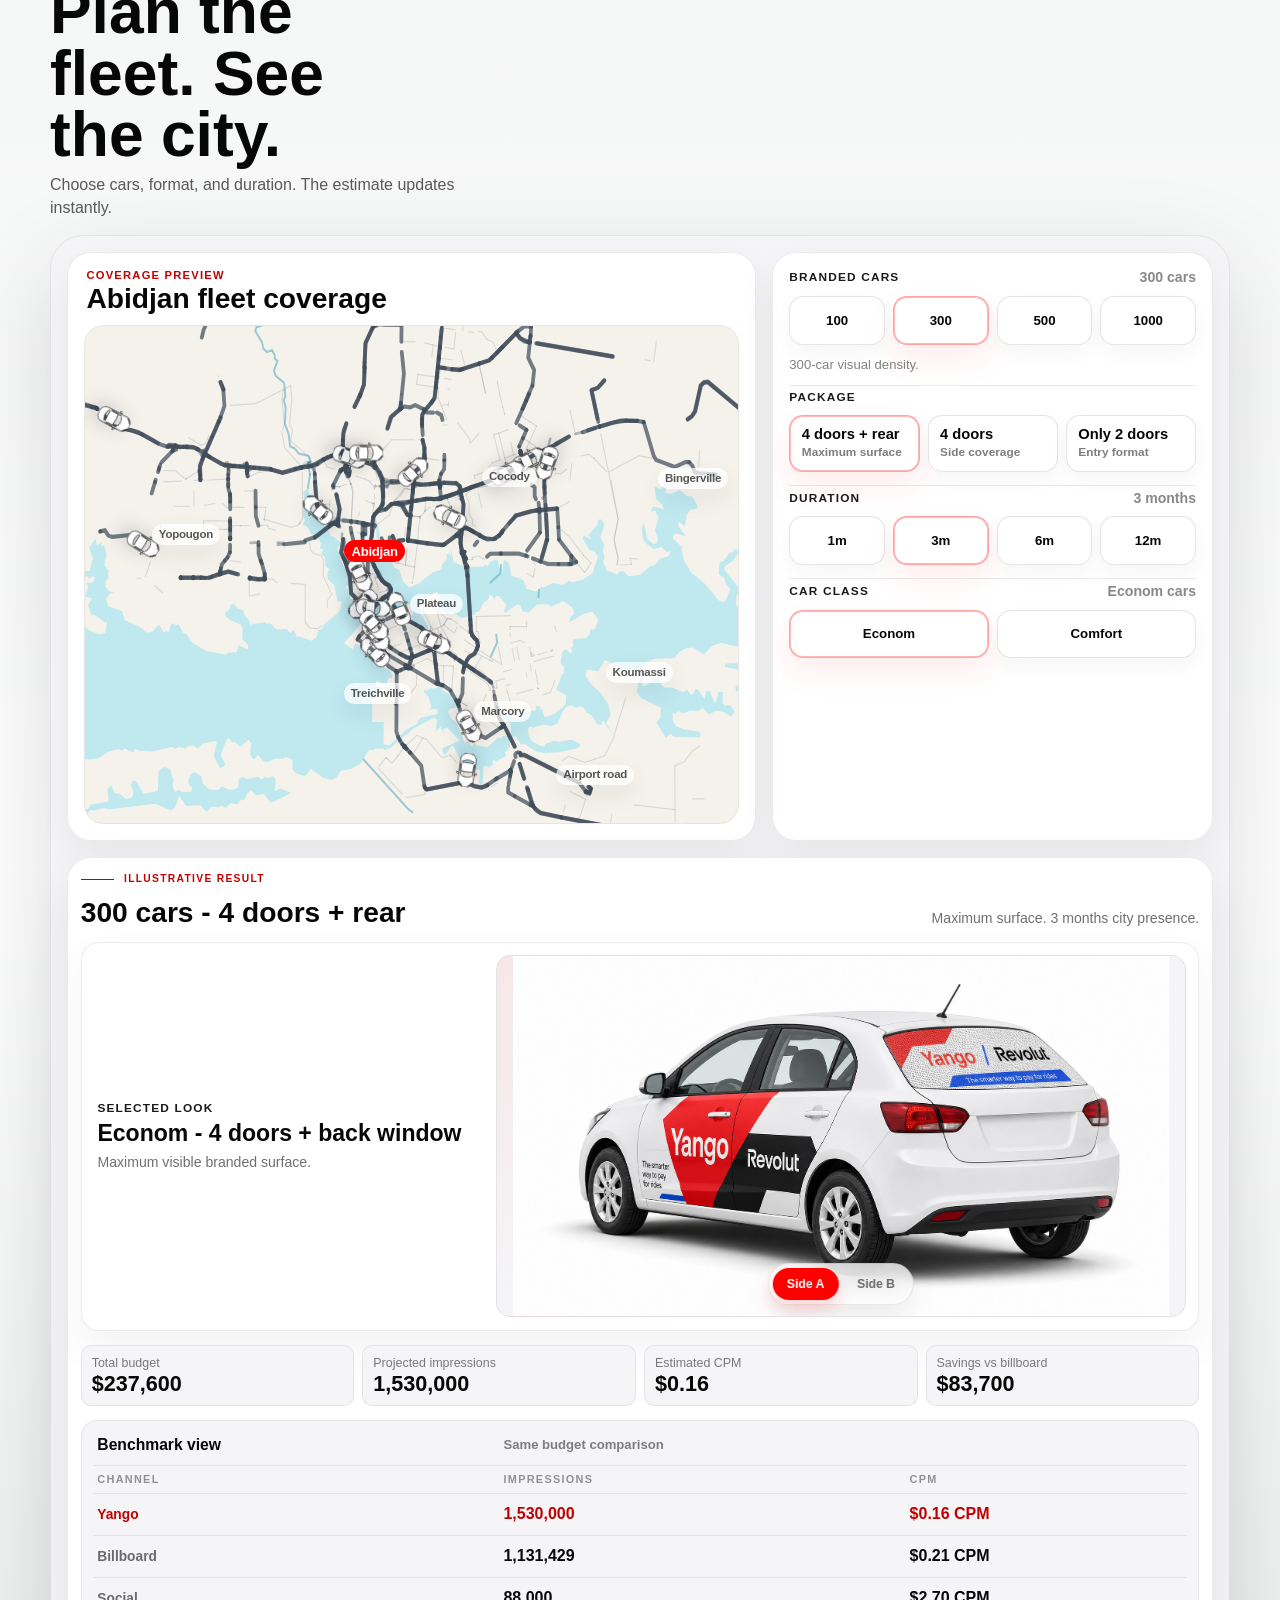
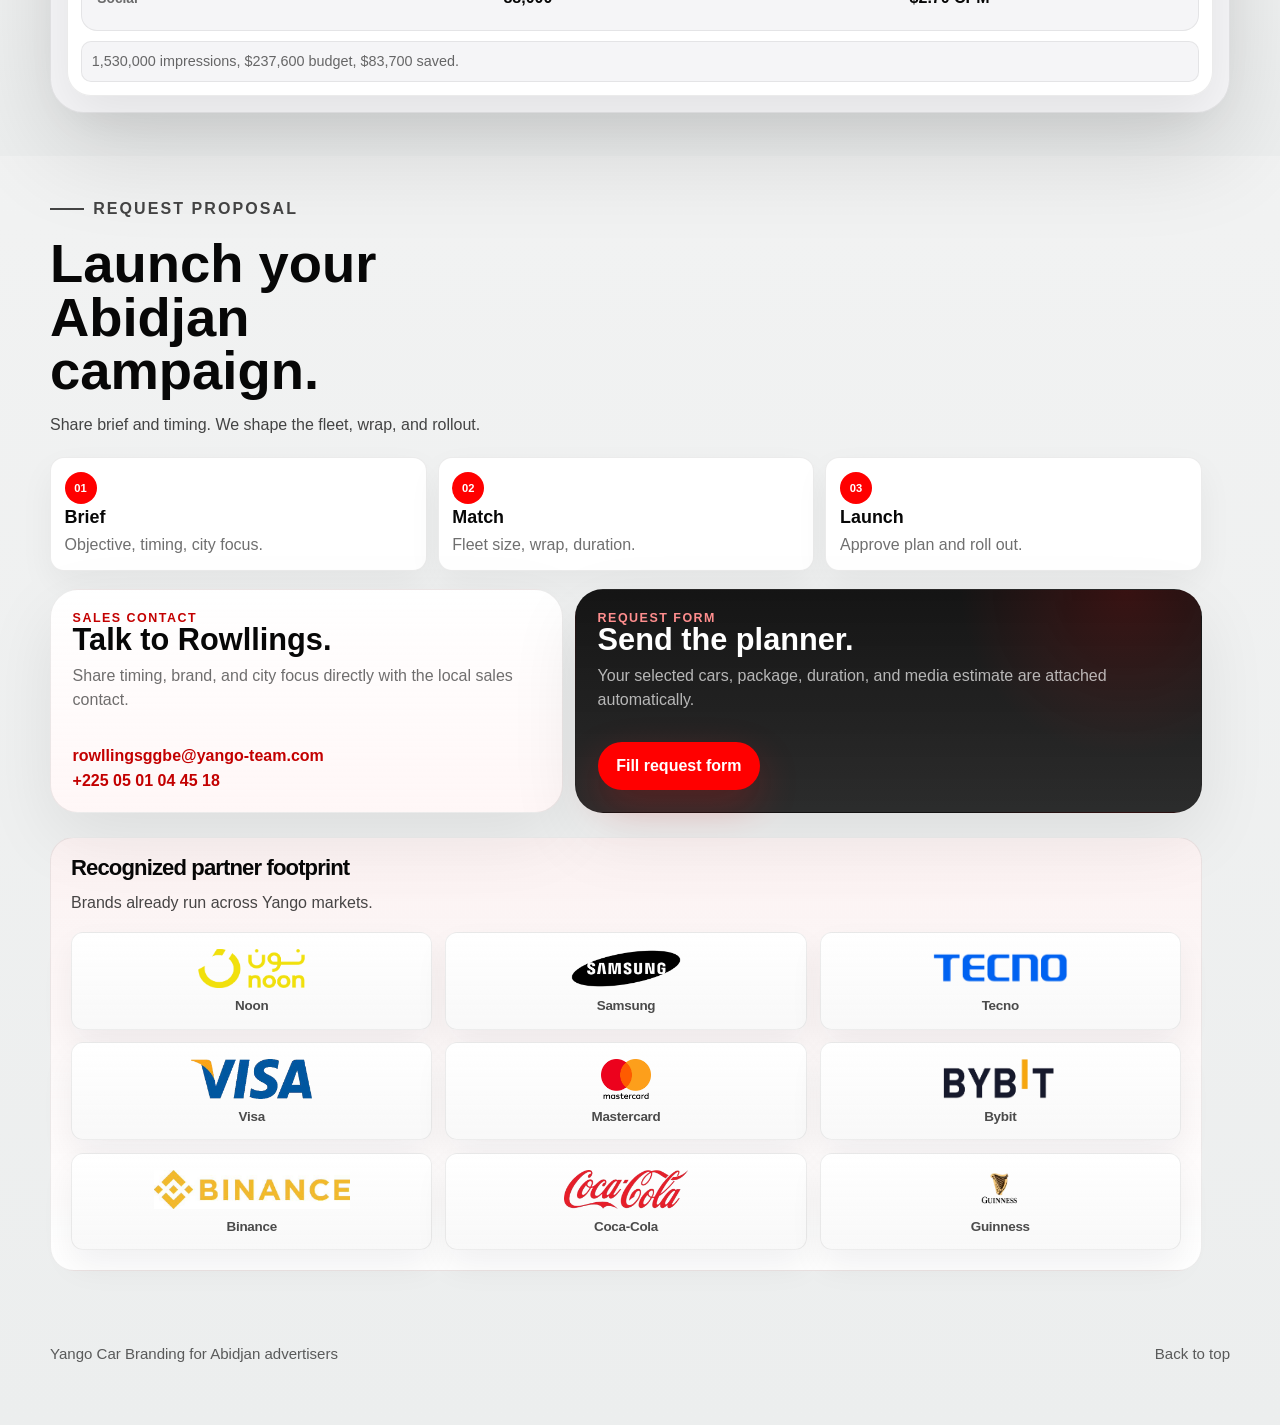
==== commit cd3e492a: "Update campaign pricing and share preview" ====
--- a/index.html
+++ b/index.html
@@ -12,26 +12,28 @@
     <meta property="og:title" content="Yango Car Branding | Abidjan Client Landing" />
     <meta
       property="og:description"
-      content="Turn Yango cars into moving media across Abidjan with a client-facing landing page and interactive campaign planner."
+      content="Own the city streets with Yango car branding campaigns across Abidjan."
     />
     <meta property="og:type" content="website" />
     <meta property="og:url" content="https://yango-car-branding.com/" />
     <meta
       property="og:image"
-      content="https://yango-car-branding.com/assets/brand/og-preview.png"
+      content="https://yango-car-branding.com/assets/brand/og-preview.png?v=20260609"
     />
     <meta property="og:image:width" content="1200" />
     <meta property="og:image:height" content="630" />
+    <meta property="og:image:alt" content="Own the city streets with Yango car branding in Abidjan." />
     <meta name="twitter:card" content="summary_large_image" />
     <meta name="twitter:title" content="Yango Car Branding | Abidjan Client Landing" />
     <meta
       name="twitter:description"
-      content="A premium landing page and media planner for Yango car branding campaigns in Abidjan."
+      content="Own the city streets with Yango car branding campaigns across Abidjan."
     />
     <meta
       name="twitter:image"
-      content="https://yango-car-branding.com/assets/brand/og-preview.png"
+      content="https://yango-car-branding.com/assets/brand/og-preview.png?v=20260609"
     />
+    <meta name="twitter:image:alt" content="Own the city streets with Yango car branding in Abidjan." />
     <link rel="canonical" href="https://yango-car-branding.com/" />
     <link rel="icon" href="./assets/brand/favicon.svg" type="image/svg+xml" />
     <link rel="icon" href="./assets/brand/favicon-32.png" sizes="32x32" type="image/png" />
@@ -84,16 +86,14 @@
               </p>
 
               <div class="cta-row">
-                <a class="button button-primary" href="#proposal">Request proposal</a>
+                <a
+                  class="button button-primary"
+                  href="https://forms.yandex.ru/surveys/13850501.cbf375e569cfdc6551eec2bd1067ad504bf5eed7"
+                  target="_blank"
+                  rel="noopener noreferrer"
+                  data-proposal-link
+                >Request proposal</a>
                 <a class="button button-secondary" href="#planner">Open planner</a>
-              </div>
-
-              <div class="hero-location-row" aria-label="Coverage examples">
-                <span>Plateau</span>
-                <span>Yopougon</span>
-                <span>Cocody</span>
-                <span>Marcory</span>
-                <span>Airport road</span>
               </div>
             </div>
 
@@ -447,12 +447,12 @@
 
             <div class="proposal-action-panel" aria-label="Proposal request options">
               <article class="proposal-action-card proposal-action-card-lead">
-                <span>Sales Lead</span>
-                <strong>Talk to Abdoulaye.</strong>
-                <p>Share timing, brand, and city focus directly with the local commercial lead.</p>
+                <span>Sales Contact</span>
+                <strong>Talk to Rowllings.</strong>
+                <p>Share timing, brand, and city focus directly with the local sales contact.</p>
                 <div class="proposal-action-links">
-                  <a href="mailto:aouattara@yango-team.com">aouattara@yango-team.com</a>
-                  <a href="tel:+2250507854680">+225 05 07 85 46 80</a>
+                  <a href="mailto:rowllingsggbe@yango-team.com">rowllingsggbe@yango-team.com</a>
+                  <a href="tel:+2250501044518">+225 05 01 04 45 18</a>
                 </div>
               </article>
 
--- a/styles.css
+++ b/styles.css
@@ -430,18 +430,12 @@
   background: rgba(255, 255, 255, 0.16);
 }
 
-.hero-location-row,
 .hero-utility-bar {
   display: flex;
   flex-wrap: wrap;
   gap: 0.6rem;
 }
 
-.hero-location-row {
-  margin-top: 1.35rem;
-}
-
-.hero-location-row span,
 .hero-utility-bar span {
   display: inline-flex;
   align-items: center;
@@ -2564,14 +2558,12 @@
     max-width: 100%;
   }
 
-  .hero-location-row,
   .hero-utility-bar {
     display: grid;
     grid-template-columns: repeat(2, minmax(0, 1fr));
     align-items: stretch;
   }
 
-  .hero-location-row span,
   .hero-utility-bar span {
     width: auto;
   }
@@ -2767,7 +2759,6 @@
     grid-template-columns: 1fr;
   }
 
-  .hero-location-row,
   .hero-utility-bar,
   .choice-grid-packages,
   .segmented-grid,
@@ -2777,7 +2768,6 @@
     grid-template-columns: 1fr;
   }
 
-  .hero-location-row span,
   .hero-utility-bar span,
   .segmented-option-ui,
   .button {
@@ -2892,16 +2882,6 @@
 .compact-page .button {
   min-height: 3rem;
   padding: 0.78rem 1.1rem;
-  letter-spacing: 0;
-}
-
-.compact-page .hero-location-row {
-  margin-top: 1rem;
-}
-
-.compact-page .hero-location-row span {
-  padding: 0.48rem 0.74rem;
-  font-size: 0.78rem;
   letter-spacing: 0;
 }
 
@@ -3604,14 +3584,6 @@
   .compact-proof-header p:not(.eyebrow),
   .compact-planner-heading p:not(.eyebrow) {
     max-width: 100%;
-  }
-
-  .compact-page .hero-location-row {
-    grid-template-columns: repeat(2, minmax(0, 1fr));
-  }
-
-  .compact-page .hero-location-row span {
-    min-height: 2.5rem;
   }
 
   .compact-proof-header h2,
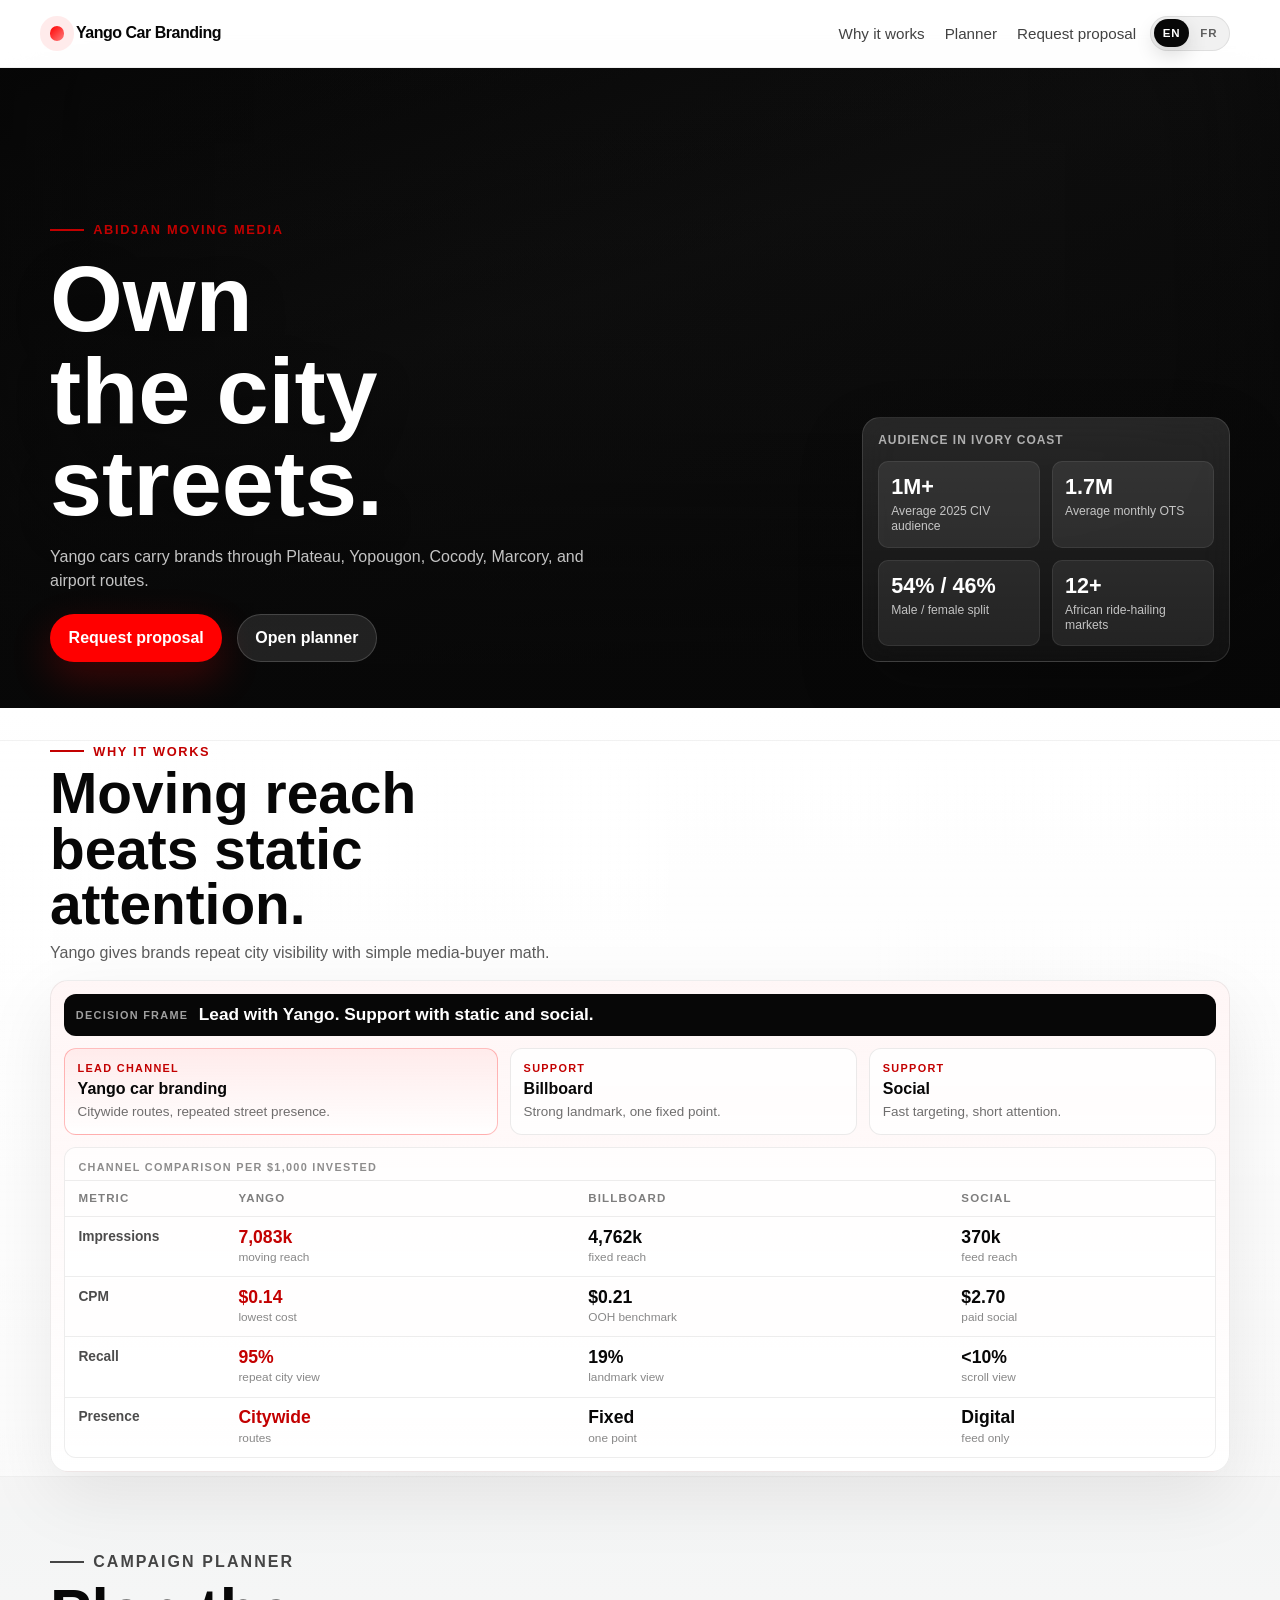
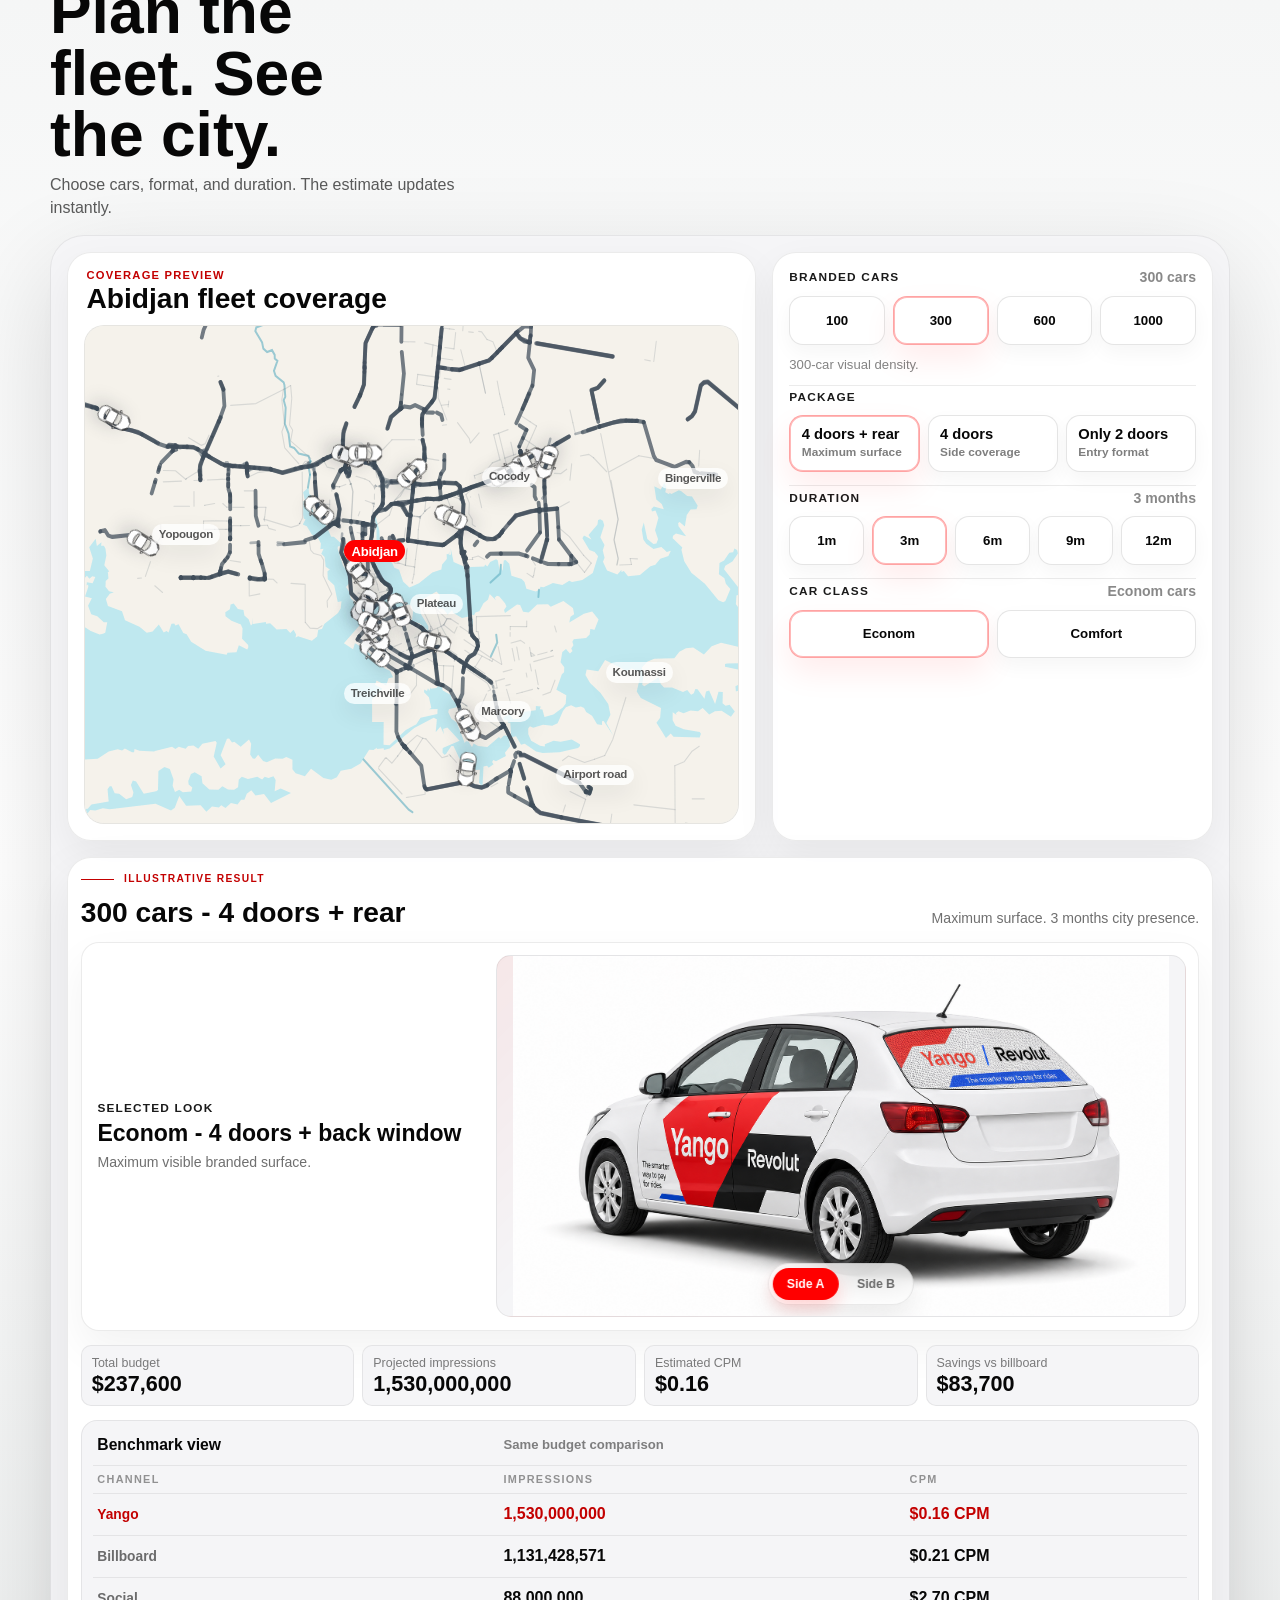
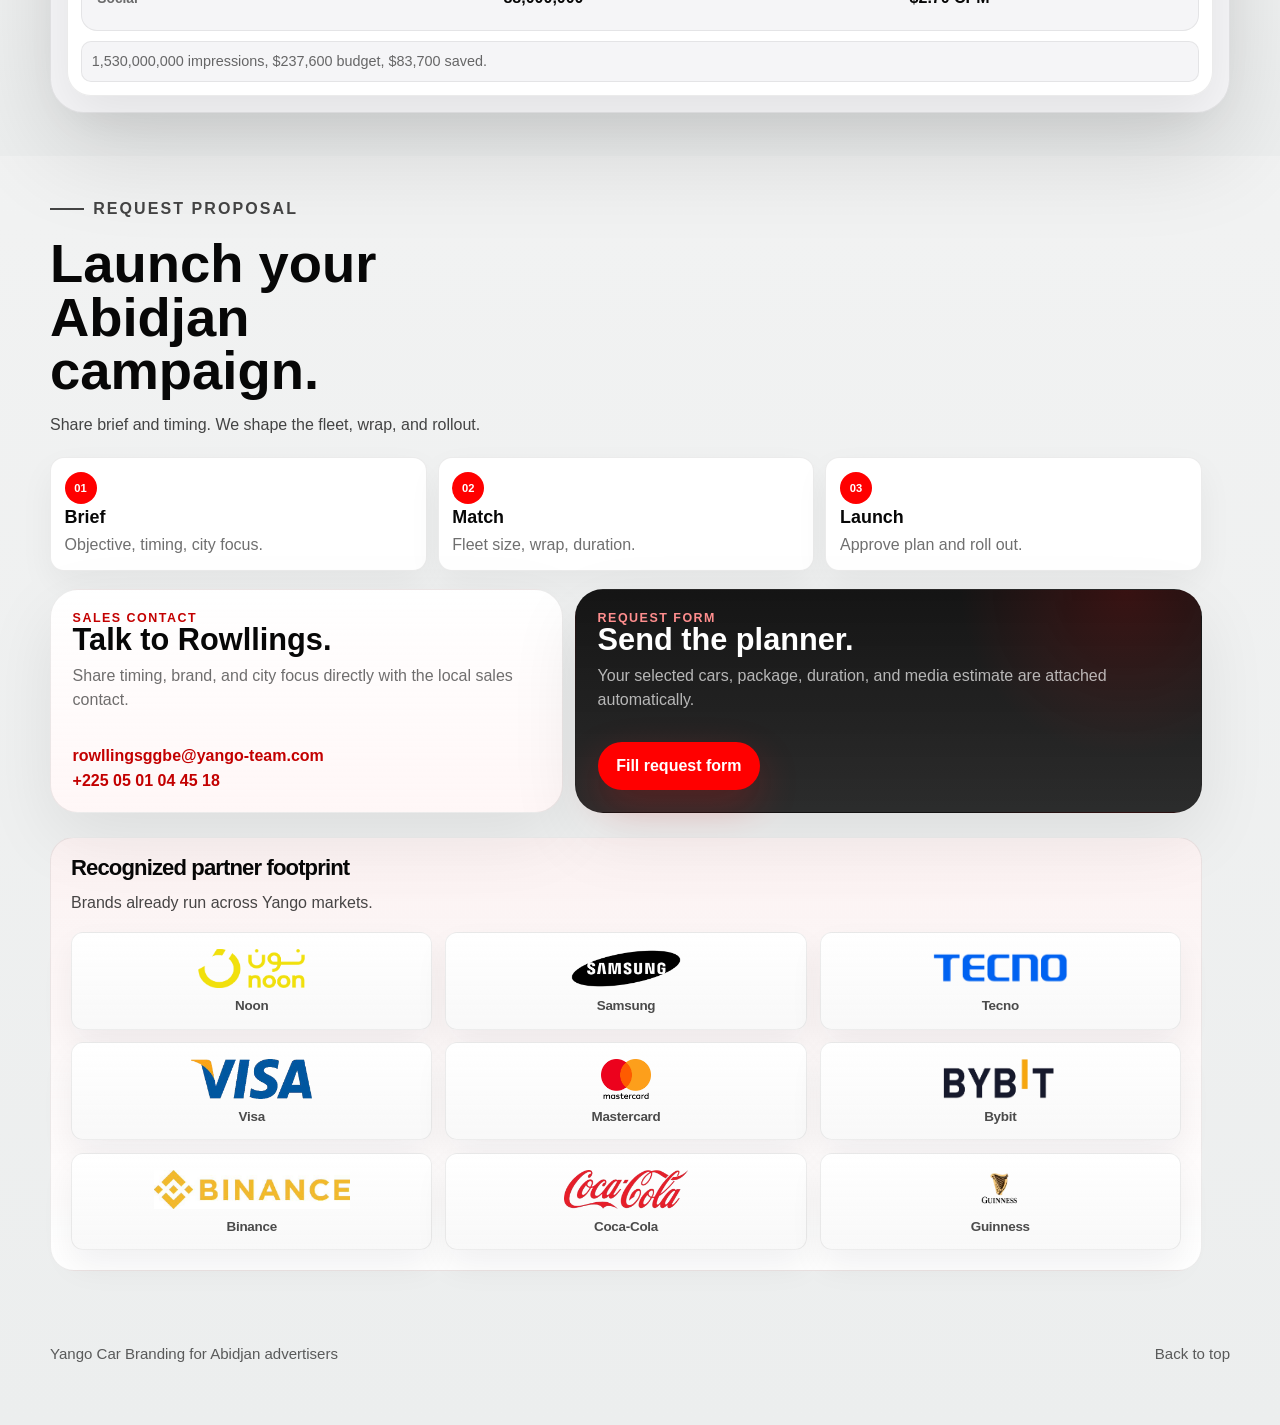
==== commit 71a60473: "Update calculator pricing logic" ====
--- a/index.html
+++ b/index.html
@@ -168,13 +168,13 @@
                 <tbody>
                   <tr>
                     <th scope="row">Impressions</th>
-                    <td><strong>14,280k</strong><span>moving reach</span></td>
-                    <td><strong>4,760k</strong><span>fixed reach</span></td>
+                    <td><strong>7,083k</strong><span>moving reach</span></td>
+                    <td><strong>4,762k</strong><span>fixed reach</span></td>
                     <td><strong>370k</strong><span>feed reach</span></td>
                   </tr>
                   <tr>
                     <th scope="row">CPM</th>
-                    <td><strong>$0.07</strong><span>lowest cost</span></td>
+                    <td><strong>$0.14</strong><span>lowest cost</span></td>
                     <td><strong>$0.21</strong><span>OOH benchmark</span></td>
                     <td><strong>$2.70</strong><span>paid social</span></td>
                   </tr>
@@ -220,7 +220,7 @@
               <div class="input-group planner-control-block planner-fleet-block">
                   <div class="label-row">
                     <p class="field-label">Branded cars</p>
-                    <output id="cars-value" for="cars-100 cars-300 cars-500 cars-1000">300 cars</output>
+                    <output id="cars-value" for="cars-100 cars-300 cars-600 cars-1000">300 cars</output>
                   </div>
                   <div class="segmented-grid fleet-segmented-grid">
                     <label class="segmented-option">
@@ -232,8 +232,8 @@
                       <span class="segmented-option-ui">300</span>
                     </label>
                     <label class="segmented-option">
-                      <input id="cars-500" type="radio" name="cars" value="500" />
-                      <span class="segmented-option-ui">500</span>
+                      <input id="cars-600" type="radio" name="cars" value="600" />
+                      <span class="segmented-option-ui">600</span>
                     </label>
                     <label class="segmented-option">
                       <input id="cars-1000" type="radio" name="cars" value="1000" />
@@ -276,9 +276,9 @@
                 <div class="input-group planner-control-block">
                 <div class="label-row">
                   <p class="field-label">Duration</p>
-                  <output id="months-value" for="months-1 months-3 months-6 months-12">3 months</output>
-                </div>
-                <div class="segmented-grid">
+                  <output id="months-value" for="months-1 months-3 months-6 months-9 months-12">3 months</output>
+                </div>
+                <div class="segmented-grid duration-segmented-grid">
                   <label class="segmented-option">
                     <input id="months-1" type="radio" name="months" value="1" />
                     <span class="segmented-option-ui">1m</span>
@@ -290,6 +290,10 @@
                   <label class="segmented-option">
                     <input id="months-6" type="radio" name="months" value="6" />
                     <span class="segmented-option-ui">6m</span>
+                  </label>
+                  <label class="segmented-option">
+                    <input id="months-9" type="radio" name="months" value="9" />
+                    <span class="segmented-option-ui">9m</span>
                   </label>
                   <label class="segmented-option">
                     <input id="months-12" type="radio" name="months" value="12" />
@@ -365,19 +369,19 @@
               <div class="results-grid">
                 <article class="result-card">
                   <span>Total budget</span>
-                  <strong id="budget-output">$118,800</strong>
+                  <strong id="budget-output">$237,600</strong>
                 </article>
                 <article class="result-card">
                   <span>Projected impressions</span>
-                  <strong id="impressions-output">1,530,000</strong>
+                  <strong id="impressions-output">1,530,000,000</strong>
                 </article>
                 <article class="result-card">
                   <span>Estimated CPM</span>
-                  <strong id="cpm-output">$0.08</strong>
+                  <strong id="cpm-output">$0.16</strong>
                 </article>
                 <article class="result-card">
                   <span>Savings vs billboard</span>
-                  <strong id="savings-output">$202,500</strong>
+                  <strong id="savings-output">$83,700</strong>
                 </article>
               </div>
 
@@ -395,25 +399,25 @@
 
                 <div class="benchmark-row benchmark-row-featured">
                   <span>Yango</span>
-                  <strong id="imp-yango-label">1,530,000</strong>
-                  <strong id="bar-yango-label">$0.08 CPM</strong>
+                  <strong id="imp-yango-label">1,530,000,000</strong>
+                  <strong id="bar-yango-label">$0.16 CPM</strong>
                 </div>
 
                 <div class="benchmark-row">
                   <span>Billboard</span>
-                  <strong id="imp-billboard-label">565,714</strong>
+                  <strong id="imp-billboard-label">1,131,428,571</strong>
                   <strong id="bar-billboard-label">$0.21 CPM</strong>
                 </div>
 
                 <div class="benchmark-row">
                   <span>Social</span>
-                  <strong id="imp-social-label">44,000</strong>
+                  <strong id="imp-social-label">88,000,000</strong>
                   <strong id="bar-social-label">$2.70 CPM</strong>
                 </div>
               </div>
 
               <article class="brief-card" id="brief-output">
-                1,530,000 impressions, $118,800 budget, $202,500 saved vs billboard CPM.
+                1,530,000,000 impressions, $237,600 budget, $83,700 saved vs billboard CPM.
               </article>
             </div>
           </div>
@@ -525,7 +529,7 @@
     </footer>
 
     <script src="./assets/map/abidjan-basemap-data.js?v=20260507-3"></script>
-    <script src="./planner-map.js?v=20260507-3"></script>
-    <script src="./script.js?v=20260507-3"></script>
+    <script src="./planner-map.js?v=20260726-1"></script>
+    <script src="./script.js?v=20260726-1"></script>
   </body>
 </html>
--- a/styles.css
+++ b/styles.css
@@ -1457,6 +1457,10 @@
   grid-template-columns: repeat(4, minmax(0, 1fr));
 }
 
+.duration-segmented-grid {
+  grid-template-columns: repeat(5, minmax(0, 1fr));
+}
+
 .segmented-grid-two {
   grid-template-columns: repeat(2, minmax(0, 1fr));
 }
@@ -2450,6 +2454,10 @@
     grid-template-columns: repeat(2, minmax(0, 1fr));
   }
 
+  .duration-segmented-grid {
+    grid-template-columns: repeat(3, minmax(0, 1fr));
+  }
+
   .results-grid {
     grid-template-columns: repeat(2, minmax(0, 1fr));
   }
@@ -3270,6 +3278,10 @@
   gap: 0.42rem;
 }
 
+.planner-console .duration-segmented-grid {
+  grid-template-columns: repeat(5, minmax(0, 1fr));
+}
+
 .planner-console .choice-grid-packages {
   grid-template-columns: repeat(3, minmax(0, 1fr));
 }
@@ -3622,6 +3634,10 @@
     grid-template-columns: repeat(4, minmax(0, 1fr));
   }
 
+  .planner-console .duration-segmented-grid {
+    grid-template-columns: repeat(3, minmax(0, 1fr));
+  }
+
   .planner-console .segmented-grid-two {
     grid-template-columns: repeat(2, minmax(0, 1fr));
   }
@@ -3652,6 +3668,10 @@
 
   .planner-console .choice-grid-packages {
     grid-template-columns: minmax(0, 1fr);
+  }
+
+  .planner-console .duration-segmented-grid {
+    grid-template-columns: repeat(2, minmax(0, 1fr));
   }
 
   .planner-console-results .results-grid,
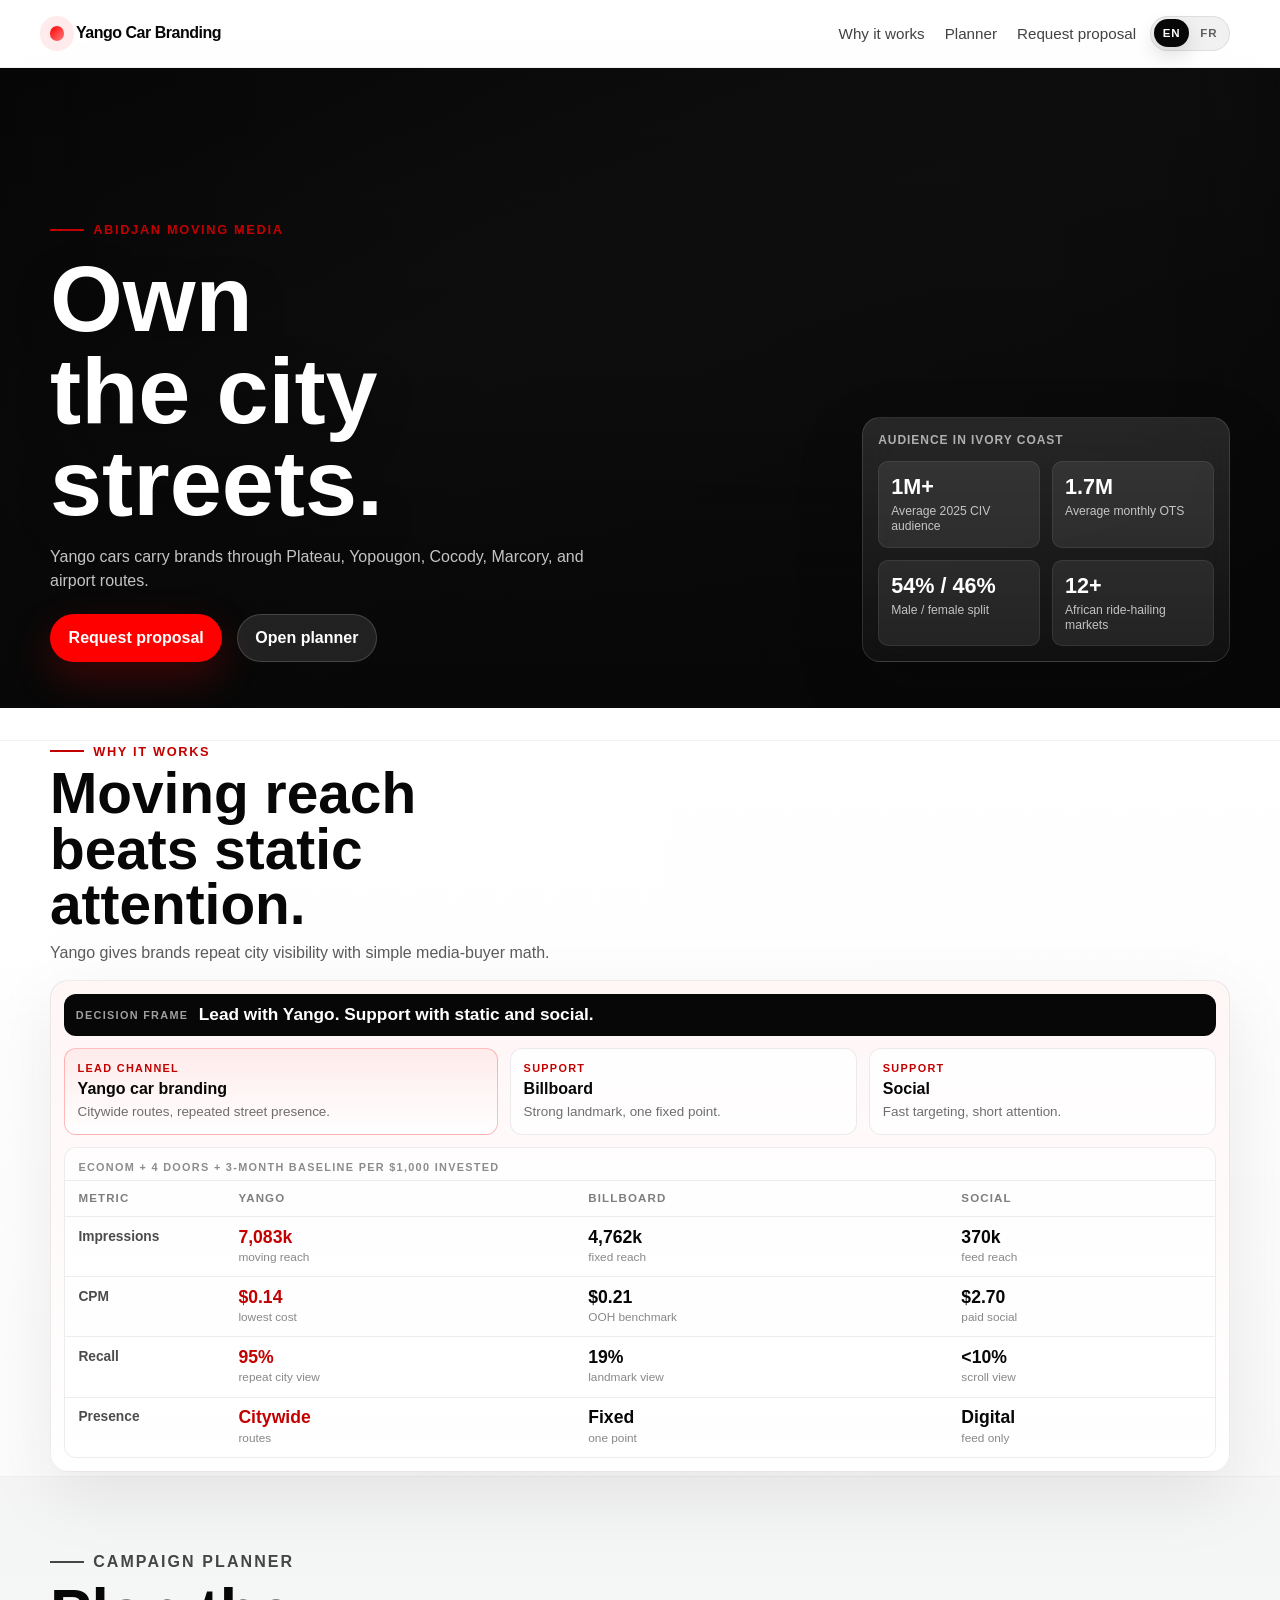
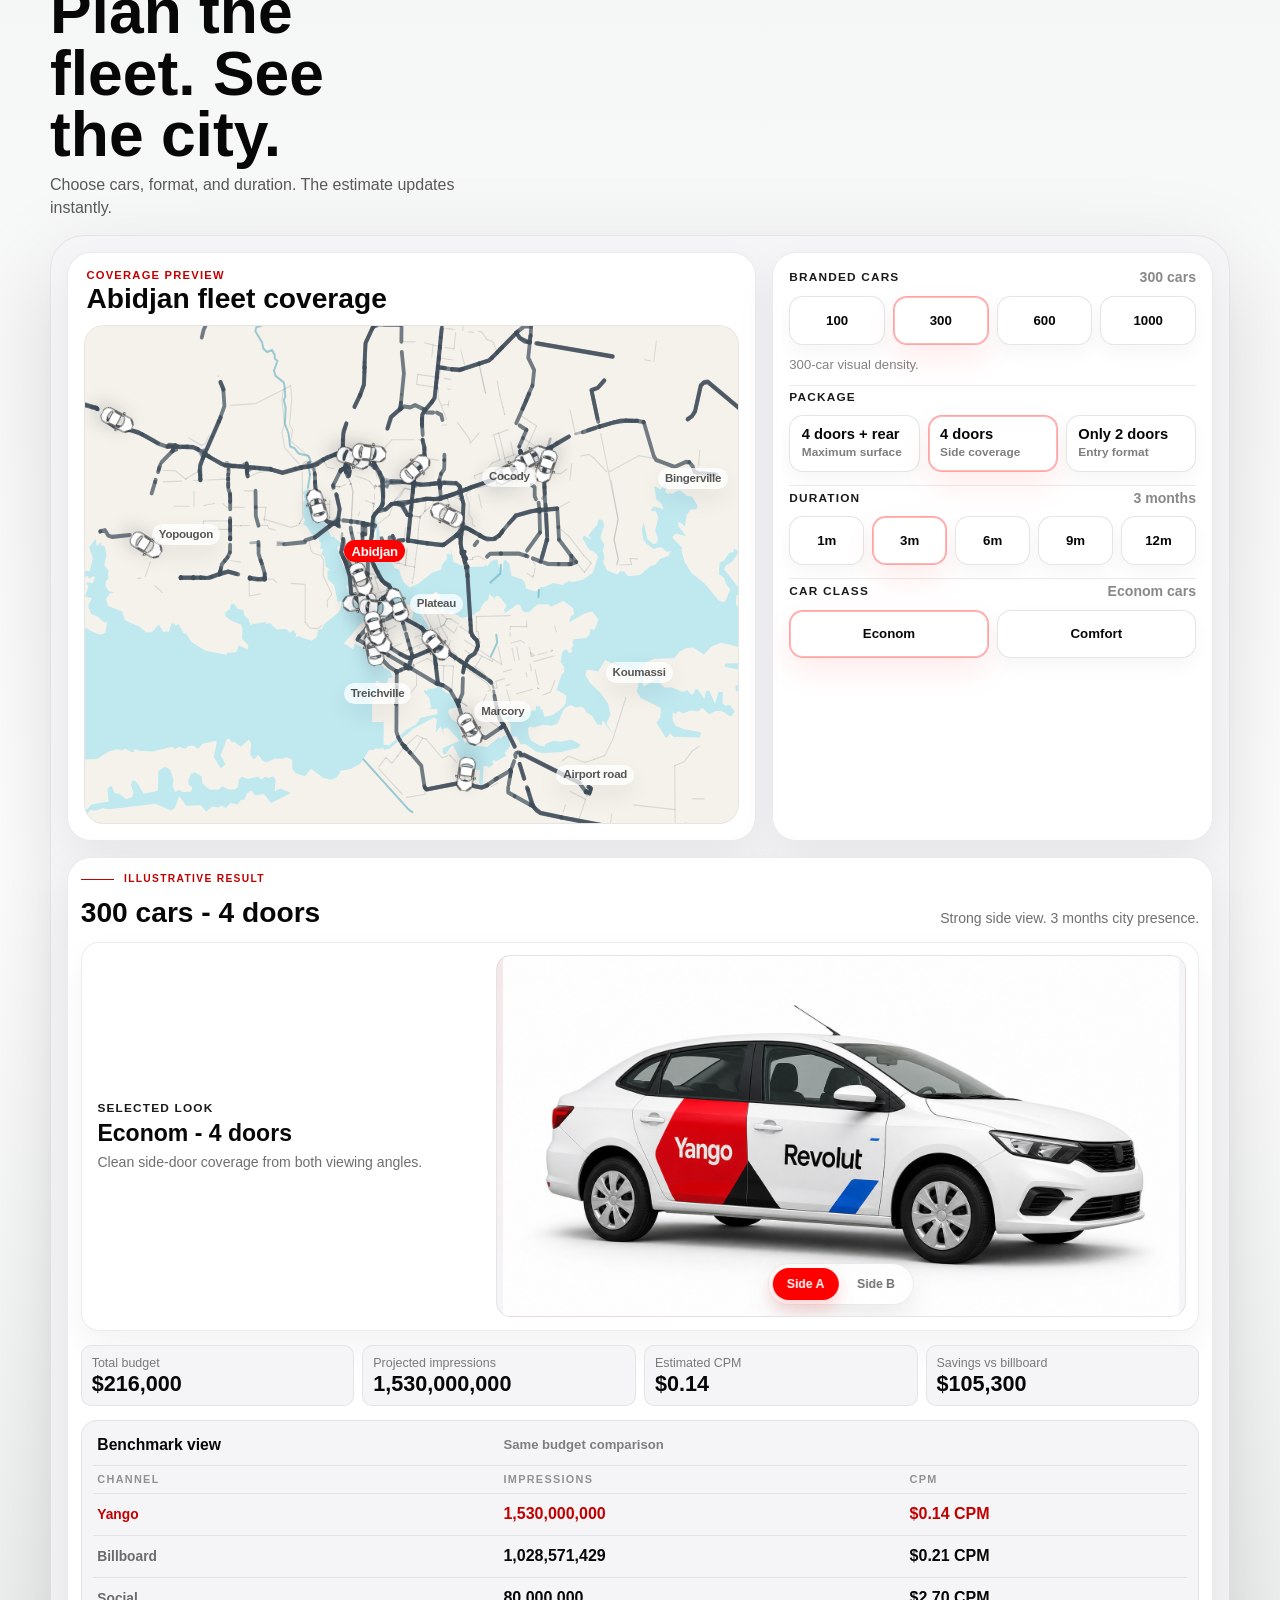
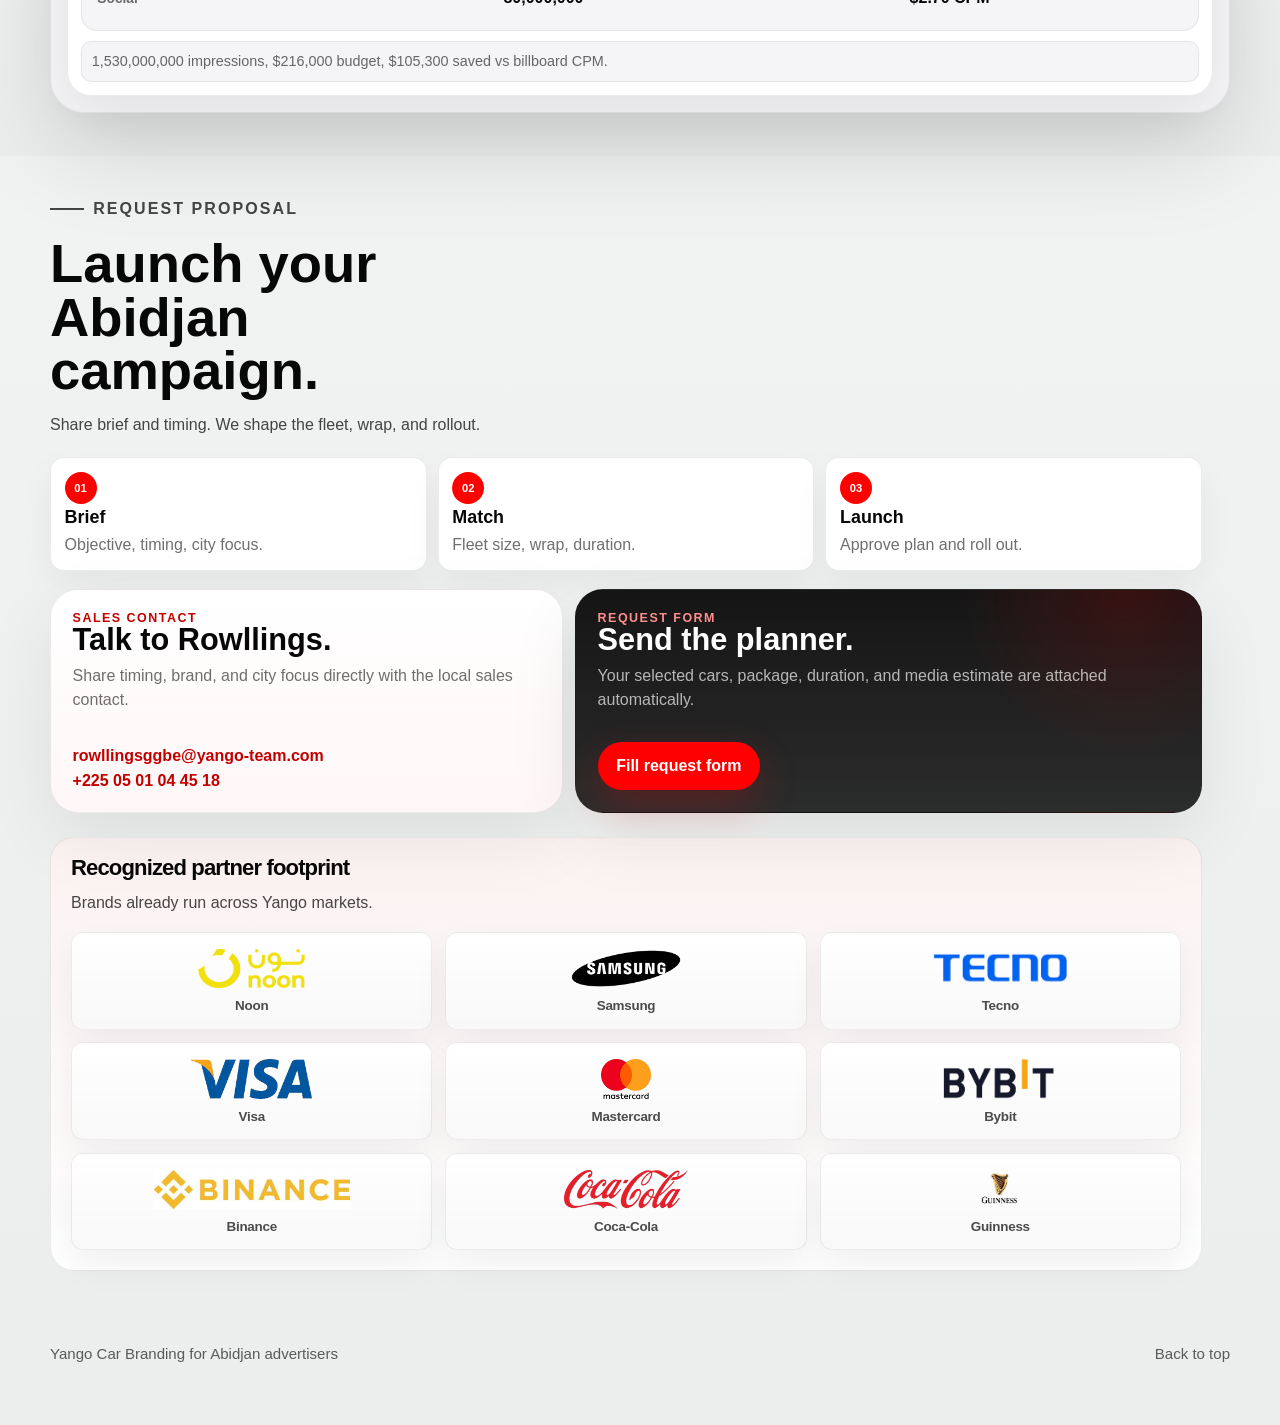
==== commit 27c74075: "Fix planner QA findings" ====
--- a/index.html
+++ b/index.html
@@ -38,7 +38,7 @@
     <link rel="icon" href="./assets/brand/favicon.svg" type="image/svg+xml" />
     <link rel="icon" href="./assets/brand/favicon-32.png" sizes="32x32" type="image/png" />
     <link rel="apple-touch-icon" href="./assets/brand/apple-touch-icon.png" />
-    <link rel="stylesheet" href="./styles.css?v=20260507-3" />
+    <link rel="stylesheet" href="./styles.css?v=20260726-2" />
   </head>
   <body class="compact-page">
     <header class="site-header">
@@ -156,7 +156,7 @@
 
             <div class="compact-media-table-wrap">
               <table class="compact-media-table">
-                <caption>Channel comparison per $1,000 invested</caption>
+                <caption>Econom + 4 doors + 3-month baseline per $1,000 invested</caption>
                 <thead>
                   <tr>
                     <th scope="col">Metric</th>
@@ -247,7 +247,7 @@
                 <p class="field-label">Package</p>
                 <div class="choice-grid choice-grid-packages">
                   <label class="choice-card">
-                    <input id="package-full" type="radio" name="package" value="full" checked />
+                    <input id="package-full" type="radio" name="package" value="full" />
                     <span class="choice-card-ui">
                       <span class="choice-title">4 doors + rear</span>
                       <span class="choice-copy">Maximum surface</span>
@@ -255,7 +255,7 @@
                   </label>
 
                   <label class="choice-card">
-                    <input id="package-double" type="radio" name="package" value="double" />
+                    <input id="package-double" type="radio" name="package" value="double" checked />
                     <span class="choice-card-ui">
                       <span class="choice-title">4 doors</span>
                       <span class="choice-copy">Side coverage</span>
@@ -324,23 +324,23 @@
             <div class="results-panel results-panel-compact planner-console-results" aria-live="polite">
               <div class="results-hero">
                 <p class="eyebrow eyebrow-dark">Illustrative result</p>
-                <h3 id="summary-title">300 cars - Full wrap</h3>
-                <p id="summary-copy">Maximum surface. 3 months city presence.</p>
+                <h3 id="summary-title">300 cars - 4 doors</h3>
+                <p id="summary-copy">Strong side view. 3 months city presence.</p>
               </div>
 
               <div class="wrap-preview-panel" aria-live="polite">
                 <div class="wrap-preview-copy">
                   <p class="field-label">Selected look</p>
-                  <h4 id="wrap-preview-title">Econom - 4 doors + back window</h4>
-                  <p id="wrap-preview-note">Maximum visible branded surface.</p>
+                  <h4 id="wrap-preview-title">Econom - 4 doors</h4>
+                  <p id="wrap-preview-note">Clean side-door coverage from both viewing angles.</p>
                 </div>
                 <figure class="wrap-preview-media" data-wrap-preview-slider>
                   <div class="wrap-preview-track">
                     <img
                       class="wrap-preview-frame is-active"
                       id="wrap-preview-image"
-                      src="./assets/branding-options/econom-4-doors-back-window.png?v=20260507-3"
-                      alt="Econom car branding preview with four doors and back window"
+                      src="./assets/branding-options/econom-2-doors-one-side.png?v=20260507-3"
+                      alt="Econom car branding preview with four branded doors, first side view"
                       loading="eager"
                       decoding="async"
                       fetchpriority="high"
@@ -348,8 +348,8 @@
                     <img
                       class="wrap-preview-frame wrap-preview-frame-secondary"
                       id="wrap-preview-image-alt"
-                      src="./assets/branding-options/econom-4-doors-back-window.png?v=20260507-3"
-                      alt="Econom car branding preview opposite side"
+                      src="./assets/branding-options/econom-4-doors.png?v=20260507-3"
+                      alt="Econom car branding preview with four branded doors, opposite side view"
                       loading="eager"
                       decoding="async"
                       aria-hidden="true"
@@ -369,7 +369,7 @@
               <div class="results-grid">
                 <article class="result-card">
                   <span>Total budget</span>
-                  <strong id="budget-output">$237,600</strong>
+                  <strong id="budget-output">$216,000</strong>
                 </article>
                 <article class="result-card">
                   <span>Projected impressions</span>
@@ -377,11 +377,11 @@
                 </article>
                 <article class="result-card">
                   <span>Estimated CPM</span>
-                  <strong id="cpm-output">$0.16</strong>
+                  <strong id="cpm-output">$0.14</strong>
                 </article>
                 <article class="result-card">
-                  <span>Savings vs billboard</span>
-                  <strong id="savings-output">$83,700</strong>
+                  <span id="savings-label">Savings vs billboard</span>
+                  <strong id="savings-output">$105,300</strong>
                 </article>
               </div>
 
@@ -400,24 +400,24 @@
                 <div class="benchmark-row benchmark-row-featured">
                   <span>Yango</span>
                   <strong id="imp-yango-label">1,530,000,000</strong>
-                  <strong id="bar-yango-label">$0.16 CPM</strong>
+                  <strong id="bar-yango-label">$0.14 CPM</strong>
                 </div>
 
                 <div class="benchmark-row">
                   <span>Billboard</span>
-                  <strong id="imp-billboard-label">1,131,428,571</strong>
+                  <strong id="imp-billboard-label">1,028,571,429</strong>
                   <strong id="bar-billboard-label">$0.21 CPM</strong>
                 </div>
 
                 <div class="benchmark-row">
                   <span>Social</span>
-                  <strong id="imp-social-label">88,000,000</strong>
+                  <strong id="imp-social-label">80,000,000</strong>
                   <strong id="bar-social-label">$2.70 CPM</strong>
                 </div>
               </div>
 
               <article class="brief-card" id="brief-output">
-                1,530,000,000 impressions, $237,600 budget, $83,700 saved vs billboard CPM.
+                1,530,000,000 impressions, $216,000 budget, $105,300 saved vs billboard CPM.
               </article>
             </div>
           </div>
@@ -529,7 +529,7 @@
     </footer>
 
     <script src="./assets/map/abidjan-basemap-data.js?v=20260507-3"></script>
-    <script src="./planner-map.js?v=20260726-1"></script>
-    <script src="./script.js?v=20260726-1"></script>
+    <script src="./planner-map.js?v=20260726-2"></script>
+    <script src="./script.js?v=20260726-2"></script>
   </body>
 </html>
--- a/styles.css
+++ b/styles.css
@@ -1491,6 +1491,12 @@
     color 220ms ease;
 }
 
+.choice-card input:focus-visible + .choice-card-ui,
+.segmented-option input:focus-visible + .segmented-option-ui {
+  outline: 3px solid rgba(255, 0, 0, 0.48);
+  outline-offset: 3px;
+}
+
 .choice-card-ui {
   min-height: 100%;
   padding: 0.95rem;
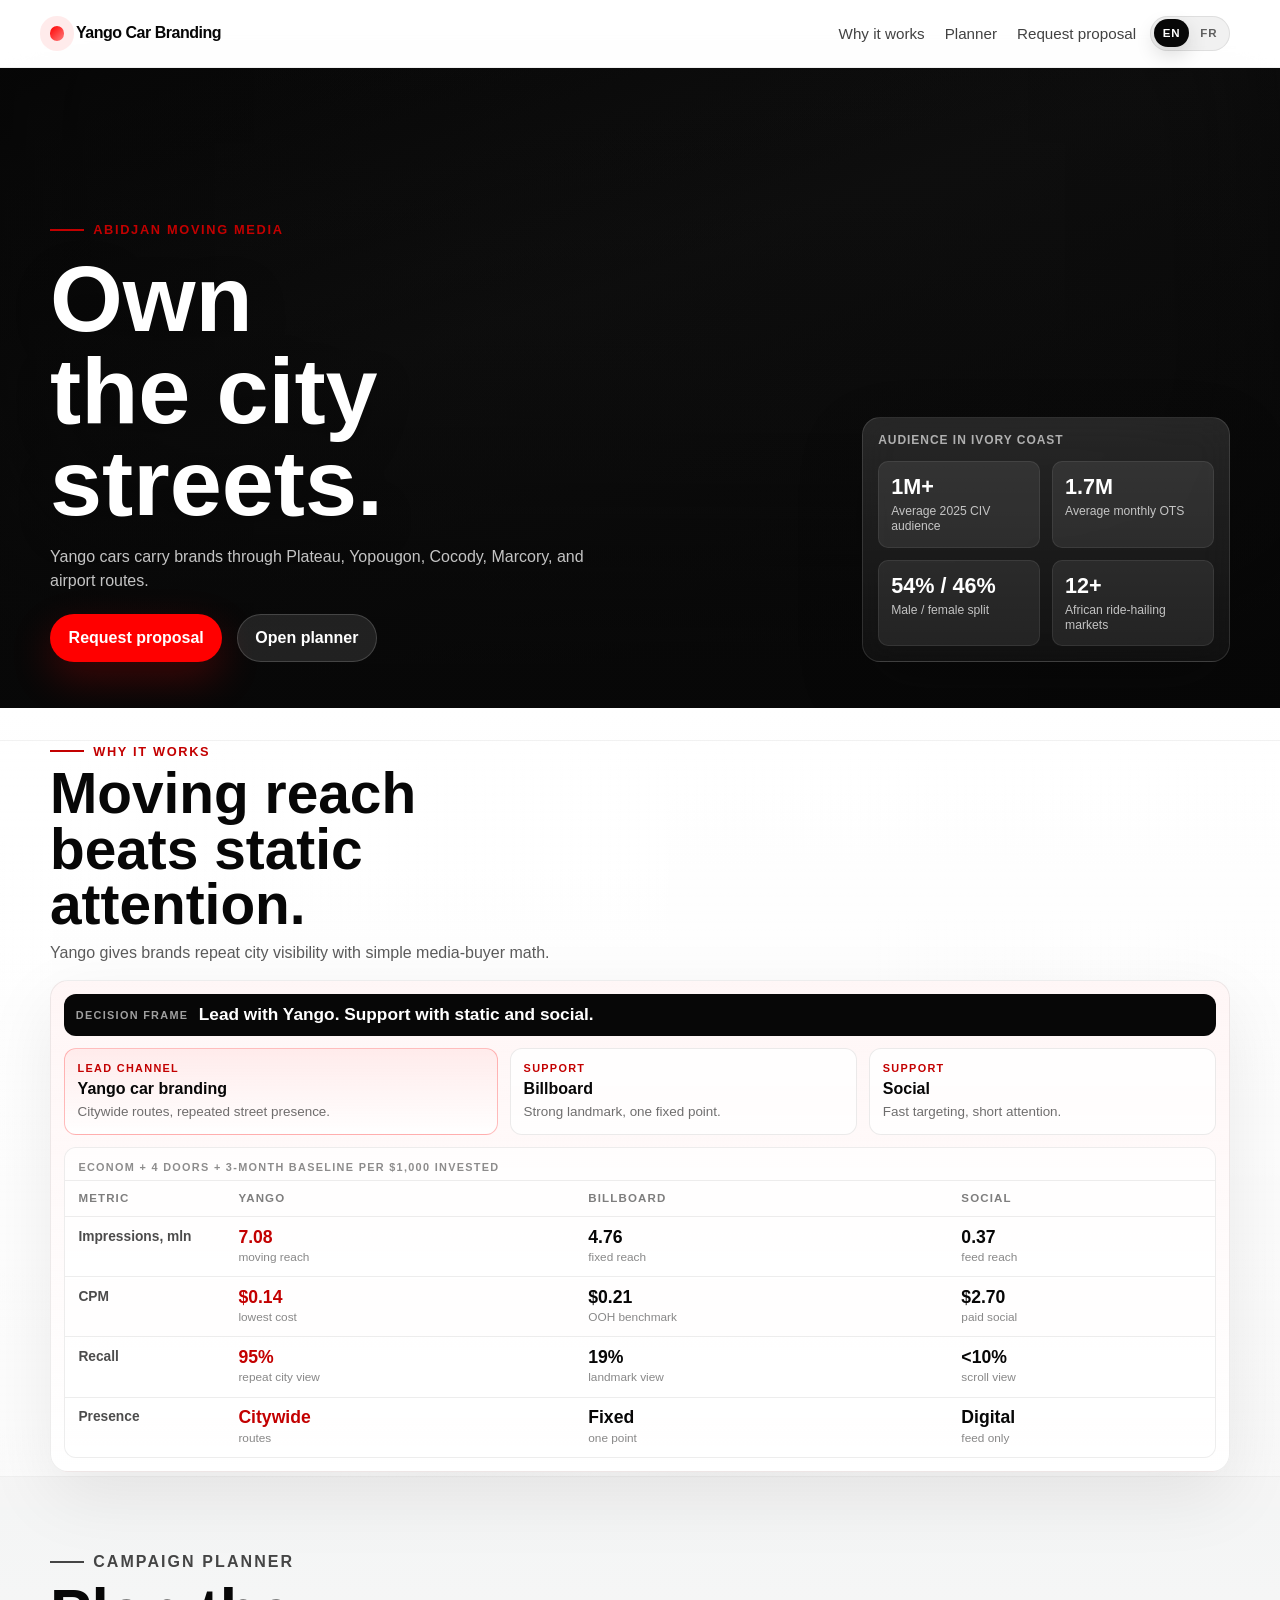
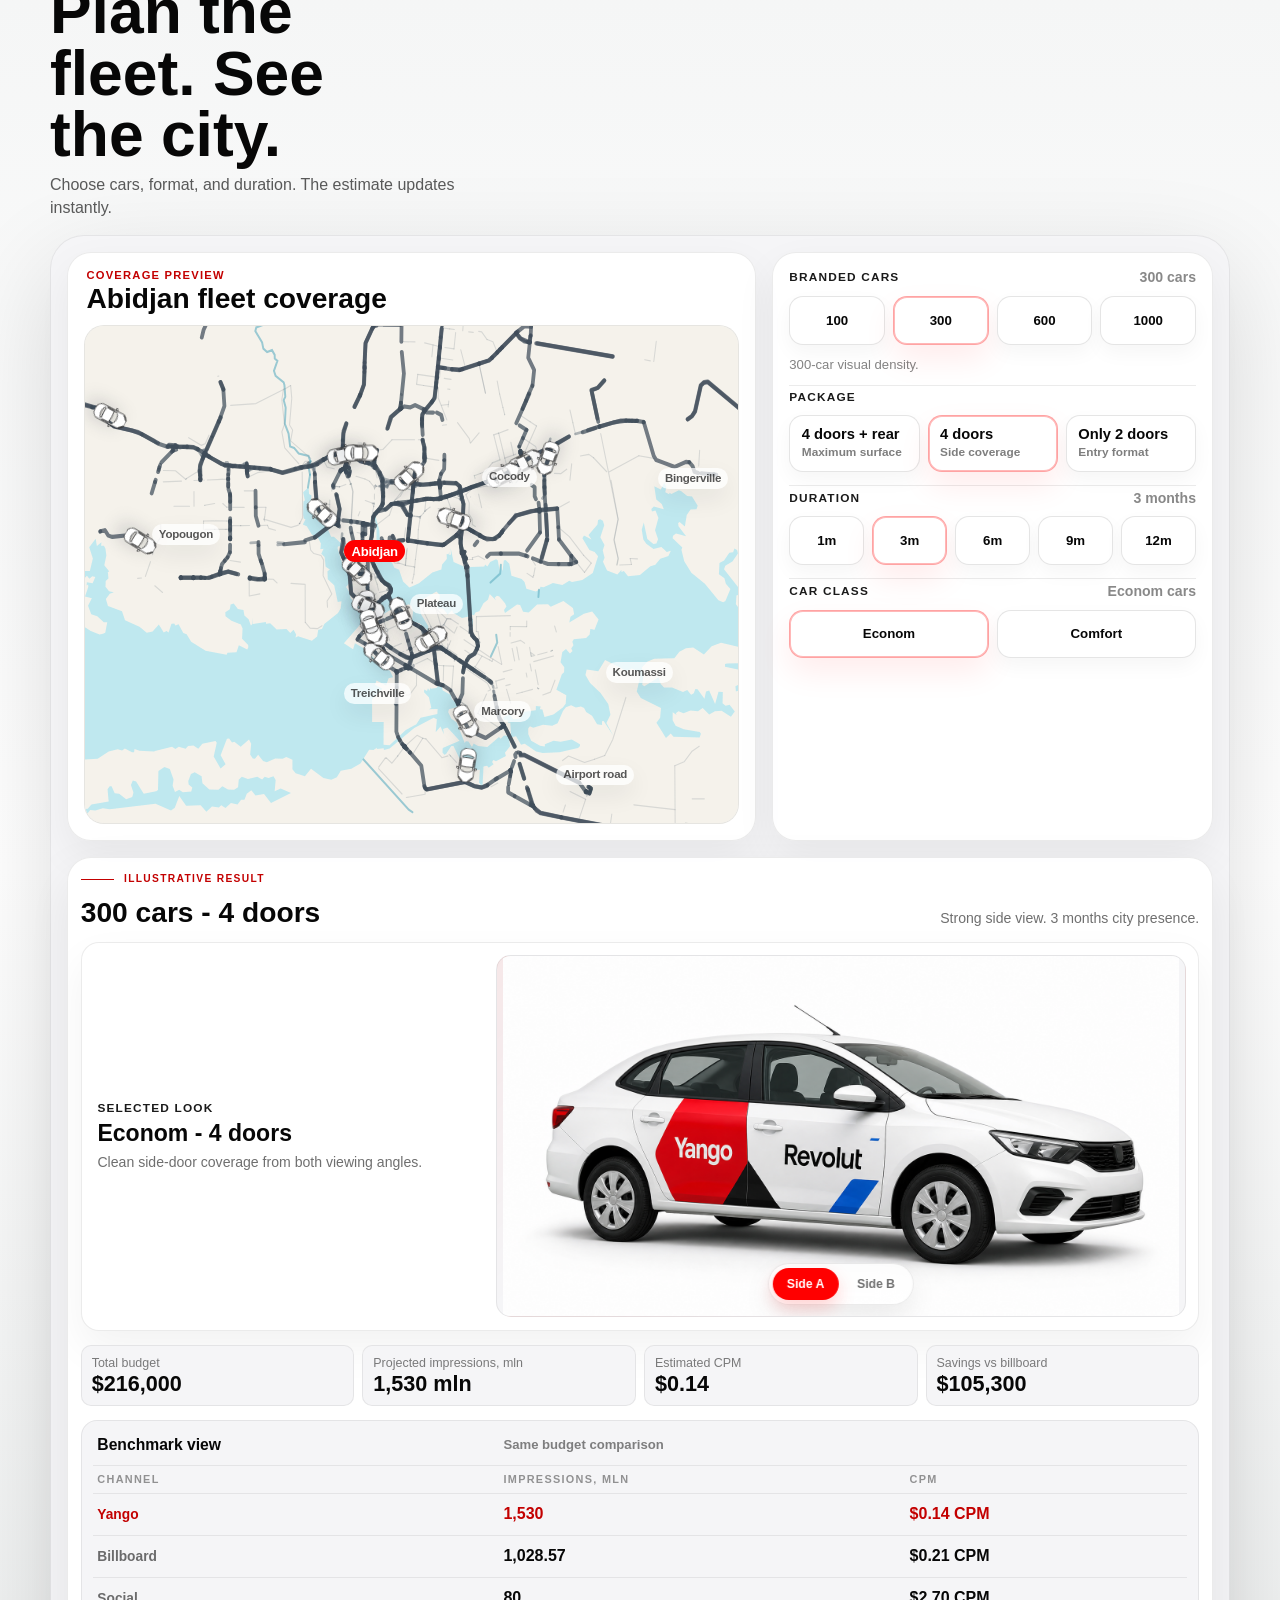
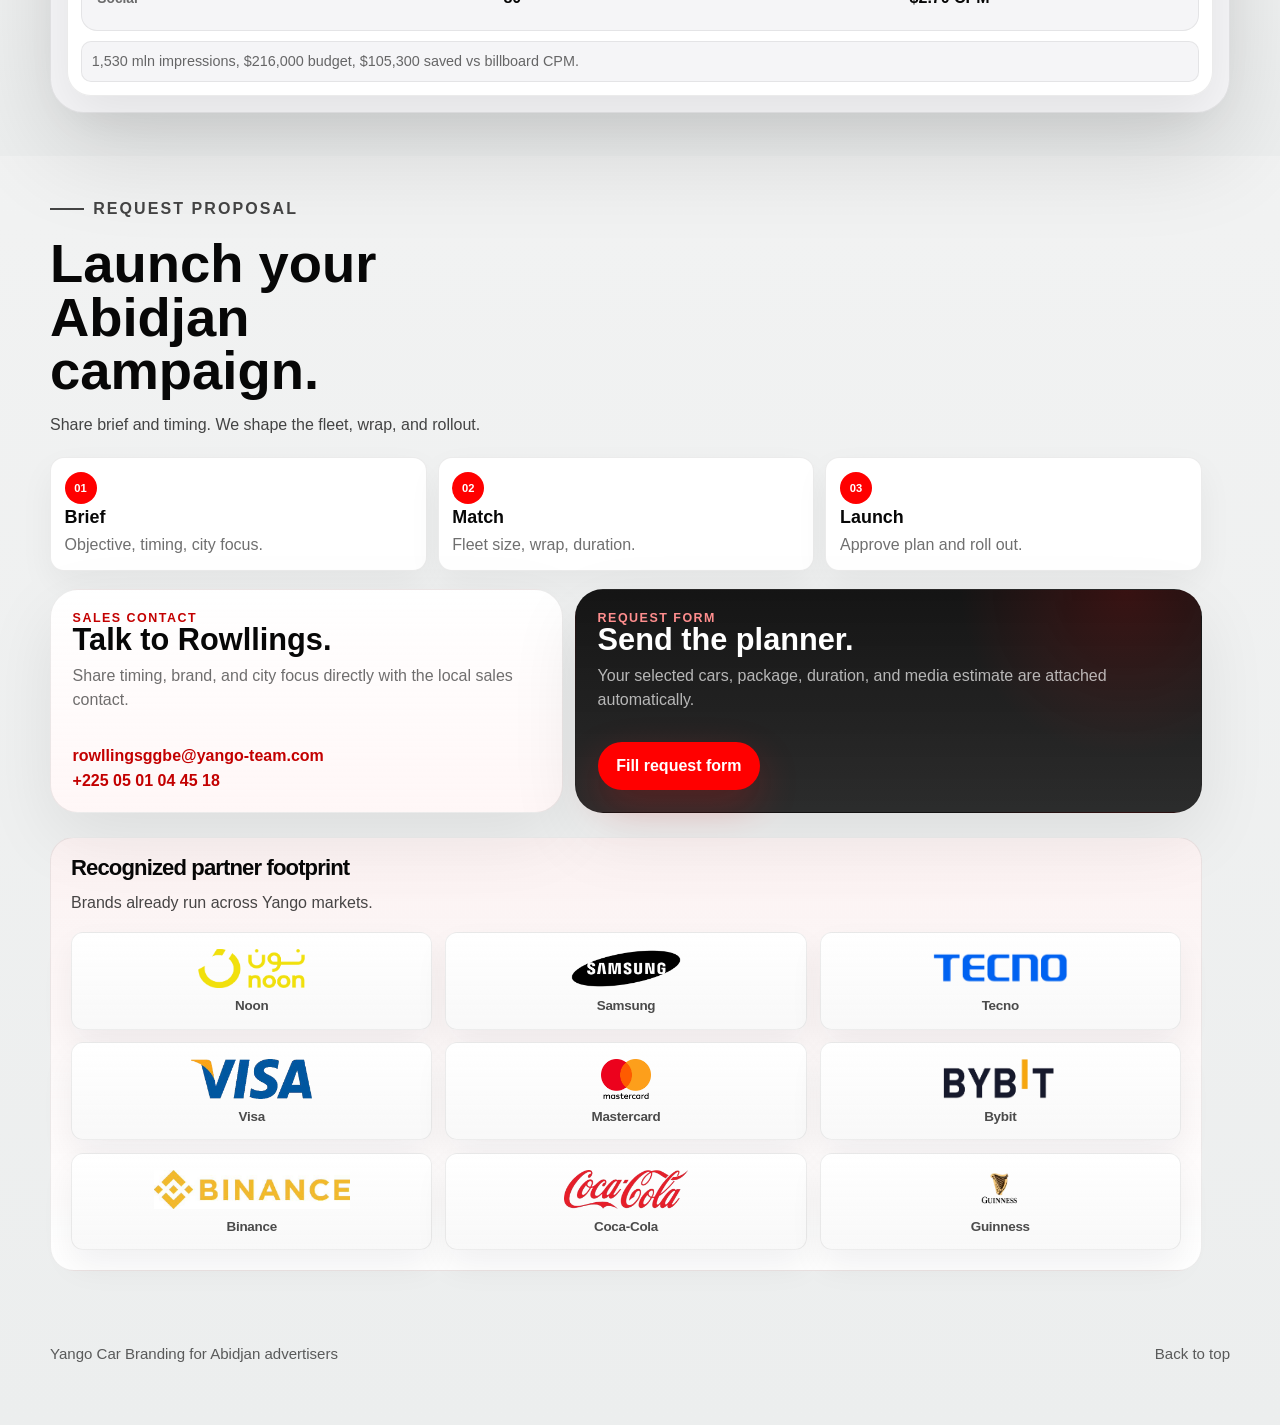
==== commit 25af8170: "Show impressions in millions" ====
--- a/index.html
+++ b/index.html
@@ -167,10 +167,10 @@
                 </thead>
                 <tbody>
                   <tr>
-                    <th scope="row">Impressions</th>
-                    <td><strong>7,083k</strong><span>moving reach</span></td>
-                    <td><strong>4,762k</strong><span>fixed reach</span></td>
-                    <td><strong>370k</strong><span>feed reach</span></td>
+                    <th scope="row">Impressions, mln</th>
+                    <td><strong>7.08</strong><span>moving reach</span></td>
+                    <td><strong>4.76</strong><span>fixed reach</span></td>
+                    <td><strong>0.37</strong><span>feed reach</span></td>
                   </tr>
                   <tr>
                     <th scope="row">CPM</th>
@@ -372,8 +372,8 @@
                   <strong id="budget-output">$216,000</strong>
                 </article>
                 <article class="result-card">
-                  <span>Projected impressions</span>
-                  <strong id="impressions-output">1,530,000,000</strong>
+                  <span>Projected impressions, mln</span>
+                  <strong id="impressions-output">1,530 mln</strong>
                 </article>
                 <article class="result-card">
                   <span>Estimated CPM</span>
@@ -393,31 +393,31 @@
 
                 <div class="benchmark-row benchmark-row-head" aria-hidden="true">
                   <span>Channel</span>
-                  <span>Impressions</span>
+                  <span>Impressions, mln</span>
                   <span>CPM</span>
                 </div>
 
                 <div class="benchmark-row benchmark-row-featured">
                   <span>Yango</span>
-                  <strong id="imp-yango-label">1,530,000,000</strong>
+                  <strong id="imp-yango-label">1,530</strong>
                   <strong id="bar-yango-label">$0.14 CPM</strong>
                 </div>
 
                 <div class="benchmark-row">
                   <span>Billboard</span>
-                  <strong id="imp-billboard-label">1,028,571,429</strong>
+                  <strong id="imp-billboard-label">1,028.57</strong>
                   <strong id="bar-billboard-label">$0.21 CPM</strong>
                 </div>
 
                 <div class="benchmark-row">
                   <span>Social</span>
-                  <strong id="imp-social-label">80,000,000</strong>
+                  <strong id="imp-social-label">80</strong>
                   <strong id="bar-social-label">$2.70 CPM</strong>
                 </div>
               </div>
 
               <article class="brief-card" id="brief-output">
-                1,530,000,000 impressions, $216,000 budget, $105,300 saved vs billboard CPM.
+                1,530 mln impressions, $216,000 budget, $105,300 saved vs billboard CPM.
               </article>
             </div>
           </div>
@@ -530,6 +530,6 @@
 
     <script src="./assets/map/abidjan-basemap-data.js?v=20260507-3"></script>
     <script src="./planner-map.js?v=20260726-2"></script>
-    <script src="./script.js?v=20260726-2"></script>
+    <script src="./script.js?v=20260726-3"></script>
   </body>
 </html>
